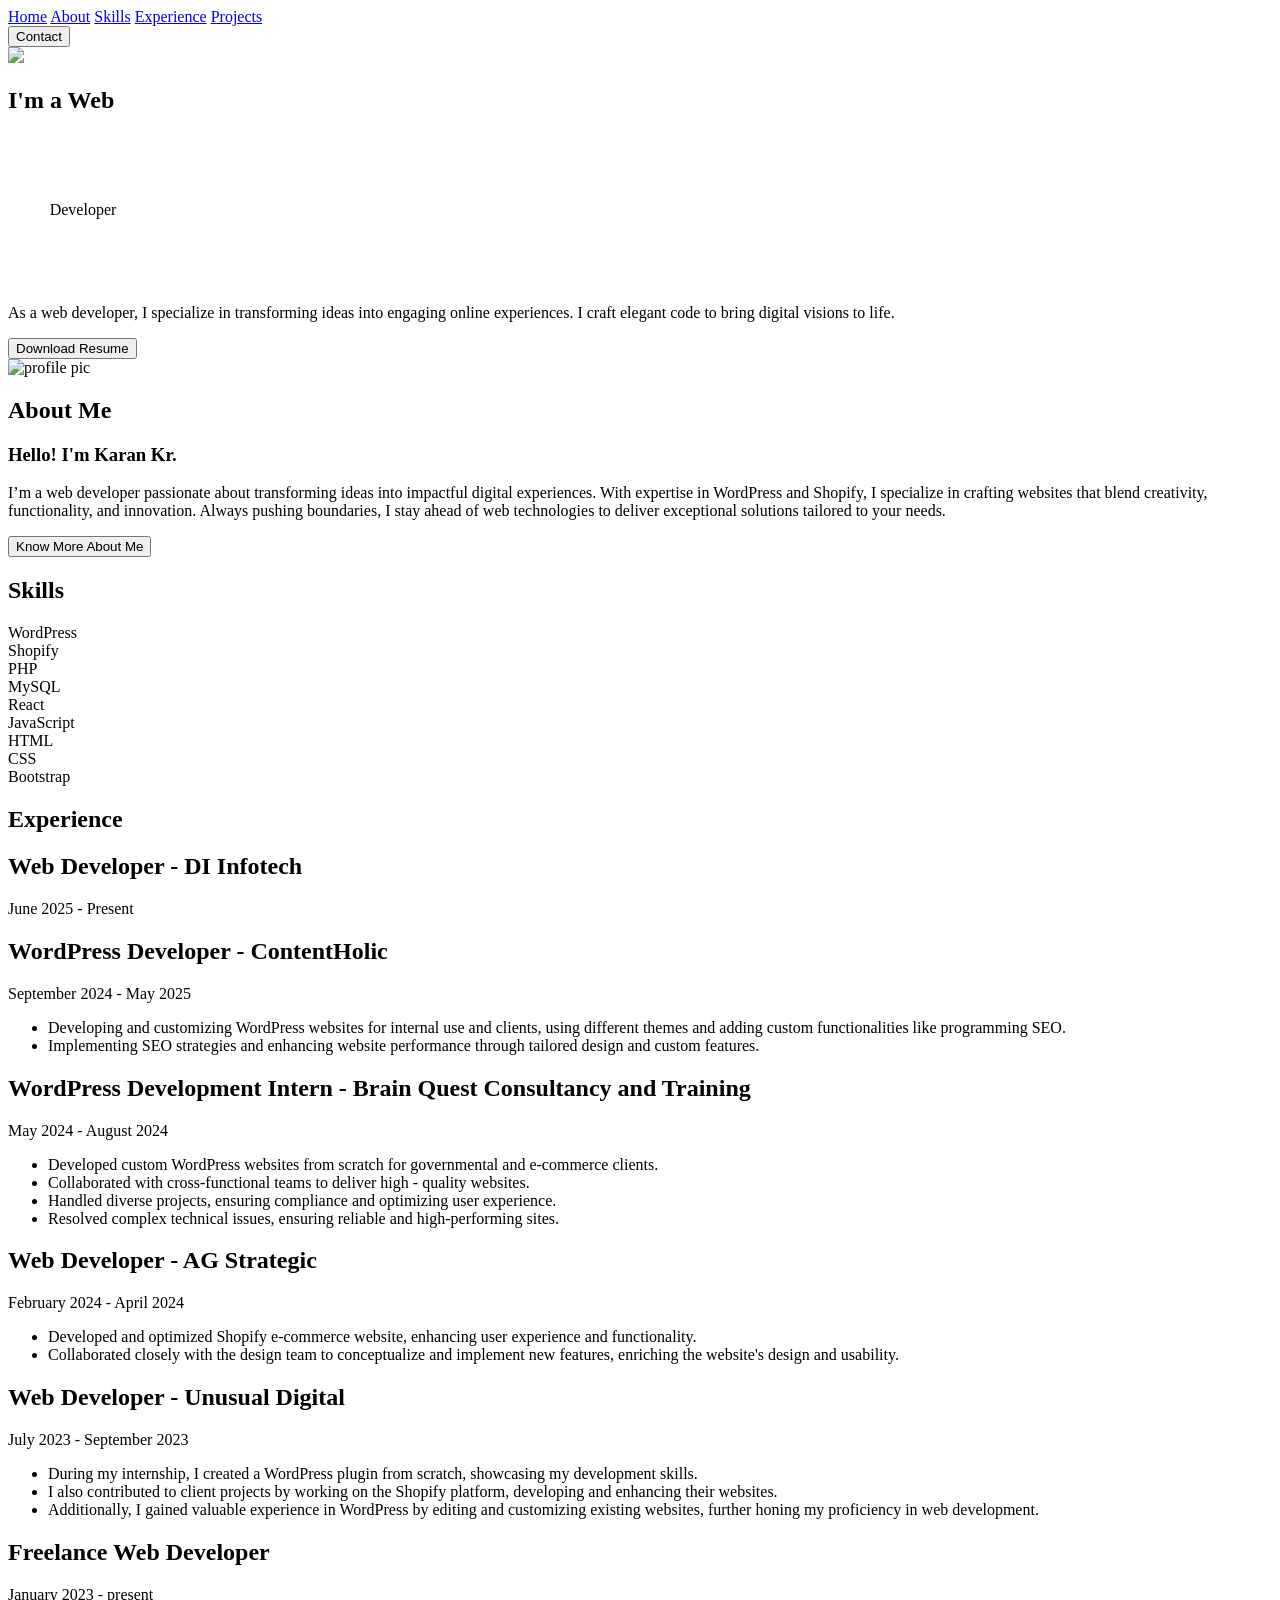
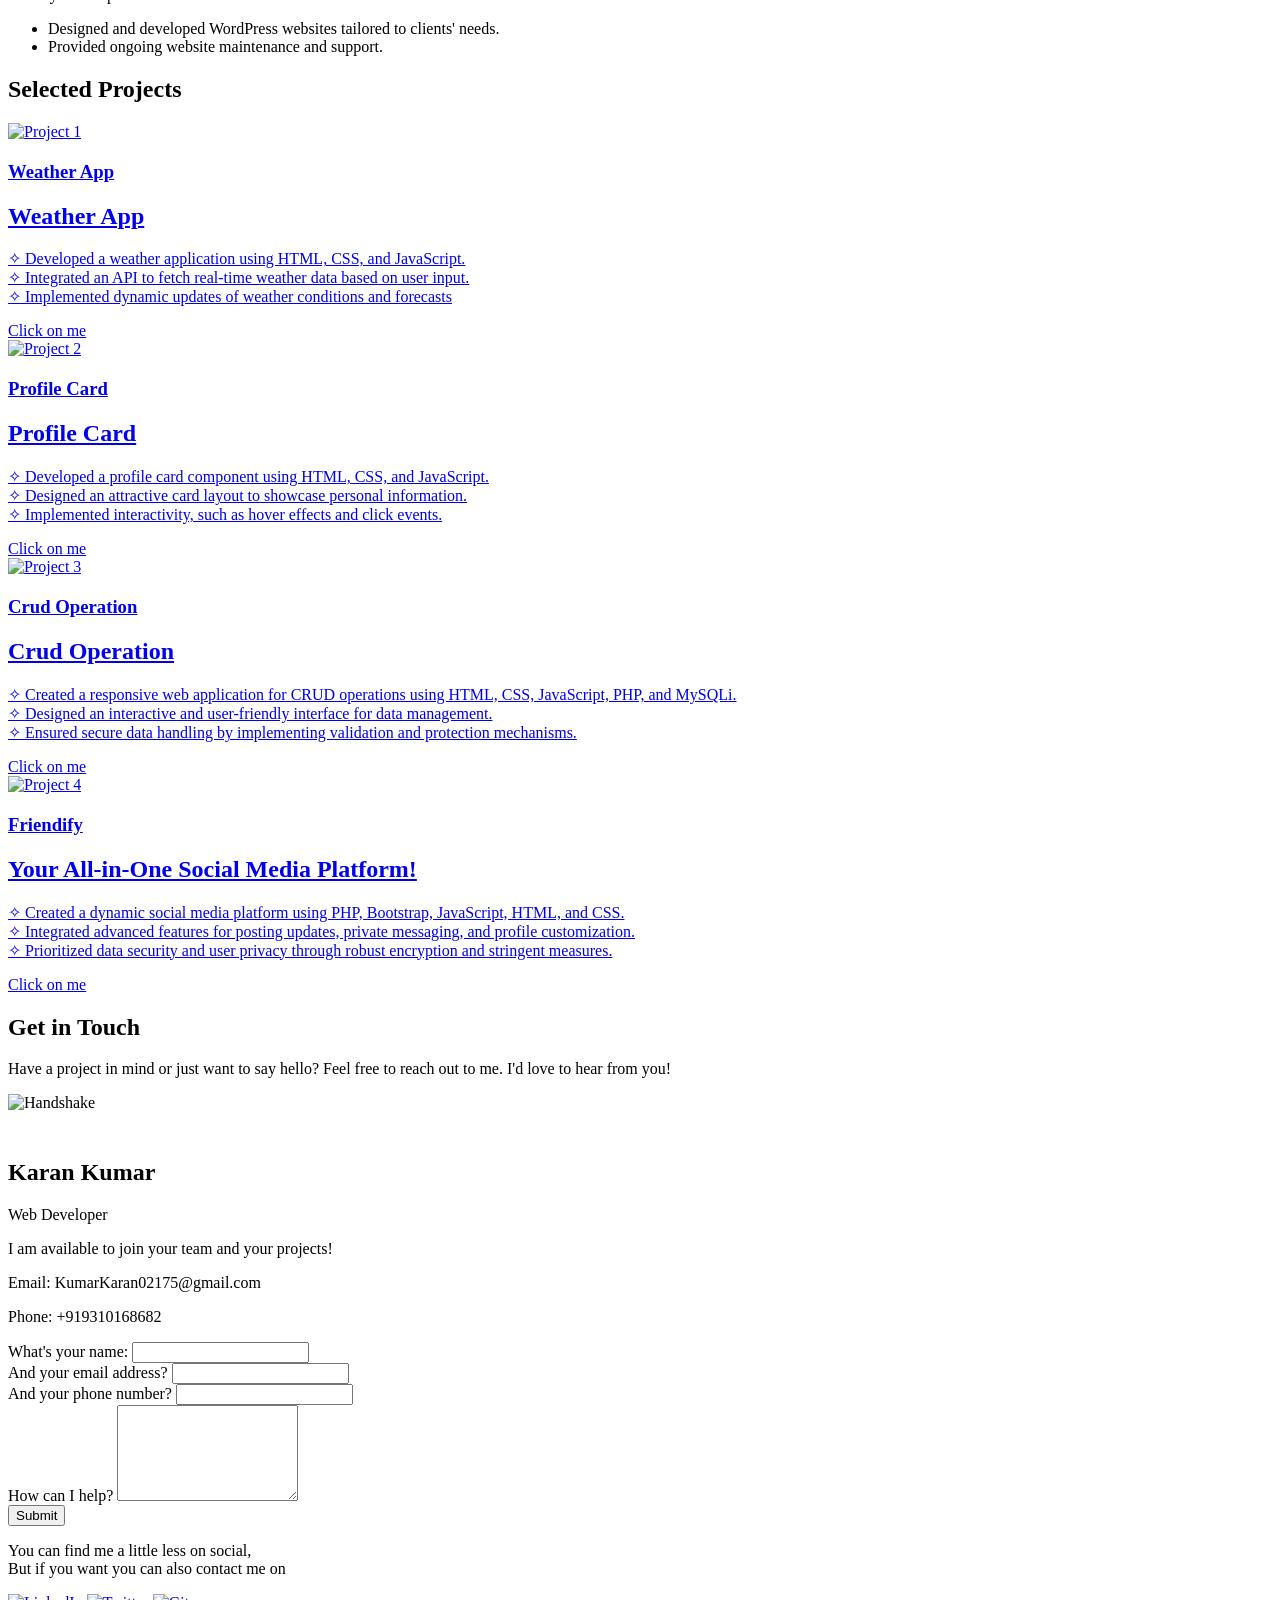
==== index.html @ dad1d4ef "experience section updated" ====
<!DOCTYPE html>
<html lang="en">

<head>
    <meta http-equiv="X-UA-Compatible" content="IE=edge" />
    <meta name="viewport" content="width=device-width, initial-scale=1.0" />
    <link rel="stylesheet" href="style.css">
    <link rel="preconnect" href="https://fonts.googleapis.com" />
    <link rel="preconnect" href="https://fonts.gstatic.com" crossorigin />
    <link rel="preconnect" href="https://fonts.googleapis.com" />
    <link rel="preconnect" href="https://fonts.gstatic.com" crossorigin />
    <link rel="stylesheet" href="https://unpkg.com/aos@next/dist/aos.css" />
    <link href="https://fonts.googleapis.com/css2?family=Lato:wght@100;400;700&family=Poppins:wght@200&display=swap"
        rel="stylesheet" />
    <link href="https://fonts.googleapis.com/css2?family=Poppins:wght@200&display=swap" rel="stylesheet" />
    <link rel="icon" href="/Images/profile-pic.png" type="image/x-icon">
    <title>Karan Kr.</title>
</head>

<script>
    document.addEventListener("visibilitychange", function () {
        if (document.hidden) {
            document.title = "Come back ;";
        } else {
            document.title = "Karan Kr.";
        }
    });
</script>

<body oncontextmenu="return false;">

    <!--<body>-->
    <div id="progressBar" class="progressBar"></div>

    <header>
        <div class="container">
            <nav class="flex items-centre justify-between">
                <div class="left flex justfiy-start">
                    <!-- <div class="logo"> <img src="https://images.pexels.com/photos/1382731/pexels-photo-1382731.jpeg?auto=compress&cs=tinysrgb&dpr=1&w=500" width="50px" alt="logo"> </div> -->
                    <div class="humburger" id="humburger">
                        <div class="humLine"></div>
                        <div class="humLine"></div>
                        <div class="humLine"></div>
                    </div>
                    <div class="navLinks" id="navLinks">
                        <a href="#">Home</a>
                        <a href="#about-section">About</a>
                        <a href="#Skills">Skills</a></li>
                        <a href="#experience">Experience</a>
                        <a href="#pro">Projects</a>
                    </div>
                </div>
                <div class="right">
                    <button class="btn btn-primary" id="scrollToContact">Contact</button>
                </div>
            </nav>

    </header>
    <section class="hero">
        <div class="left">
            <img src="/Images/person.png">
        </div>
        <div class="right flex-1">
            <h1>
                I'm a Web
            </h1>
            <svg>
                <text id="myText" y="50%" dy=".35em" text-anchor="middle">
                    Developer
                </text>
            </svg>
            <p>
                As a web developer, I specialize in transforming ideas into engaging online experiences. I craft
                elegant code to bring digital visions to life.
            </p>
            <div>
                <a href="karan-kr-resume.pdf" download>
                    <button class="btn btn-secondary">Download Resume</button>
                </a>
            </div>
        </div>
    </section>

    <section class="about" id="about-section">
        <div class="container">
            <div class="aboutContainer">
                <div data-aos="zoom-out-right" data-aos-delay="800" class="leftAbout">
                    <img src="/Images/person-2.png" alt="profile pic" />
                </div>
                <div class="rightAbout about-trigger">
                    <h1>About <span>Me</span></h1>
                    <h3>Hello! I'm Karan Kr.</h3>
                    <p>
                        I’m a web developer passionate about transforming ideas into impactful digital experiences. With
                        expertise in WordPress and Shopify, I specialize in crafting websites that blend creativity,
                        functionality, and innovation. Always pushing boundaries, I stay ahead of web technologies to
                        deliver exceptional solutions tailored to your needs.
                    </p>
                    <div>
                        <a href="Aboutme.html" target="_blank">
                            <button class="btn btn-secondary">Know More About Me</button>
                        </a>
                        <!-- <div class="socials">
                        <a href="#"><img
                                src="https://images.pexels.com/photos/1758144/pexels-photo-1758144.jpeg?auto=compress&cs=tinysrgb&dpr=1&w=500"
                                width="40px" /></a>
                        <a href="#"><img
                                src="https://images.pexels.com/photos/1382734/pexels-photo-1382734.jpeg?auto=compress&cs=tinysrgb&dpr=1&w=500"
                                width="40px" /></a>
                        <a href="#"><img
                                src="https://images.pexels.com/photos/1462636/pexels-photo-1462636.jpeg?auto=compress&cs=tinysrgb&dpr=1&w=500"
                                width="40px" /></a>
                        <a href="#"><img
                                src="https://images.pexels.com/photos/1758144/pexels-photo-1758144.jpeg?auto=compress&cs=tinysrgb&dpr=1&w=500"
                                width="40px" /></a>
                    </div> -->
                    </div>
                </div>
            </div>
    </section>

    <section class="skills" id="Skills">
        <div class="container">
            <h1 class="skills-head">Skills</h1>
            <div class="skills-list">

                <div data-aos="fade-right" class="skill">
                    <i class="icon-html5"></i>
                    <span>WordPress</span>
                </div>
                <div data-aos="fade-right" data-aos-delay="200" class="skill">
                    <i class="icon-javascript"></i>
                    <span>Shopify</span>
                </div>
                <div data-aos="fade-right" data-aos-delay="400" class="skill">
                    <i class="icon-css3"></i>
                    <span>PHP</span>
                </div>
                <div data-aos="fade-right" data-aos-delay="600" class="skill">
                    <i class="icon-css3"></i>
                    <span>MySQL</span>
                </div>
                <div data-aos="fade-right" data-aos-delay="800" class="skill">
                    <i class="icon-wordpress"></i>
                    <span>React</span>
                </div>
                <div data-aos="fade-right" data-aos-delay="1000" class="skill">
                    <i class="icon-html5"></i>
                    <span>JavaScript</span>
                </div>
                <div data-aos="fade-right" data-aos-delay="1200" class="skill">
                    <i class="icon-css3"></i>
                    <span>HTML</span>
                </div>
                <div data-aos="fade-right" data-aos-delay="1400" class="skill">
                    <i class="icon-c"></i>
                    <span>CSS</span>
                </div>
                <div data-aos="fade-right" data-aos-delay="1800" class="skill">
                    <i class="icon-shopify"></i>
                    <span>Bootstrap</span>
                </div>
            </div>
        </div>
    </section>


    <section class="experience" id="experience">
        <div class="container">
            <h1 class="experience-head">Experience</h1>

            <div data-aos="fade-down-right" data-aos-delay="200" class="experience-item">
                <h2>Web Developer - DI Infotech</h2>
                <p class="experience-date">June 2025 - Present </p>
                <ul class="experience-highlights">
                    <!-- <li>Developing and customizing WordPress websites for internal use and clients, using</li> -->
                </ul>
            </div>

            <div data-aos="fade-down-right" data-aos-delay="200" class="experience-item">
                <h2>WordPress Developer - ContentHolic</h2>
                <p class="experience-date">September 2024 - May 2025 </p>
                <ul class="experience-highlights">
                    <li>Developing and customizing WordPress websites for internal use and clients, using different
                        themes and adding custom functionalities like programming SEO.</li>
                    <li>Implementing SEO strategies and enhancing website performance through tailored design and custom
                        features.</li>
                </ul>
            </div>

            <div data-aos="fade-down-left" data-aos-delay="400" class="experience-item">
                <h2>WordPress Development Intern - Brain Quest Consultancy and Training</h2>
                <p class="experience-date">May 2024 - August 2024</p>
                <ul class="experience-highlights">
                    <li>Developed custom WordPress websites from scratch for
                        governmental and e-commerce clients.</li>
                    <li>Collaborated with cross-functional teams to deliver high - quality websites. </li>
                    <li>Handled diverse projects, ensuring compliance and optimizing user experience.</li>
                    <li>Resolved complex technical issues, ensuring reliable and
                        high-performing sites.</li>
                </ul>
            </div>

            <div data-aos="fade-down-right" data-aos-delay="500" class="experience-item">
                <h2>Web Developer - AG Strategic</h2>
                <p class="experience-date">February 2024 - April 2024</p>
                <ul class="experience-highlights">
                    <li>Developed and optimized Shopify e-commerce website, enhancing user experience and functionality.
                    </li>
                    <li>Collaborated closely with the design team to conceptualize and implement new features, enriching
                        the website's design and usability.</li>
                </ul>
            </div>
            <div data-aos="fade-down-left" data-aos-delay="600" class="experience-item">
                <h2>Web Developer - Unusual Digital</h2>
                <p class="experience-date">July 2023 - September 2023</p>
                <ul class="experience-highlights">
                    <li>During my internship, I created a WordPress plugin from scratch, showcasing my development
                        skills.</li>
                    <li>I also contributed to client projects by working on the Shopify platform, developing and
                        enhancing their websites.</li>
                    <li>Additionally, I gained valuable experience in WordPress by editing and customizing existing
                        websites, further honing my proficiency in web development.</li>
                </ul>
            </div>
            <div data-aos="fade-down-right" data-aos-delay="700" class="experience-item">
                <h2>Freelance Web Developer</h2>
                <p class="experience-date">January 2023 - present</p>
                <ul class="experience-highlights">
                    <!-- <li>Worked on a variety of web development projects for clients in different industries.</li> -->
                    <li>Designed and developed WordPress websites tailored to clients' needs.</li>
                    <li>Provided ongoing website maintenance and support.</li>
                </ul>
                </>
            </div>
    </section>

    <section class="pro" id="pro">
        <h2>Selected Projects</h2>
        <div class="project-cards">
            <a href="https://karan-weather-app.netlify.app/" class="project-card" target="_blank"
                onmousemove="moveText(event)">
                <div class="card-inner">
                    <div class="card-front">
                        <img src="Images/weather app1.png" alt="Project 1">
                        <h2></h2>
                        <h3>Weather App</h3>
                    </div>
                    <div class="card-back">
                        <h2>Weather App</h2>
                        <p> ✧ Developed a weather application using HTML, CSS, and
                            JavaScript.<br>
                            ✧ Integrated an API to fetch real-time weather data based on
                            user input.<br>
                            ✧ Implemented dynamic updates of weather conditions and
                            forecasts
                        </p>
                        <div class="hover-text">Click on me</div>
                    </div>
                </div>
            </a>
            <a href="https://karan-profile-card.netlify.app/" target="_blank" class="project-card"
                onmousemove="moveText(event)">
                <div class="card-inner">
                    <div class="card-front">
                        <img src="Images/profile card.png" alt="Project 2">
                        <h2></h2>
                        <h3>Profile Card</h3>
                    </div>
                    <div class="card-back">
                        <h2>Profile Card</h2>
                        <p> ✧ Developed a profile card component using HTML, CSS, and
                            JavaScript.<br>
                            ✧ Designed an attractive card layout to showcase personal
                            information.<br>
                            ✧ Implemented interactivity, such as hover effects and click
                            events.
                        </p>
                        <div class="hover-text">Click on me</div>
                    </div>
                </div>
            </a>

            <a href="http://curd-operation-kk.infinityfreeapp.com/" target="_blank" class="project-card"
                onmousemove="moveText(event)">
                <div class="card-inner" onmousemove="moveText(event)">
                    <div class="card-front">
                        <img src="Images/curd.png" alt="Project 3">
                        <h2></h2>
                        <h3>Crud Operation</h3>
                    </div>
                    <div class="card-back">
                        <h2>Crud Operation</h2>
                        <p> ✧ Created a responsive web application for CRUD operations using HTML, CSS, JavaScript, PHP,
                            and MySQLi.<br>
                            ✧ Designed an interactive and user-friendly interface for data management.<br>
                            ✧ Ensured secure data handling by implementing validation and protection mechanisms.
                        </p>
                        <div class="hover-text">Click on me</div>
                    </div>
                </div>
            </a>

            <a href="http://friendify.infinityfreeapp.com/" target="_blank" class="project-card"
                onmousemove="moveText(event)">
                <div class="card-inner">
                    <div class="card-front">
                        <img src="Images/Friendify.png" alt="Project 4">
                        <h2></h2>
                        <h3>Friendify</h3>
                    </div>
                    <div class="card-back">
                        <h2>Your All-in-One Social Media Platform!</h2>
                        <p> ✧ Created a dynamic social media platform using PHP, Bootstrap, JavaScript, HTML, and
                            CSS.<br>
                            ✧ Integrated advanced features for posting updates, private messaging, and profile
                            customization.<br>
                            ✧ Prioritized data security and user privacy through robust encryption and stringent
                            measures.
                        </p>
                        <div class="hover-text">Click on me</div>
                    </div>
                </div>
            </a>
        </div>
    </section>



    <!--<section class="services">
        <div class="container">
            <h1 class="services-head">Services</h1>
            <p>All your digital needs... covered.</p>
            <div class="card-grid" id="Services">
                <div class="card">
                    <img src="https://source.unsplash.com/1600x900/?nature,water" />
                    <h2>Website</h2>
                    <p>
                        I specialize in crafting captivating and responsive websites that
                        cater to your unique needs. Let me turn your ideas into a stunning online reality.
                    </p>
                </div>
                <div class="card">
                    <img src="https://source.unsplash.com/1600x900/?boy,men" />
                    <h2>Project</h2>
                    <p>
                        I offer project management expertise to ensure the seamless execution of your digital ventures. From concept to delivery, I'll guide your project to success.
                    </p>
                </div>
                <div class="card">
                    <img src="https://source.unsplash.com/1600x900/?car,bike" />
                    <h2>Designer</h2>
                    <p>
                        My creative design skills transform concepts into engaging visuals. Whether it's logos, branding, or graphics, I design with flair.
                    </p>
                </div>
            </div>
        </div>
    </section> -->

    <section class="get-in-touch" id="get-in-touch">
        <div class="container">
            <div class="center-content">
                <h2>Get in Touch</h2>
                <p>Have a project in mind or just want to say hello? Feel free to reach out to me. I'd love to
                    hear from you!</p>
            </div>
            <div class="get-in-touch-content">
                <div class="left-section">
                    <div class="contact-card">
                        <img src="Images/contact1.png" alt="Handshake">
                        <h2><br><b>Karan Kumar</b></h2>
                        <p>Web Developer</p>
                        <p>I am available to join your team and your projects!</p>
                        <a href="mailto:kumarkaran02175@gmail.com" style="text-decoration: none; color: inherit;">Email:
                            KumarKaran02175@gmail.com</a><br>
                        <p>Phone: +919310168682</p>
                    </div>
                </div>
                <div class="right-section">
                    <form onsubmit="emailSend(); reset(); return false;">
                        <div class="form-group">
                            <label for="name">What's your name:</label>
                            <input type="text" id="name" name="name" required>
                        </div>

                        <div class="form-group">
                            <label for="email">And your email address?</label>
                            <input type="email" id="email" name="email" required>
                        </div>

                        <div class="form-group">
                            <label for="phone">And your phone number?</label>
                            <input type="tel" id="phone" name="phone" required pattern="[0-9]{10}"
                                title="Enter a valid 10-digit phone number">
                        </div>

                        <!-- <div class="form-group">
                            <label for="subject">Subject:</label>
                            <input type="text" id="subject" name="subject" required>
                        </div> -->

                        <div class="form-group">
                            <label for="message">How can I help?</label>
                            <textarea id="message" name="message" rows="6" maxlength="1000" required></textarea>
                        </div>

                        <div class="form-group">
                            <button class="btn btn-primary" type="submit">Submit</button>
                        </div>
                    </form>
                </div>
            </div>
        </div>
    </section>

    <script>
        window.addEventListener('resize', function () {
            var textElement = document.getElementById('myText');
            if (window.innerWidth <= 767) {
                textElement.setAttribute('x', '35%');
            } else {
                textElement.setAttribute('x', '25%');
            }
        });
        window.dispatchEvent(new Event('resize'));
    </script>

    <script>
        document.addEventListener("DOMContentLoaded", function () {
            var scrollToContactButton = document.getElementById("scrollToContact");
            var getInTouchSection = document.querySelector(".get-in-touch");

            scrollToContactButton.addEventListener("click", function () {
                getInTouchSection.scrollIntoView({ behavior: "smooth" });
            });
        });
    </script>
    <script src="gsap.min.js"></script>
    <script src="https://cdnjs.cloudflare.com/ajax/libs/gsap/3.9.1/gsap.min.js"></script>
    <script src="https://cdnjs.cloudflare.com/ajax/libs/gsap/3.9.1/ScrollTrigger.min.js"></script>
    <script src="https://unpkg.com/scrollreveal"></script>
    <script src="Contact form to email.js"></script>
    <script src="https://smtpjs.com/v3/smtp.js"></script>
    <script src="script.js"></script>
    <script src="https://unpkg.com/sweetalert/dist/sweetalert.min.js"></script>
    <script src="https://unpkg.com/aos@next/dist/aos.js"></script>
    <script>
        AOS.init();
    </script>
</body>

<footer class="main-footer">
    <div class="container">
        <div class="footer-content">
            <div class="left-content">
                <!-- <p>&#9426; Copyright 2024. All rights reserved.</p> -->
                <p>You can find me a little less on social,<br>But if you want you can also contact me on</p>
            </div>
            <div class="right-content">
                <div class="footer-social">
                    <!-- Social media icons or links -->
                    <a href="https://www.linkedin.com/in/karan-kumar-947817206/" target="_blank">
                        <img class="social-icon" src="/Images/icons8-linkedin.gif" alt="LinkedIn" title="LinkedIn">
                    </a>
                    <a href="https://twitter.com/kumarkaran_kk" target="_blank">
                        <img class="social-icon" src="/Images/icons8-twitterx-50.png" alt="Twitter" title="Twitter">
                    </a>
                    <a href="https://github.com/kumarkaran-kk" target="_blank">
                        <img class="social-icon" src="/Images/icons8-github.gif" alt="Git" title="Github">
                    </a>
                </div>
            </div>
        </div>
    </div>
</footer>

</html>
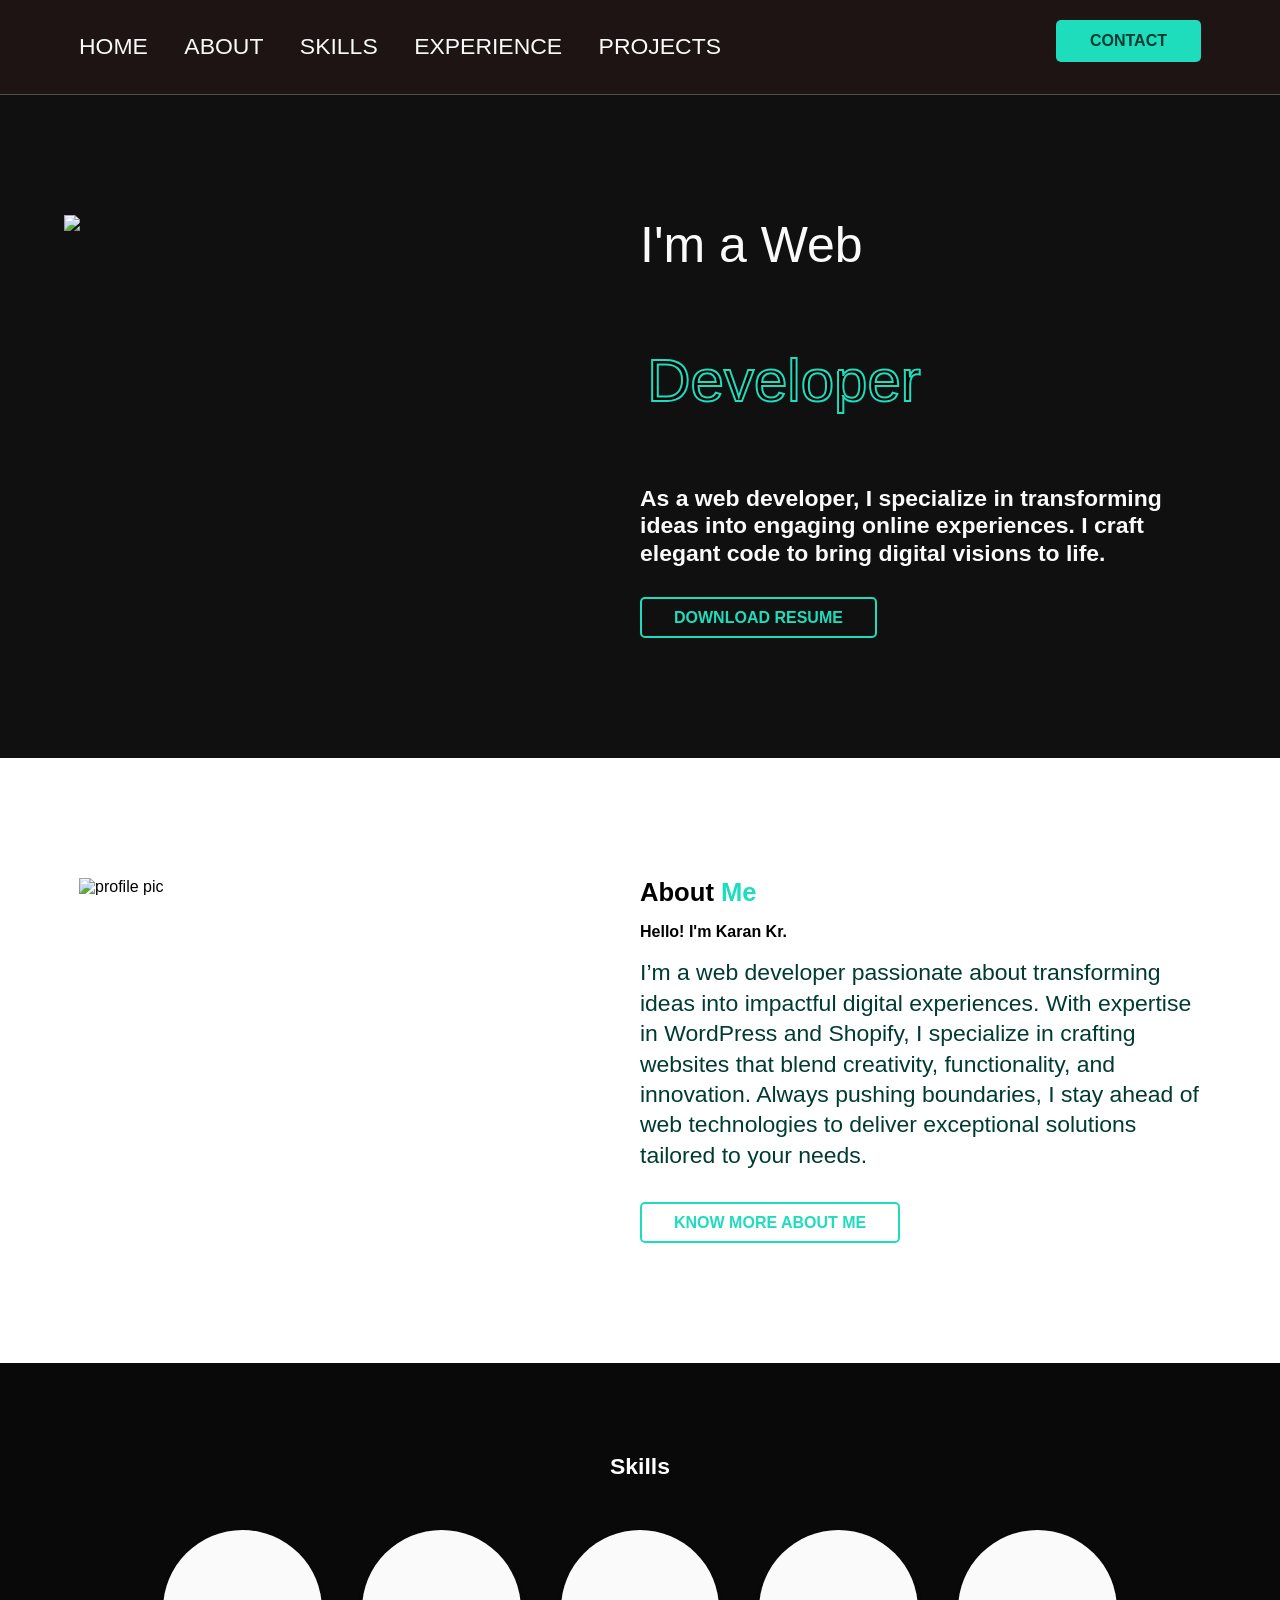
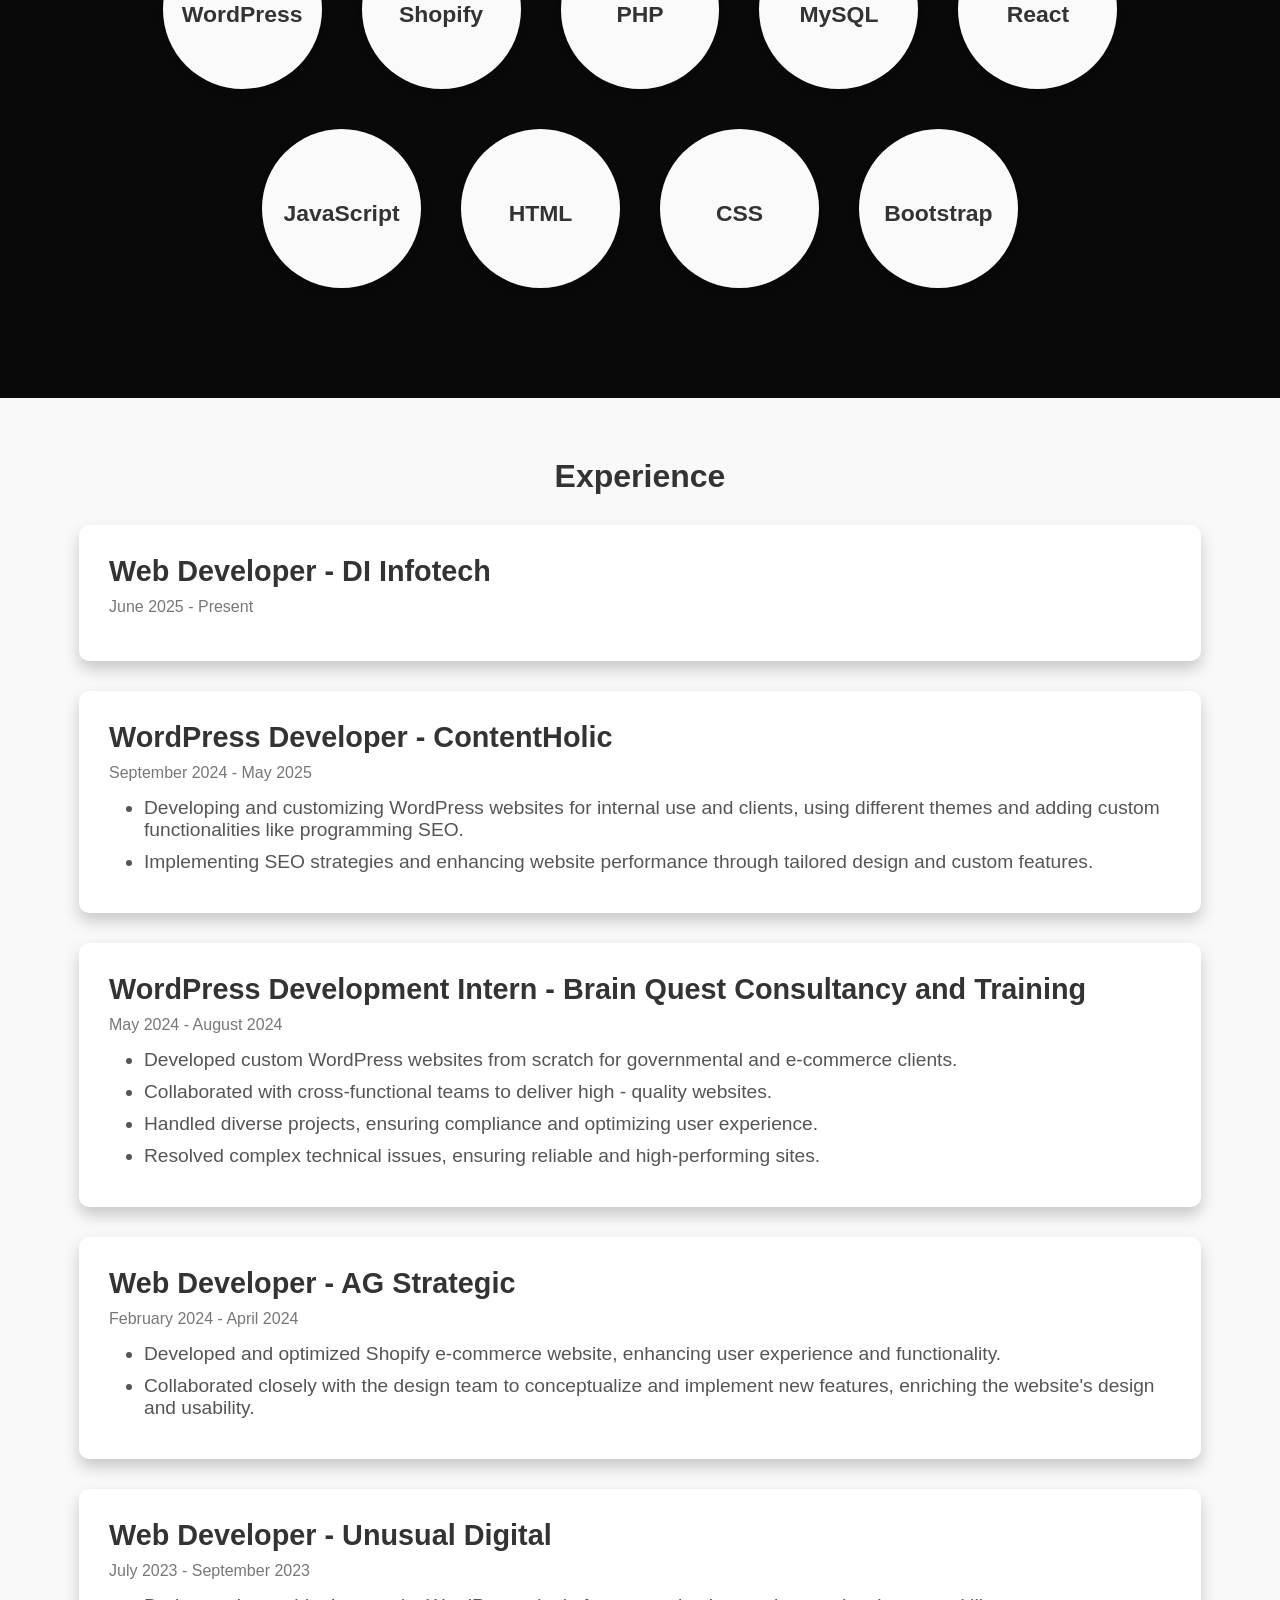
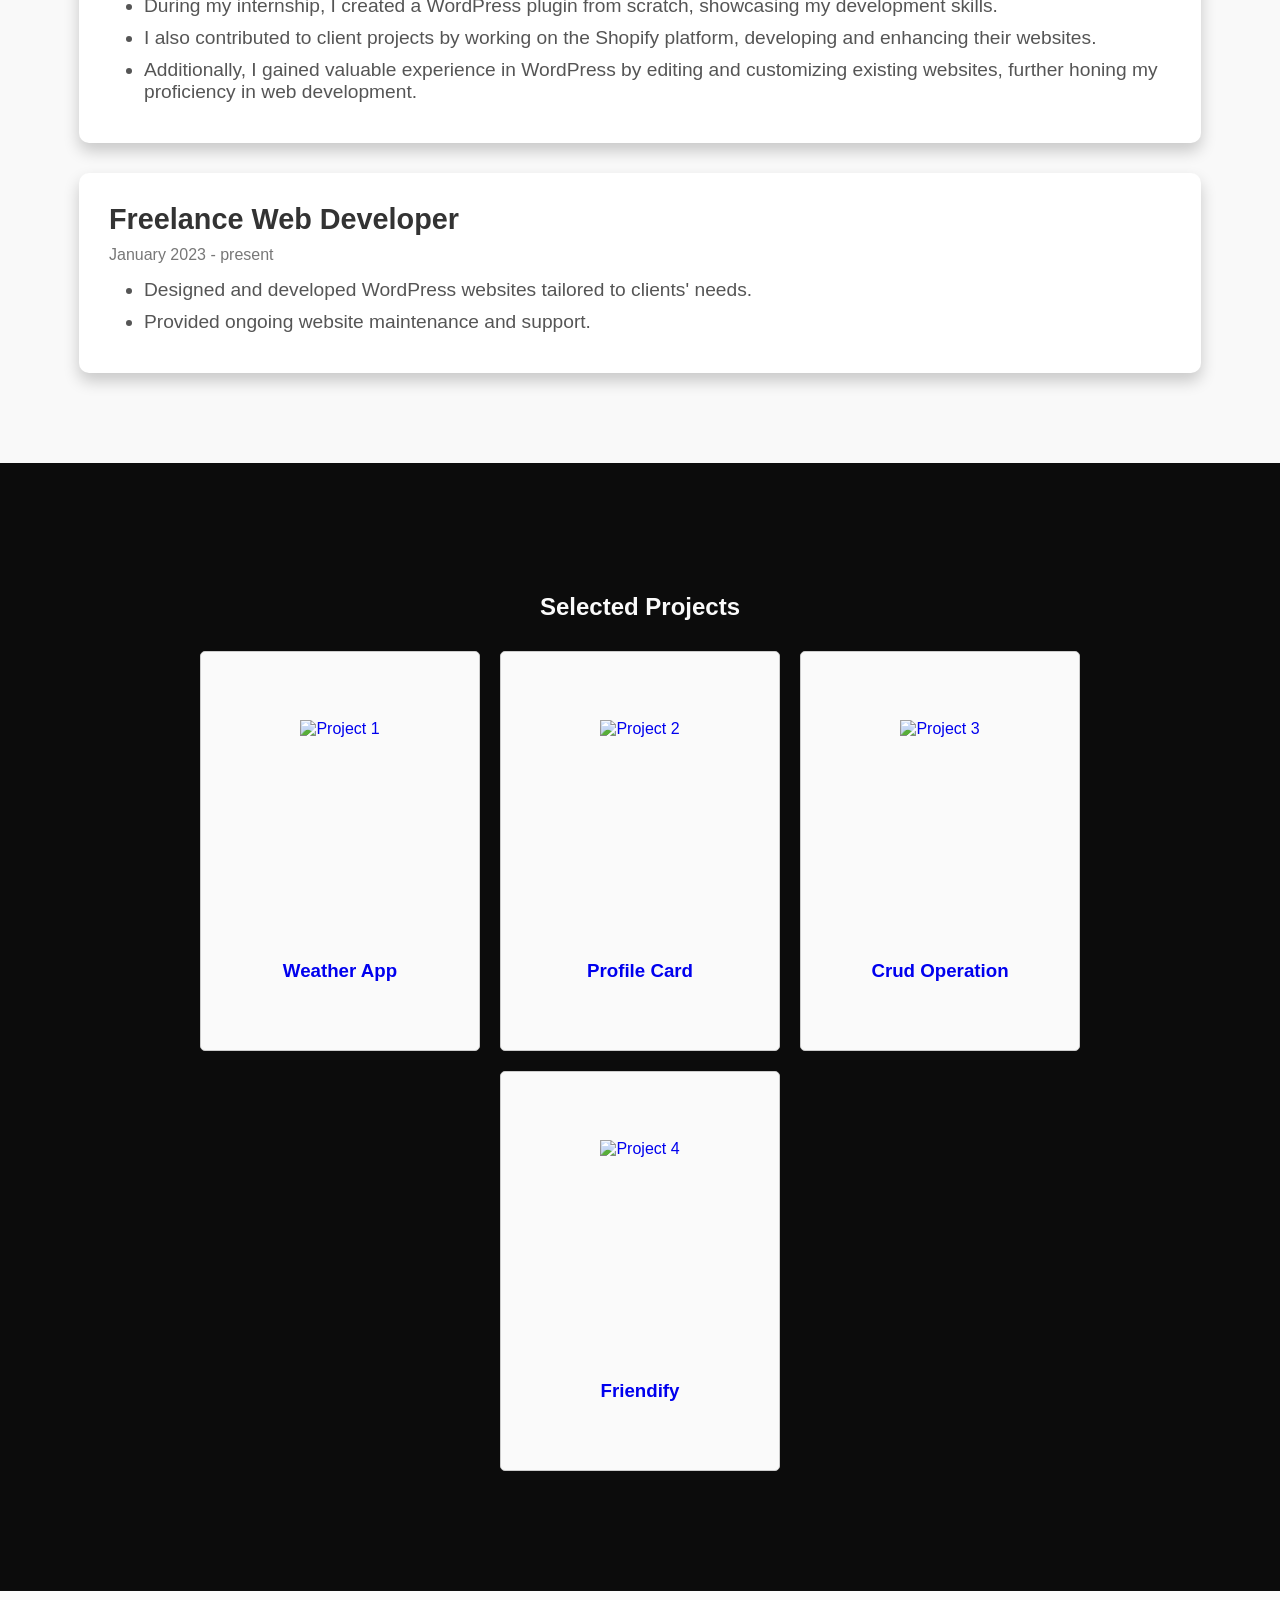
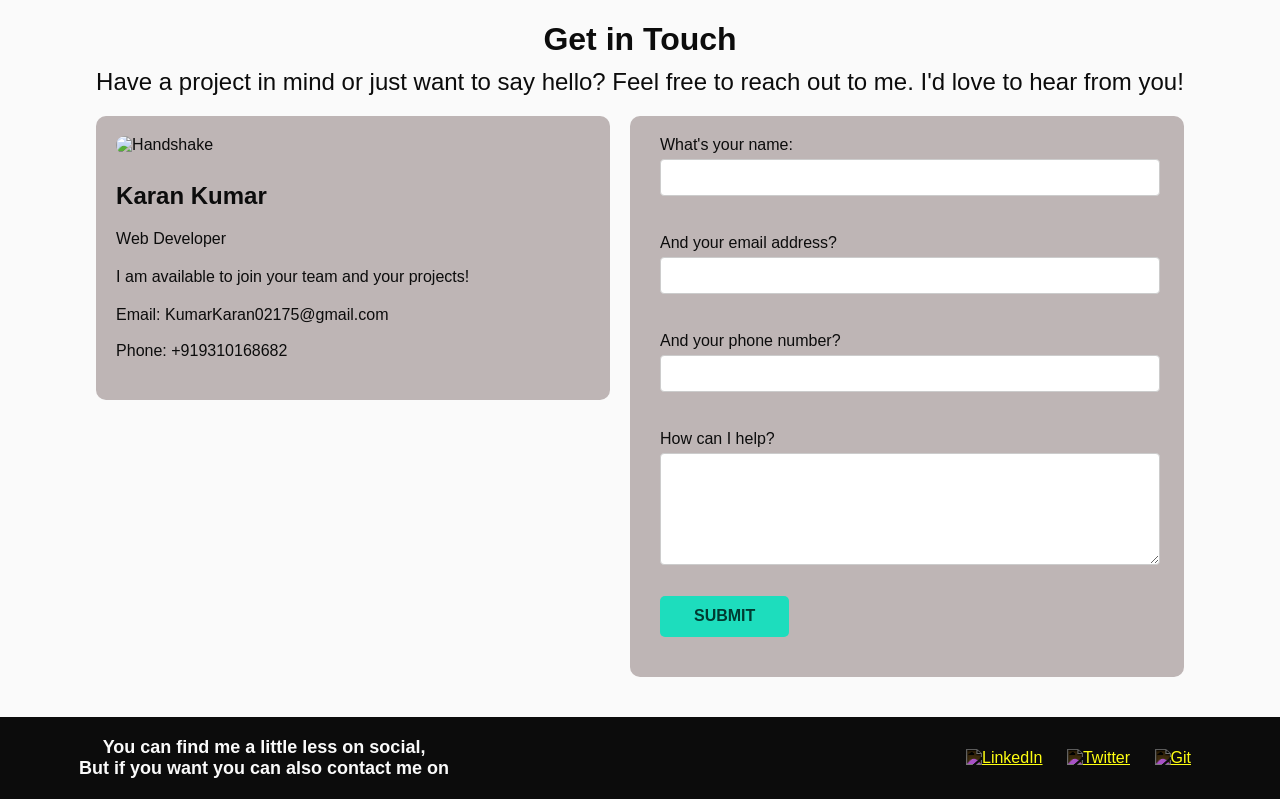
==== commit 10bae54a: "updated css and js" ====
--- a/index.html
+++ b/index.html
@@ -8,7 +8,6 @@
     <link rel="preconnect" href="https://fonts.googleapis.com" />
     <link rel="preconnect" href="https://fonts.gstatic.com" crossorigin />
     <link rel="preconnect" href="https://fonts.googleapis.com" />
-    <link rel="preconnect" href="https://fonts.gstatic.com" crossorigin />
     <link rel="stylesheet" href="https://unpkg.com/aos@next/dist/aos.css" />
     <link href="https://fonts.googleapis.com/css2?family=Lato:wght@100;400;700&family=Poppins:wght@200&display=swap"
         rel="stylesheet" />
@@ -45,7 +44,7 @@
                     <div class="navLinks" id="navLinks">
                         <a href="#">Home</a>
                         <a href="#about-section">About</a>
-                        <a href="#Skills">Skills</a></li>
+                        <a href="#Skills">Skills</a>
                         <a href="#experience">Experience</a>
                         <a href="#pro">Projects</a>
                     </div>
@@ -231,8 +230,8 @@
                     <li>Designed and developed WordPress websites tailored to clients' needs.</li>
                     <li>Provided ongoing website maintenance and support.</li>
                 </ul>
-                </>
-            </div>
+            </div>
+        </div>
     </section>
 
     <section class="pro" id="pro">
@@ -378,7 +377,7 @@
                     </div>
                 </div>
                 <div class="right-section">
-                    <form onsubmit="emailSend(); reset(); return false;">
+                    <form onsubmit="emailSend(); return false;">
                         <div class="form-group">
                             <label for="name">What's your name:</label>
                             <input type="text" id="name" name="name" required>
@@ -436,18 +435,36 @@
             });
         });
     </script>
-    <script src="gsap.min.js"></script>
+    <!-- GSAP, Scroll, etc (no issue here) -->
     <script src="https://cdnjs.cloudflare.com/ajax/libs/gsap/3.9.1/gsap.min.js"></script>
     <script src="https://cdnjs.cloudflare.com/ajax/libs/gsap/3.9.1/ScrollTrigger.min.js"></script>
     <script src="https://unpkg.com/scrollreveal"></script>
-    <script src="Contact form to email.js"></script>
-    <script src="https://smtpjs.com/v3/smtp.js"></script>
+
+    <!-- SweetAlert MUST be loaded before your script -->
+    <script src="https://unpkg.com/sweetalert/dist/sweetalert.min.js"></script>
+
+    <!-- EmailJS MUST be loaded before your script -->
+    <script src="https://cdn.jsdelivr.net/npm/@emailjs/browser@3/dist/email.min.js"></script>
+    <script>
+        emailjs.init({
+            publicKey: "QbahimZpuaCG8xtt6"
+        });
+
+    </script>
+
+    <!-- NOW load your form email JS -->
+    <script src="Contact-form-to-email.js"></script>
+
+    <!-- Last load your theme script -->
     <script src="script.js"></script>
-    <script src="https://unpkg.com/sweetalert/dist/sweetalert.min.js"></script>
+
+    <!-- AOS -->
     <script src="https://unpkg.com/aos@next/dist/aos.js"></script>
     <script>
         AOS.init();
     </script>
+
+
 </body>
 
 <footer class="main-footer">
--- a/style.css
+++ b/style.css
@@ -0,0 +1,853 @@
+:root {
+  --primary: rgb(29, 221, 189);
+  --bgDark: rgb(12, 12, 12);
+  --white: rgb(250, 250, 250);
+  --secondary: rgb(0, 59, 50);
+  --bgLight: rgb(190, 181, 181);
+  --headingFontSize: min(calc(65px + 0.7vw), 50px);
+  --pFontSize: min(calc(14px + 0.7vw))
+}
+
+/* progress bar */
+.progressBar {
+  position: fixed;
+  top: 0;
+  right: 0;
+  width: 8px;
+  height: 0%;
+  background: var(--primary);
+  z-index: 52;
+  border-radius: 30px;
+}
+
+.progressBar::before {
+  content: "";
+  position: absolute;
+  top: 0;
+  left: 0;
+  width: 100%;
+  height: 100%;
+  background: var(--primary);
+  -webkit-filter: blur(20px);
+  filter: blur(20px);
+}
+
+
+*::-webkit-scrollbar {
+  display: none;
+}
+
+* {
+  padding: 0;
+  margin: 0;
+  box-sizing: border-box;
+  -webkit-font-smoothing: antialiased;
+}
+
+section {
+  padding: 120px 5%;
+}
+
+header {
+  background-color: #1e1414;
+  /* position: fixed; */
+  top: 0;
+  left: 0;
+  width: 100%;
+  z-index: 999;
+  border-bottom: 1px solid #505050;
+  /* clip-path: polygon(0 0, 100% 0, 100% 100%, 73% 94%, 0 100%); */
+}
+
+header nav .left a {
+  color: var(--white);
+  text-decoration: none;
+  margin-right: 2rem;
+  text-transform: uppercase;
+  transition: all 0.2s ease;
+  font-size: var(--pFontSize);
+}
+
+header nav .left a:hover {
+  color: var(--primary);
+}
+
+header nav {
+  padding: 2rem 0;
+}
+
+header nav .logo {
+  margin-right: 3rem;
+}
+
+body {
+  font-family: "Poppins", sans-serif;
+}
+
+.container {
+  max-width: 1152px;
+  padding: 0 15px;
+  margin: 0 auto;
+}
+
+svg {
+	font-family: "Poppins", sans-serif;
+	width: 100%;
+}
+svg text {
+	animation: stroke 5s infinite alternate;
+	stroke-width: 2;
+	stroke: #1DDDBD;
+	font-size: var(--headingFontSize)
+}
+
+@media screen and (min-width:768px) {
+  svg text{
+    font-size: 60px;
+  }
+}
+
+@keyframes stroke {
+	0%   {
+		fill: rgba(29,221,189,0); stroke: rgba(29,221,189,1);
+		stroke-dashoffset: 25%; stroke-dasharray: 0 50%; stroke-width: 2;
+	}
+	70%  {fill: rgba(29,221,189,0); stroke: rgba(29,221,189,1); }
+	80%  {fill: rgba(29,221,189,0); stroke: rgba(29,221,189,1); stroke-width: 3; }
+	100% {
+		fill: rgba(29,221,189,1); stroke: rgba(29,221,189,0);
+		stroke-dashoffset: -25%; stroke-dasharray: 50% 0; stroke-width: 0;
+	}
+}
+
+
+.hero {
+  display: grid;
+  grid-template-columns: 1fr 1fr;
+  background: #101010;
+  /* padding: 2rem 0; */
+  /* padding-top: 2rem;
+  padding-bottom: 3rem; */
+   /* clip-path: polygon(0 0, 100% 0, 100% 100%, 73% 94%, 0 100%); */
+}
+
+.hero .left img {
+  width: 90%;
+  height: auto;
+  /* margin: 70px; */
+}
+
+.left img:hover{
+  border: solid;
+}
+
+.hero .right {
+  /* border: 1px solid white; */
+  display: flex;
+  flex-direction: column;
+  gap: 30px;
+  color: var(--white);
+  /* margin-top: -7rem; */
+}
+
+.hero .right h1 {
+  font-size: var(--headingFontSize);
+  font-weight: 400;
+  line-height: 1.2;
+  /* margin-bottom: 2rem; */
+}
+
+.hero .right h6 {
+  font-size: var(--pFontSize);
+  color: var(--primary);
+  color: red;
+  margin-bottom: 0.5rem;
+}
+
+@media screen and (max-width:768px) {
+  .hero {
+    grid-template-rows: 1fr 1fr;
+    grid-template-columns: none;
+    
+  }
+}
+
+@media screen and (max-width:768px) {
+  .hero .right h1 {
+    line-height: 0;
+  }
+}
+
+.hero .right h1 span {
+  color: var(--primary);
+  font-size: var(--headingFontSize);
+  font-weight: 400;
+  line-height: 1.2;
+}
+
+.hero .right p {
+  font-size: var(--pFontSize);
+  line-height: 1.2;
+  font-weight: 600;
+  /* margin-bottom: 2rem; */
+}
+
+/* section {
+  padding: 6rem;
+} */
+
+.aboutContainer {
+  display: grid;
+  grid-template-columns: 1fr 1fr;
+}
+
+.leftAbout img {
+  width: 80%;
+  height: auto;
+}
+
+@media screen and (max-width:768px) {
+  .aboutContainer {
+    grid-template-columns: none;
+  }
+}
+
+section.about h1 {
+  margin-bottom: 1rem;
+  font-size: 1.6rem;
+  font-weight: 600;
+}
+
+section.about h1 span {
+  color: var(--primary);
+}
+
+section.about h3 {
+  font-size: 1rem;
+  margin-bottom: 1rem;
+  font-weight: 600;
+}
+
+section.about p {
+  font-family: "Lato", sans-serif;
+  font-size: var(--pFontSize);
+  color: var(--secondary);
+  line-height: 1.9rem;
+  margin-bottom: 2rem;
+}
+
+section.about .socials {
+  display: flex;
+}
+
+section.about .socials a {
+  display: flex;
+  align-items: center;
+  justify-content: center;
+  width: 35px;
+  margin-right: 0.8rem;
+  border-radius: 50%;
+}
+
+section.about .socials a:hover {
+  background: var(--primary);
+}
+
+section.services {
+  background: var(--bgDark);
+}
+
+.services-head {
+  color: rgb(10, 9, 9);
+  text-align: center;
+  margin-bottom: 1rem;
+  line-height: 0.5rem;
+  color: var(--white);
+}
+
+.services-head+p {
+  color: var(--white);
+  font-family: "Lato", sans-serif;
+  margin-bottom: 1rem;
+  text-align: center;
+  margin-bottom: 6rem;
+  font-weight: 400;
+}
+
+.card img {
+  width: 80px;
+  background: var(--white);
+}
+
+section.services .card-grid {
+  display: grid;
+  grid-template-columns: repeat(3, 1fr);
+  column-gap: 2rem;
+}
+
+section.services .card-grid .card {
+  background: var(--white);
+  padding: 3rem 2rem;
+  position: relative;
+  text-align: center;
+  transition: all 0.2s ease;
+}
+
+section.services .card-grid .card img {
+  position: absolute;
+  top: -1.5rem;
+  left: 50%;
+  transform: translateX(-50%);
+  color: var();
+}
+
+section.services .card-grid .card h2 {
+  font-weight: 600;
+  font-size: 1.2rem;
+  margin-bottom: 0.5rem;
+}
+
+section.services .card-grid .card p {
+  font-family: "Lato", sans-serif;
+  color: var(--seconday);
+  line-height: 1.6;
+}
+
+section.services .card-grid .card:hover {
+  background: var(--bgDark);
+}
+
+section.services .card-grid .card:hover h2 {
+  color: var(--white);
+}
+
+section.services .card-grid .card:hover p {
+  color: var(--white);
+}
+
+.flex {
+  display: flex;
+}
+
+.items-centre {
+  align-items: center;
+}
+
+.justify-between {
+  justify-content: space-between;
+}
+
+.justify-center {
+  justify-content: center;
+}
+
+.justify-right {
+  justify-content: right;
+}
+
+.btn {
+  padding: 0.6rem 2rem;
+  font-size: 1rem;
+  font-weight: 600;
+  border: 2px solid transparent;
+  outline: none;
+  cursor: pointer;
+  text-transform: uppercase;
+  transition: all 0.2s ease;
+}
+
+.btn-primary {
+  background-color: var(--primary);
+  color: var(--secondary);
+  margin-top: -15rem;
+}
+
+.btn-primary:hover {
+  background: transparent;
+  border-color: var(--primary);
+  color: var(--primary);
+}
+
+.flex-1 {
+  flex: 1;
+}
+
+.btn-secondary {
+  background: transparent;
+  color: var(--primary);
+  border-color: var(--primary);
+}
+
+.btn-secondary:hover {
+  background: var(--primary);
+  color: var(--secondary);
+}
+
+/* kk */
+.skills {
+  /* height: 100vh; */
+  background-color: rgb(10, 9, 9);
+  padding: 90px 0;
+  text-align: center;
+}
+
+.skills-head {
+  font-size: var(--pFontSize);
+  margin-bottom: 30px;
+  color: #fff;
+}
+
+.skills-list {
+  /* min-height: 80vh; */
+  /* height: 100%; */
+  display: flex;
+  flex-wrap: wrap;
+  justify-content: center;
+}
+
+.skill {
+  width: min(calc(150px + 0.7vw));
+  height: min(calc(150px + 0.7vw));
+  background-color: var(--white);
+  border-radius: 50%;
+  margin: 20px;
+  display: flex;
+  flex-direction: column;
+  align-items: center;
+  justify-content: center;
+  transition: transform 0.3s ease-in-out;
+  box-shadow: 0 4px 6px rgba(0, 0, 0, 0.1);
+}
+
+@media screen and (max-width:450px) {
+  .skill {
+    width: min(calc(100px + 0.7vw));
+    height: min(calc(100px + 0.7vw));
+  }
+}
+
+.skill i {
+  font-size: 3rem;
+  margin-bottom: 10px;
+  color: #333;
+}
+
+.skill span {
+  font-size: var(--pFontSize);
+  color: #333;
+  font-weight: bold;
+}
+
+.skill:hover {
+  transform: scale(1.1);
+}
+
+.experience {
+  background-color: #f9f9f9;
+  padding: 60px 0;
+}
+
+.experience-head {
+  font-size: 2rem;
+  text-align: center;
+  margin-bottom: 30px;
+  color: #333;
+  /* Dark text color */
+  font-weight: bold;
+}
+
+.experience-item {
+  margin-bottom: 30px;
+  background-color: #fff;
+  border-radius: 10px;
+  padding: 30px;
+  box-shadow: 0 8px 16px rgba(0, 0, 0, 0.2);
+  transition: transform 0.2s ease-in-out;
+}
+
+.experience-item:hover {
+  transform: translateY(-5px);
+}
+
+.experience-item h2 {
+  font-size: 1.8rem;
+  color: #333;
+  /* Dark text color */
+  margin-bottom: 10px;
+}
+
+.experience-date {
+  color: #777;
+  /* Lighter text color */
+  margin-bottom: 15px;
+}
+
+.experience-highlights {
+  list-style: disc;
+  margin-left: 20px;
+  color: #555;
+  /* Slightly darker text color */
+  font-size: 1.2rem;
+  padding-left: 15px;
+}
+
+.experience-highlights li {
+  margin-bottom: 10px;
+}
+
+
+/* for Get in touch section */
+.get-in-touch {
+  background-color: var(--white);
+  color: #fff;
+  padding: 20px;
+  display: flex;
+  flex-direction: row;
+  justify-content: space-between;
+  align-items: center;
+}
+
+.left-section {
+  flex: 1;
+  padding-right: 20px;
+}
+
+.right-section {
+  flex: 1;
+  background-color: var(--bgLight);
+  color: #fff;
+  padding: 20px;
+  margin-bottom: 20px;
+  border-radius: 10px;
+  display: flex;
+  flex-direction: column;
+  transition: transform 0.3s;
+}
+
+.center-content {
+  font-size: 1.5rem;
+  text-align: center;
+  margin-bottom: 20px;
+}
+
+button {
+  border-radius: 5px;
+}
+
+.btn-primary:disabled {
+    opacity: 0.6;
+    cursor: not-allowed;
+}
+
+
+.center-content h2 {
+  padding: 10px;
+  font-size: 2rem;
+  color: var(--bgDark);
+}
+
+.center-content p {
+  color: var(--bgDark);
+}
+
+form {
+  margin-left: 10px;
+}
+
+@media screen and (min-width:670px) {
+  form {
+    display: grid;
+    gap: 18px;
+  }
+}
+
+.form-group {
+  margin-bottom: 20px;
+  color: var(--bgDark);
+}
+
+label {
+  display: block;
+}
+
+input[type="text"],
+input[type="email"],
+input[type="tel"],
+textarea {
+  width: 100%;
+  padding: 10px;
+  margin-top: 5px;
+  border: 1px solid #ccc;
+  border-radius: 4px;
+  max-width: 500px;
+}
+
+.contact-card {
+  background-color: var(--bgLight);
+  color: #0c0c0c;
+  padding: 20px;
+  margin-bottom: 20px;
+  border-radius: 10px;
+  display: flex;
+  flex-direction: column;
+  transition: transform 0.3s;
+}
+
+.contact-card:hover img {
+  transform: scale(1.05);
+}
+
+.contact-card h2,
+.contact-card p {
+  margin: 0 0 20px 0;
+
+}
+
+.contact-card img {
+  max-width: 100%;
+  height: auto;
+  border-radius: 10px;
+  width: 100%;
+  margin: 0 auto;
+}
+
+.get-in-touch-content {
+  display: flex;
+}
+
+.left-section,
+.right-section {
+  flex: 1;
+  /* padding: 20px; */
+}
+
+.contact-card {
+  margin-top: 0px;
+}
+
+@media screen and (max-width:670px) {
+  .left-section{
+    display: none;
+  }
+  .right-section {
+    background-color: var(--white);
+  }
+}
+
+/* Style the main footer container */
+.main-footer {
+  font-family: "Poppins", sans-serif;
+  background-color: var(--bgDark);
+  color: #fff;
+  padding: 20px 0;
+  text-align: center;
+}
+
+/* Style the footer content */
+.footer-content {
+  display: flex;
+  justify-content: space-between;
+  flex-wrap: wrap;
+  align-items: center;
+}
+
+@media screen and (max-width:550px) {
+  .footer-content {
+    justify-content: center;
+    gap: 10px;
+  }
+}
+
+/* Style the left content (name and copyright) */
+.left-content {
+  text-align: center;
+}
+
+.left-content p {
+  font-weight: 700;
+  color: var(--white);
+  font-size: 18px;
+}
+
+/* Style the right content (social media icons) */
+
+
+/* Style the social media icons */
+.footer-social a {
+  display: inline-block;
+  margin: 0 10px;
+}
+
+.footer-social img {
+  width: 30px;
+  /* Adjust the size as needed */
+  filter: invert(1);
+  /* Invert the color of the icons */
+}
+
+
+/* for projects section */
+.project-cards {
+  display: flex;
+  justify-content: center;
+  align-items: center;
+  flex-wrap: wrap;
+  gap: 20px;
+  /* Adjust the gap between cards as needed */
+}
+
+.project-card {
+  max-width: 300px;
+  width: 280px;
+  /* Adjust the card width as needed */
+  height: 400px;
+  /* Adjust the card height as needed */
+  perspective: 1000px;
+}
+
+.card-inner {
+  width: 100%;
+  height: 100%;
+  transform-style: preserve-3d;
+  transition: transform 0.5s;
+}
+
+.project-card:hover .card-inner {
+  transform: rotateY(180deg);
+}
+
+.card-front,
+.card-back {
+  width: 100%;
+  height: 100%;
+  position: absolute;
+  backface-visibility: hidden;
+  display: flex;
+  flex-direction: column;
+  justify-content: center;
+  align-items: center;
+  background: var(--white);
+  border: 1px solid #ccc;
+  border-radius: 5px;
+  overflow: hidden;
+}
+
+.card-front {
+  transform: rotateY(0deg);
+}
+
+.card-back {
+  text-align: justify;
+  transform: rotateY(180deg);
+  background: #f0f0f0;
+  color: #333;
+}
+
+.hover-text {
+  display: none;
+  position: absolute;
+  transform: translate(-50%, -50%);
+  background-color: rgba(255, 255, 255, 0.5);
+  padding: 10px;
+  border-radius: 5px;
+  pointer-events: none;
+  text-align: center;
+}
+
+.project-card:hover .hover-text {
+  display: block;
+}
+
+/* h2, p { 
+  margin: 10px;
+  text-align: center;
+}*/
+
+.pro {
+  background-color: var(--bgDark);
+}
+
+.pro h2 {
+  color: var(--white);
+  text-align: center;
+  margin: 10px;
+  padding-bottom: 20px;
+}
+
+.card-inner h2 {
+  color: var(--bgDark);
+}
+
+.card-back {
+  font-weight: bolder;
+  text-align: center;
+}
+
+.project-card img {
+  max-height: 200px;
+  max-width: 100%;
+  width: auto;
+  height: 100%;
+}
+
+.humburger {
+  width: 50px;
+  height: 50px;
+  background: black;
+  border-radius: 50%;
+  display: grid;
+  place-content: center;
+  display: none;
+  gap: 3px;
+}
+
+.humLine {
+
+  display: inline-block;
+  width: 25px;
+  height: 3px;
+  border-radius: 4px;
+  background-color: white;
+  transition: all 0.45s;
+}
+
+
+@media screen and (max-width:670px) {
+  .navLinks {
+    padding: 20px 0;
+    position: absolute;
+    height: 50vh;
+    width: 100%;
+    top: 100px;
+    left: -100%;
+    display: flex;
+    flex-direction: column;
+    justify-content: center;
+    align-items: center;
+    gap: 15px;
+    transition: all 0.45s ease;
+    background: #1e1414;
+  }
+
+  .humburger {
+    display: grid;
+  }
+
+  .hb:nth-child(1) {
+    transform: rotate(45deg) translateY(8px);
+  }
+
+  .hb:nth-child(2) {
+    opacity: 0;
+  }
+
+  .hb:nth-child(3) {
+    transform: rotate(-45deg) translateY(-8px);
+  }
+
+}
+
+section {
+  width: 100%;
+  overflow-x: hidden;
+}
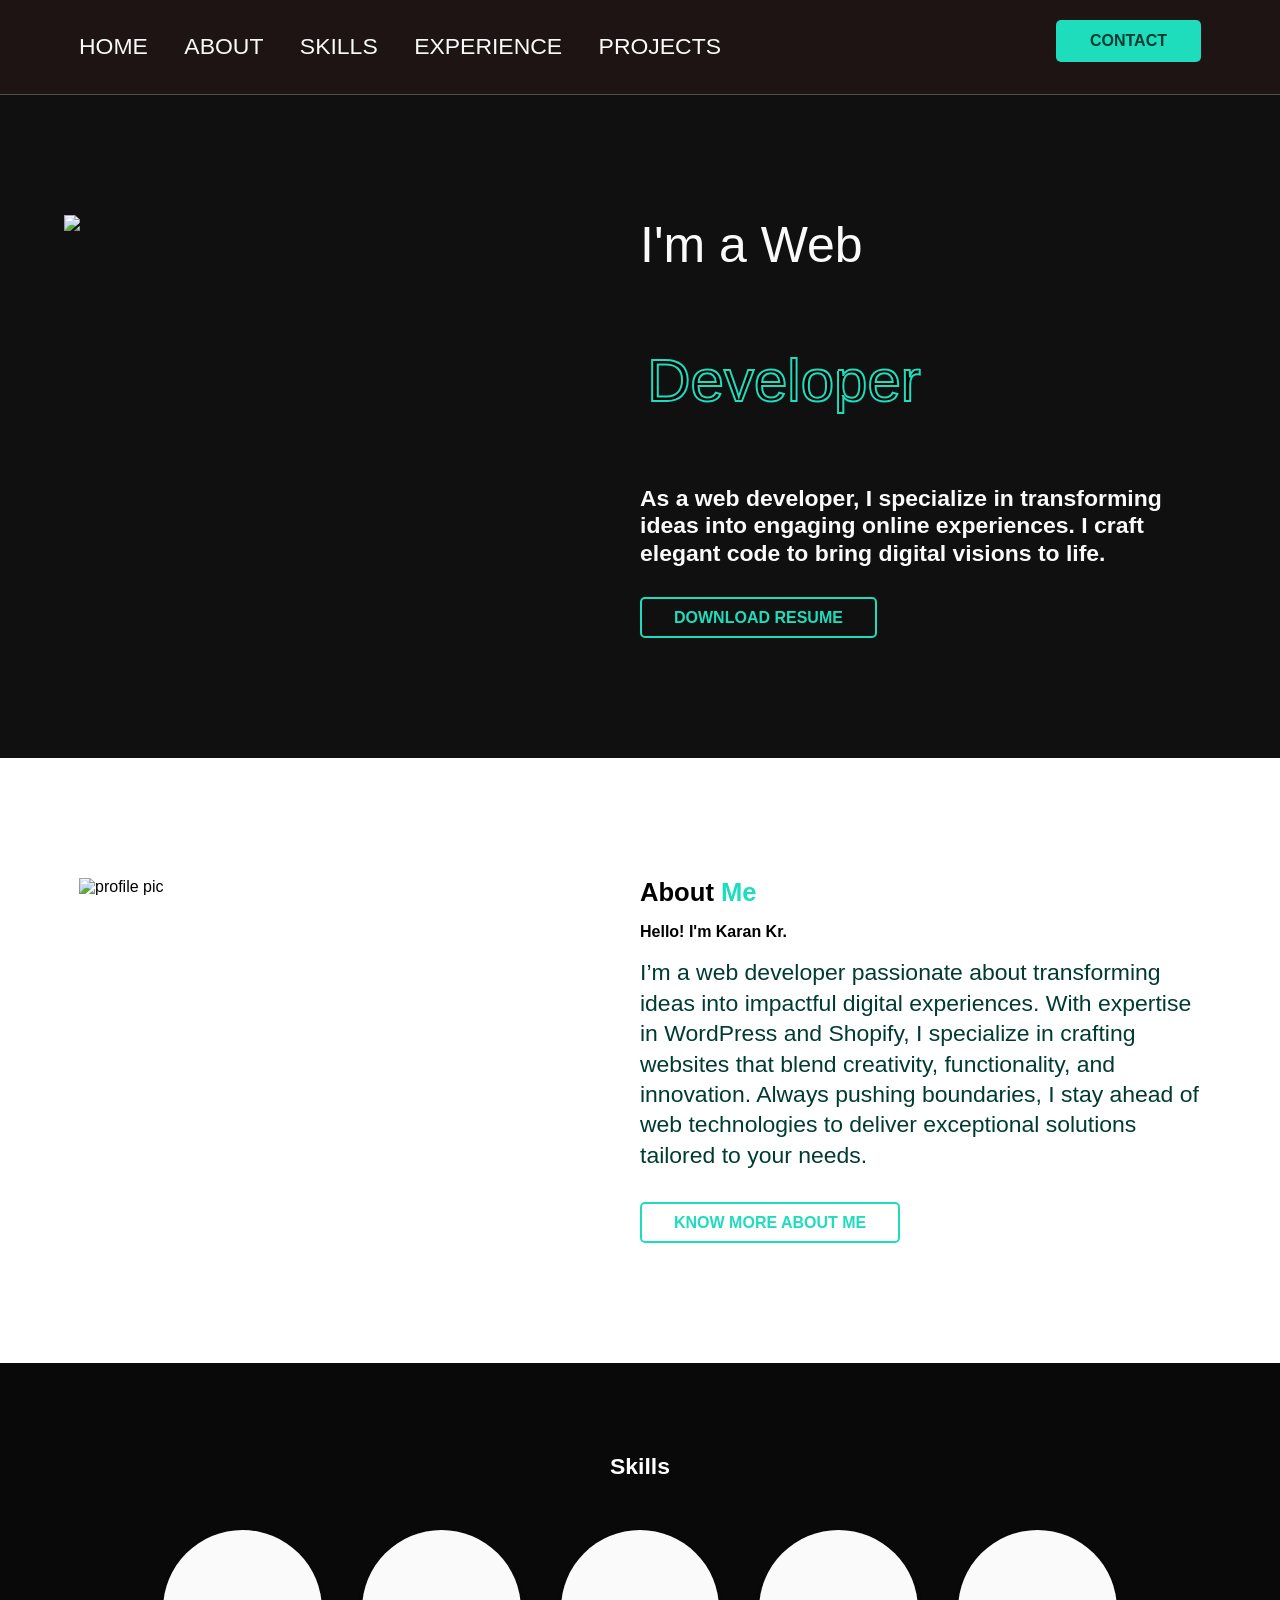
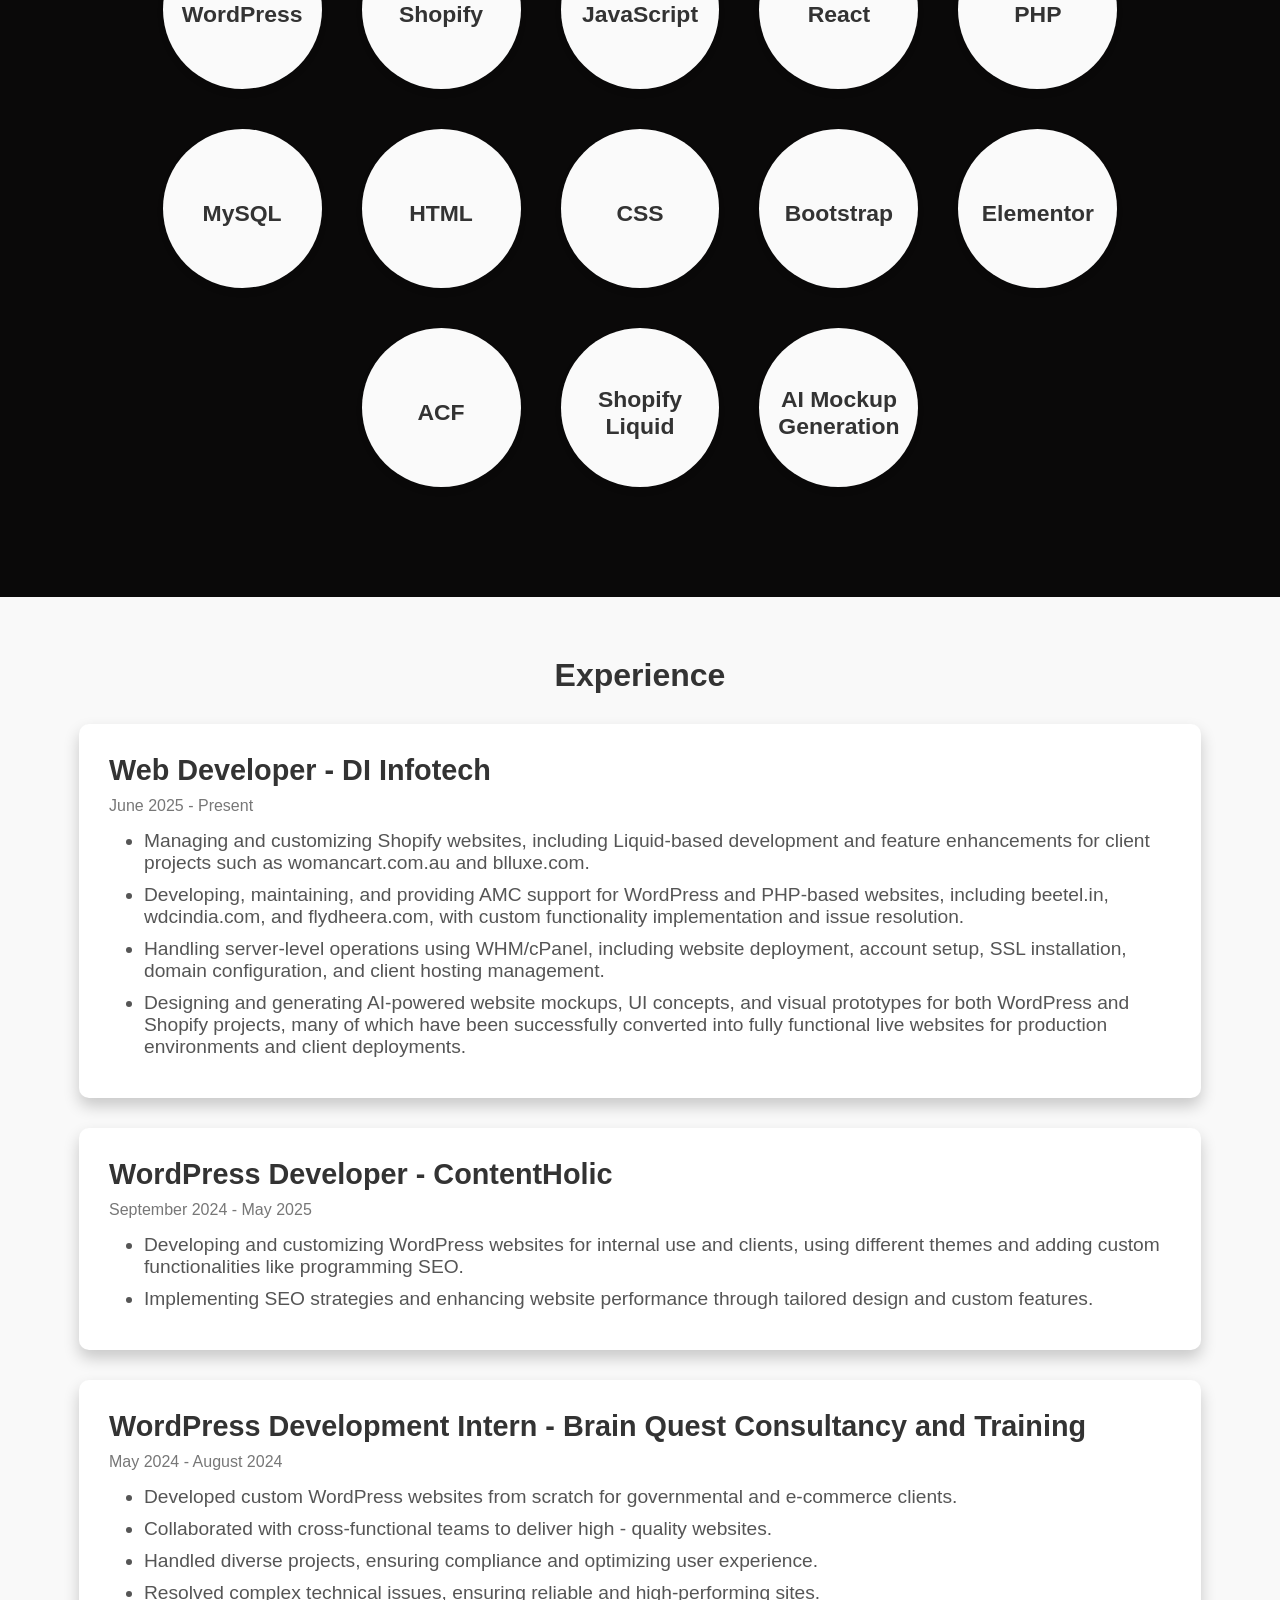
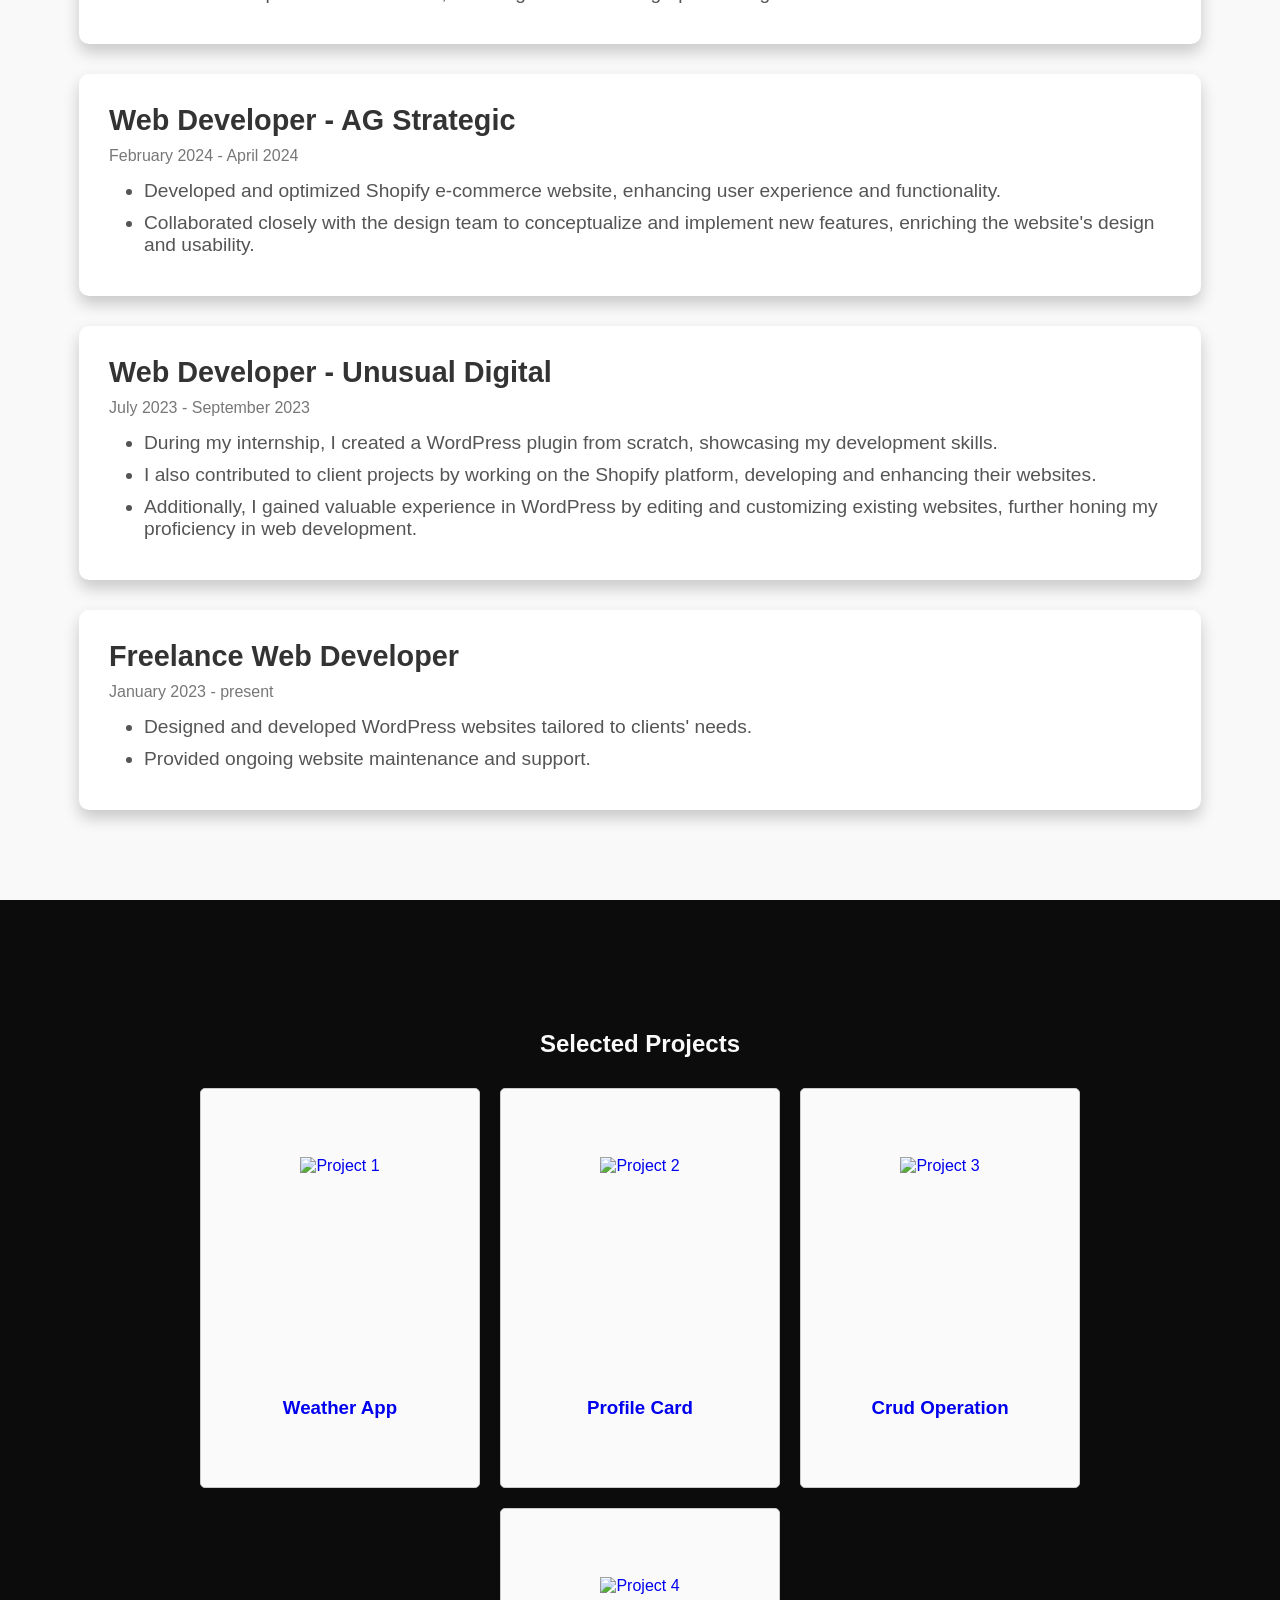
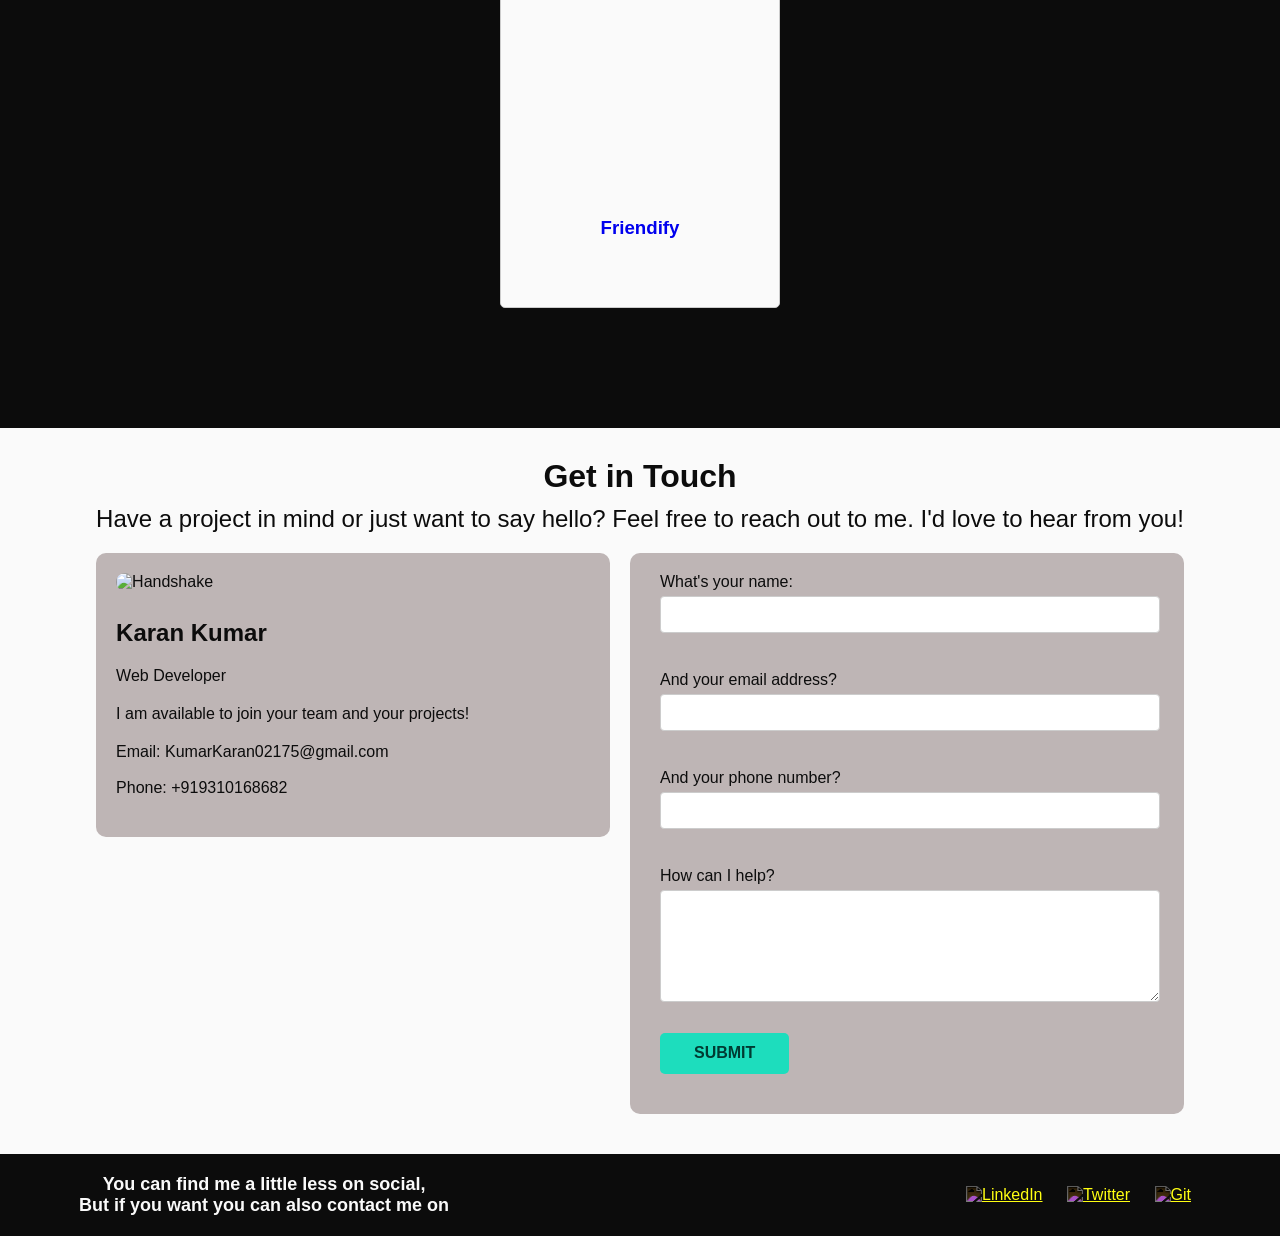
==== commit 417b25bd: "Updated content resume" ====
--- a/index.html
+++ b/index.html
@@ -73,7 +73,7 @@
                 elegant code to bring digital visions to life.
             </p>
             <div>
-                <a href="karan-kr-resume.pdf" download>
+                <a href="karan-kr-wp-resume.pdf" download>
                     <button class="btn btn-secondary">Download Resume</button>
                 </a>
             </div>
@@ -123,42 +123,71 @@
             <h1 class="skills-head">Skills</h1>
             <div class="skills-list">
 
-                <div data-aos="fade-right" class="skill">
-                    <i class="icon-html5"></i>
+                <div data-aos="fade-right" data-aos-delay="0" class="skill">
+                    <i class="icon-wordpress"></i>
                     <span>WordPress</span>
                 </div>
+
+                <div data-aos="fade-right" data-aos-delay="100" class="skill">
+                    <i class="icon-shopify"></i>
+                    <span>Shopify</span>
+                </div>
+
                 <div data-aos="fade-right" data-aos-delay="200" class="skill">
                     <i class="icon-javascript"></i>
-                    <span>Shopify</span>
-                </div>
+                    <span>JavaScript</span>
+                </div>
+
+                <div data-aos="fade-right" data-aos-delay="300" class="skill">
+                    <i class="icon-react"></i>
+                    <span>React</span>
+                </div>
+
                 <div data-aos="fade-right" data-aos-delay="400" class="skill">
+                    <i class="icon-php"></i>
+                    <span>PHP</span>
+                </div>
+
+                <div data-aos="fade-right" data-aos-delay="500" class="skill">
+                    <i class="icon-mysql"></i>
+                    <span>MySQL</span>
+                </div>
+
+                <div data-aos="fade-right" data-aos-delay="600" class="skill">
+                    <i class="icon-html5"></i>
+                    <span>HTML</span>
+                </div>
+
+                <div data-aos="fade-right" data-aos-delay="700" class="skill">
                     <i class="icon-css3"></i>
-                    <span>PHP</span>
-                </div>
-                <div data-aos="fade-right" data-aos-delay="600" class="skill">
-                    <i class="icon-css3"></i>
-                    <span>MySQL</span>
-                </div>
+                    <span>CSS</span>
+                </div>
+
                 <div data-aos="fade-right" data-aos-delay="800" class="skill">
-                    <i class="icon-wordpress"></i>
-                    <span>React</span>
-                </div>
+                    <i class="icon-bootstrap"></i>
+                    <span>Bootstrap</span>
+                </div>
+
+                <div data-aos="fade-right" data-aos-delay="900" class="skill">
+                    <i class="icon-elementor"></i>
+                    <span>Elementor</span>
+                </div>
+
                 <div data-aos="fade-right" data-aos-delay="1000" class="skill">
-                    <i class="icon-html5"></i>
-                    <span>JavaScript</span>
-                </div>
+                    <i class="icon-acf"></i>
+                    <span>ACF</span>
+                </div>
+
+                <div data-aos="fade-right" data-aos-delay="1100" class="skill">
+                    <i class="icon-shopify"></i>
+                    <span>Shopify Liquid</span>
+                </div>
+
                 <div data-aos="fade-right" data-aos-delay="1200" class="skill">
-                    <i class="icon-css3"></i>
-                    <span>HTML</span>
-                </div>
-                <div data-aos="fade-right" data-aos-delay="1400" class="skill">
-                    <i class="icon-c"></i>
-                    <span>CSS</span>
-                </div>
-                <div data-aos="fade-right" data-aos-delay="1800" class="skill">
-                    <i class="icon-shopify"></i>
-                    <span>Bootstrap</span>
-                </div>
+                    <i class="icon-ai"></i>
+                    <span>AI Mockup Generation</span>
+                </div>
+
             </div>
         </div>
     </section>
@@ -172,7 +201,16 @@
                 <h2>Web Developer - DI Infotech</h2>
                 <p class="experience-date">June 2025 - Present </p>
                 <ul class="experience-highlights">
-                    <!-- <li>Developing and customizing WordPress websites for internal use and clients, using</li> -->
+                    <li>Managing and customizing Shopify websites, including Liquid-based development and feature
+                        enhancements for client projects such as womancart.com.au and blluxe.com.</li>
+                    <li>Developing, maintaining, and providing AMC support for WordPress and PHP-based websites,
+                        including beetel.in, wdcindia.com, and flydheera.com, with custom functionality implementation
+                        and issue resolution.</li>
+                    <li>Handling server-level operations using WHM/cPanel, including website deployment, account setup,
+                        SSL installation, domain configuration, and client hosting management.</li>
+                    <li>Designing and generating AI-powered website mockups, UI concepts, and visual prototypes for both
+                        WordPress and Shopify projects, many of which have been successfully converted into fully
+                        functional live websites for production environments and client deployments.</li>
                 </ul>
             </div>
 
@@ -300,7 +338,7 @@
                 </div>
             </a>
 
-            <a href="http://friendify.infinityfreeapp.com/" target="_blank" class="project-card"
+            <a href="http://friendify.infinityfree.me/" target="_blank" class="project-card"
                 onmousemove="moveText(event)">
                 <div class="card-inner">
                     <div class="card-front">
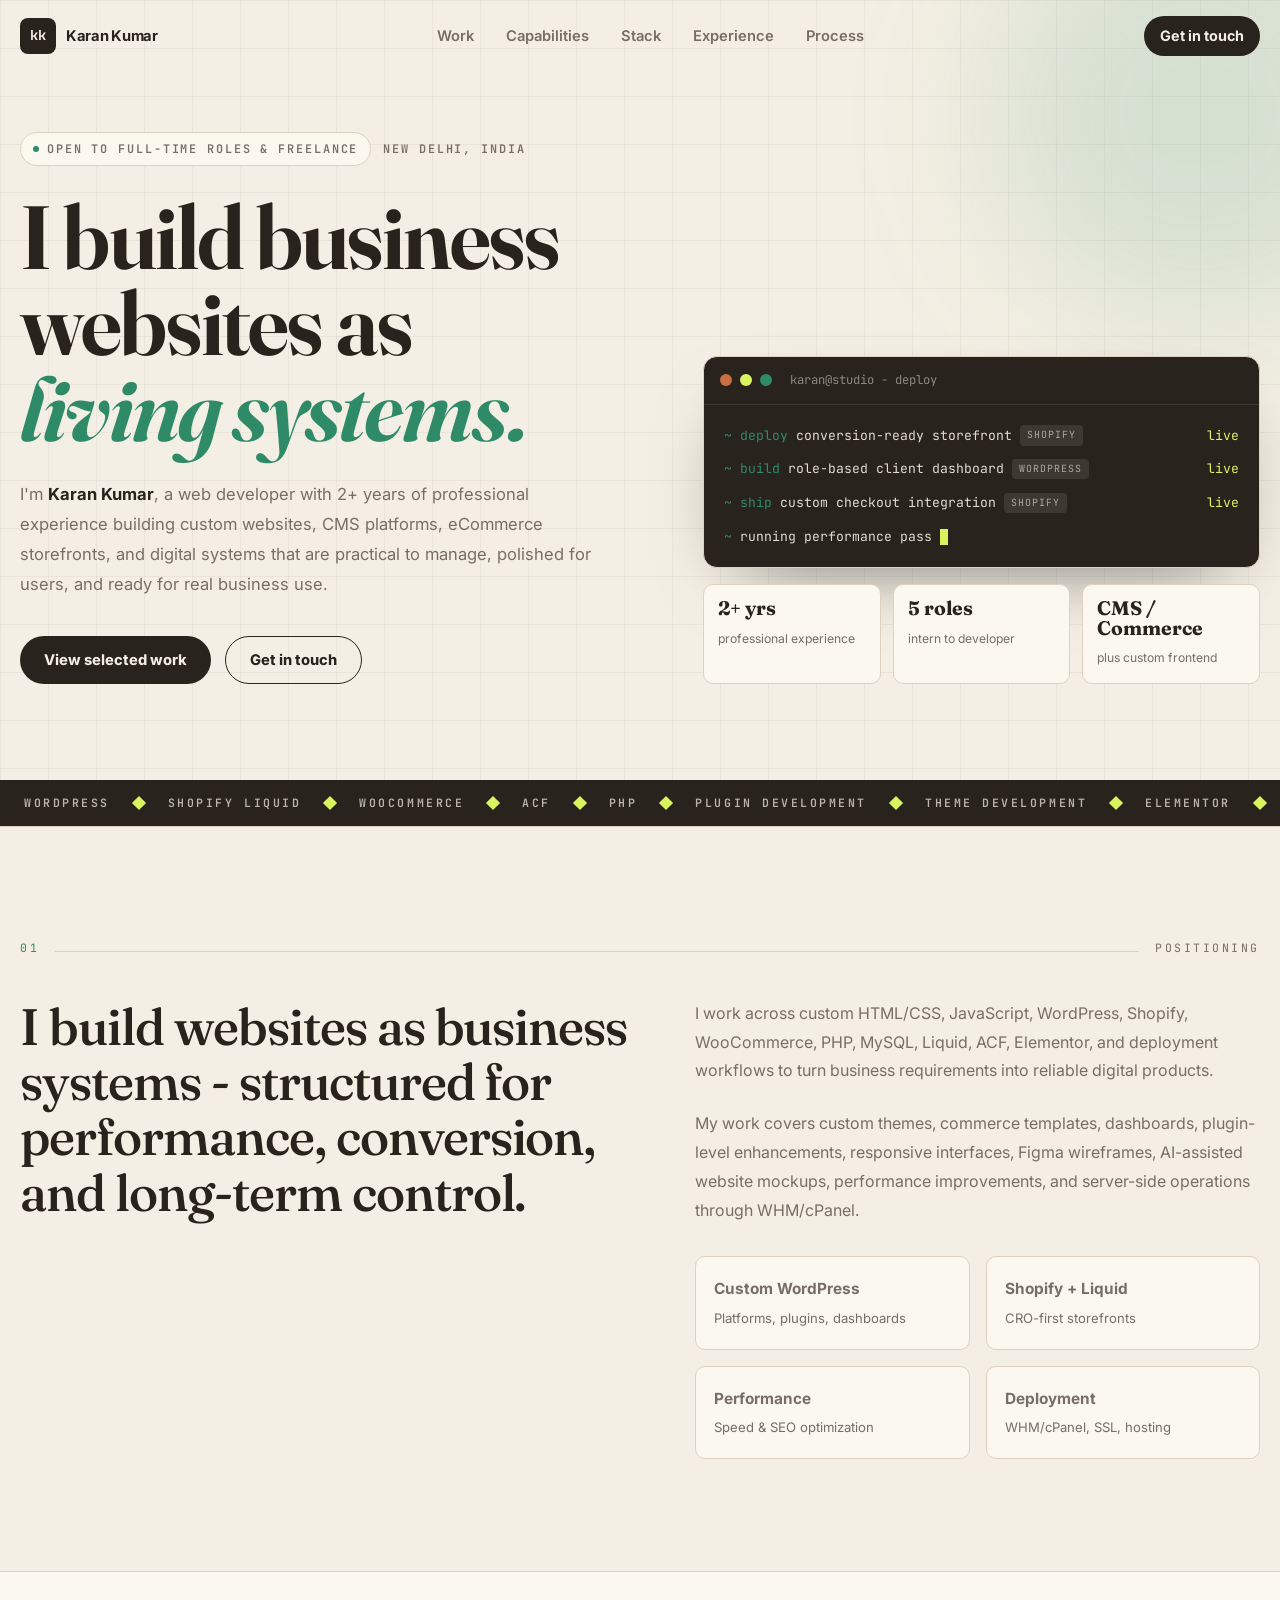
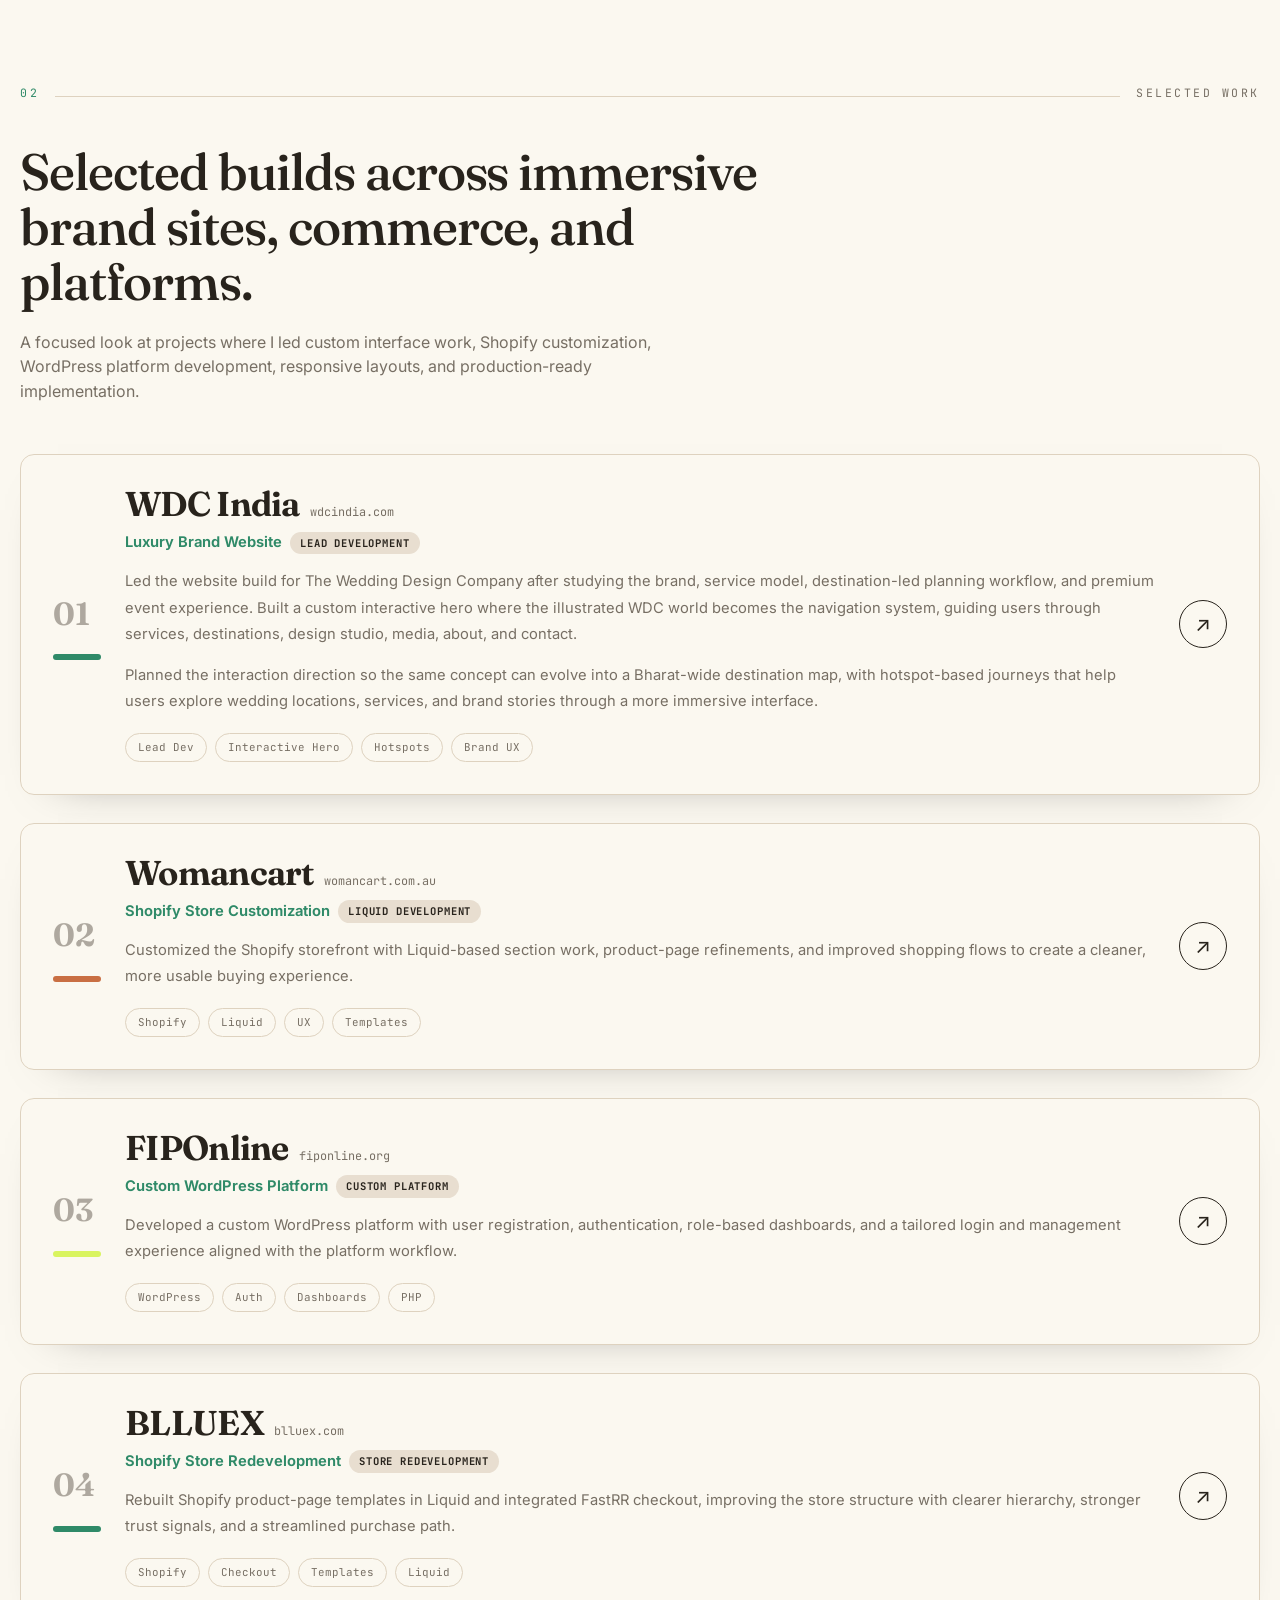
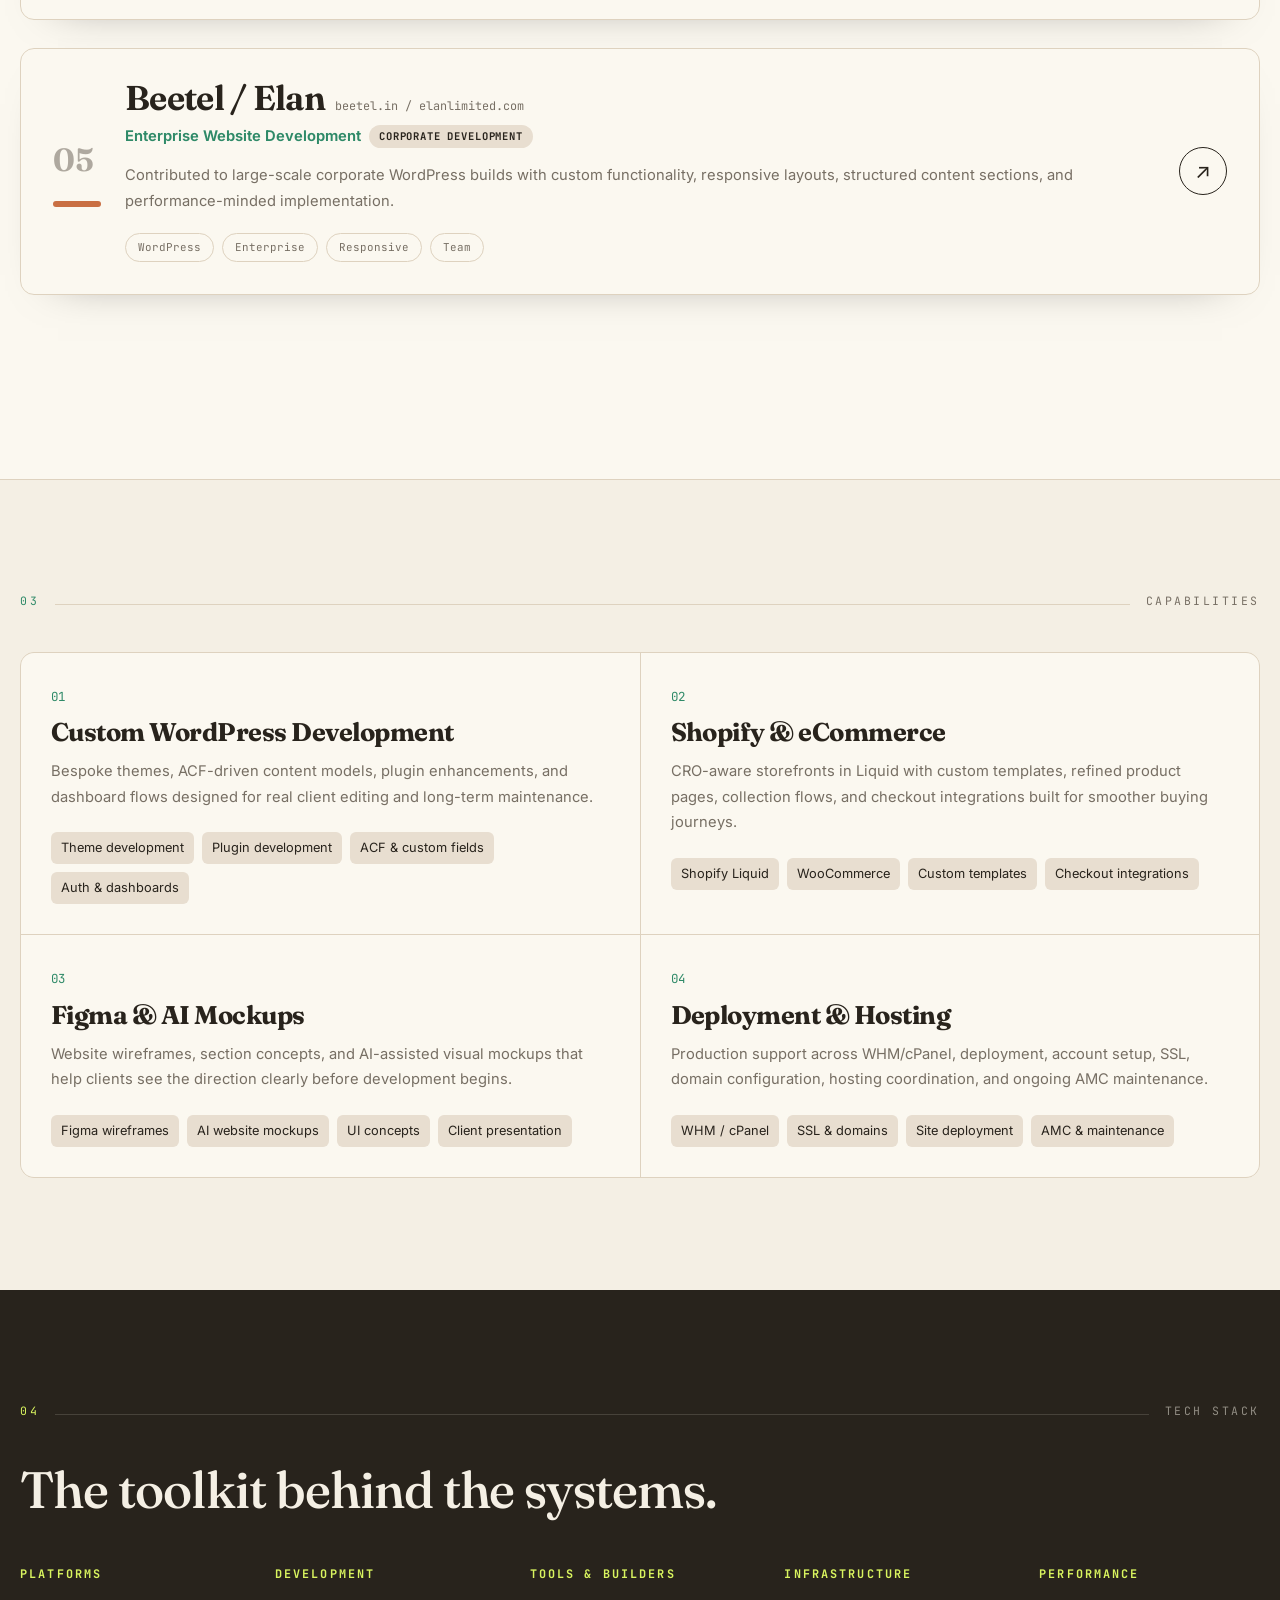
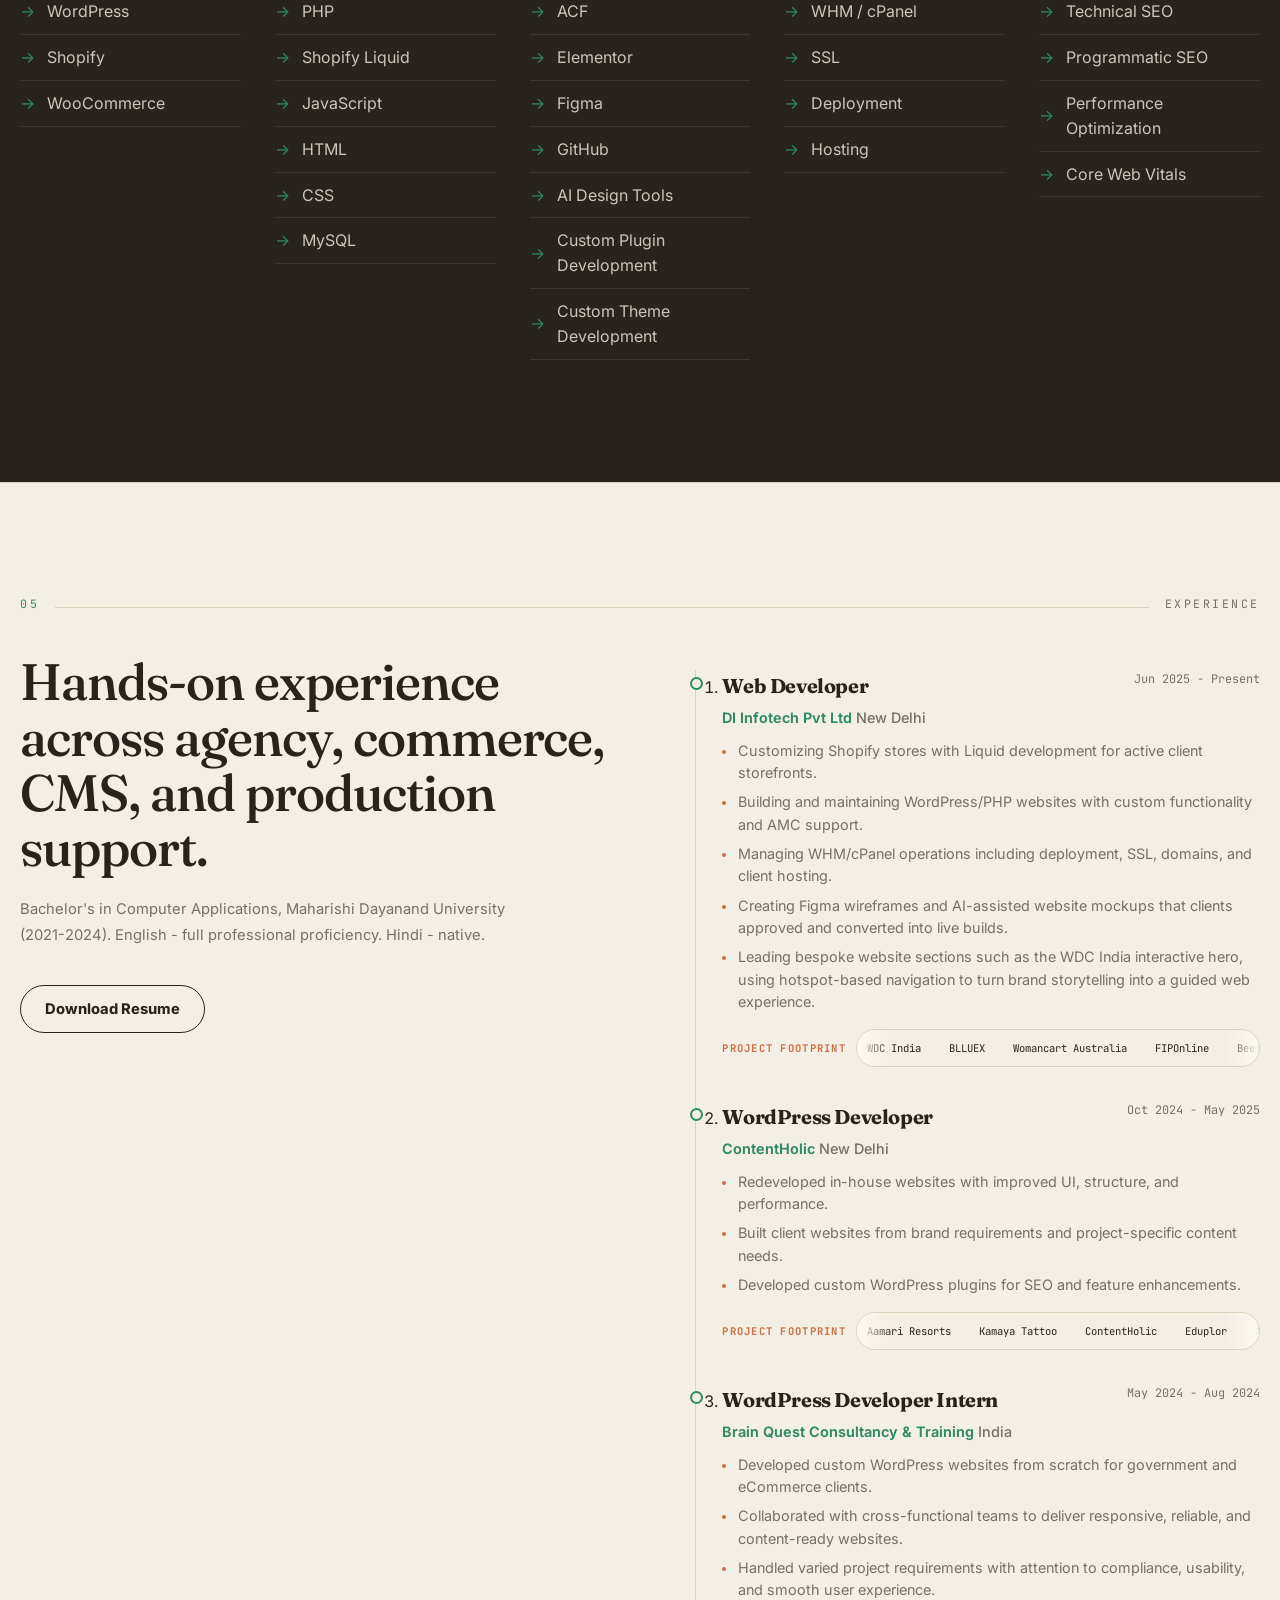
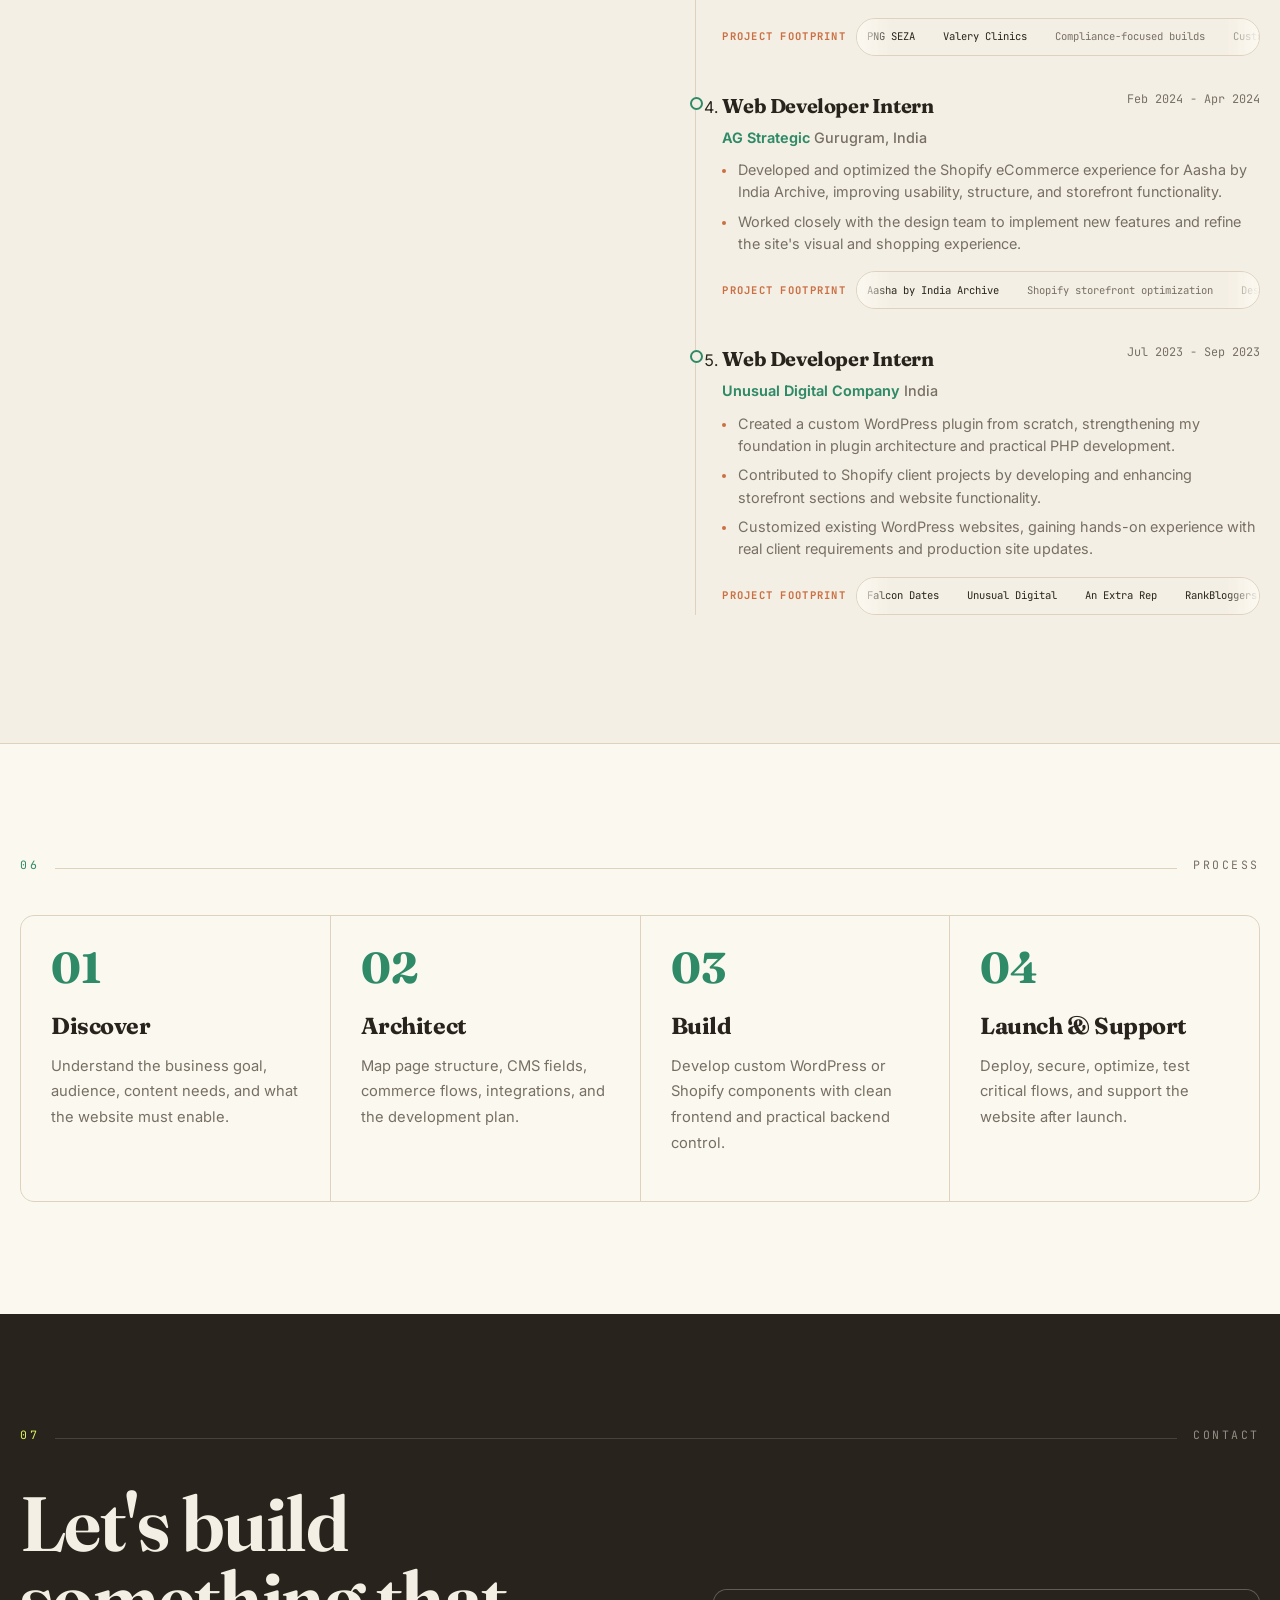
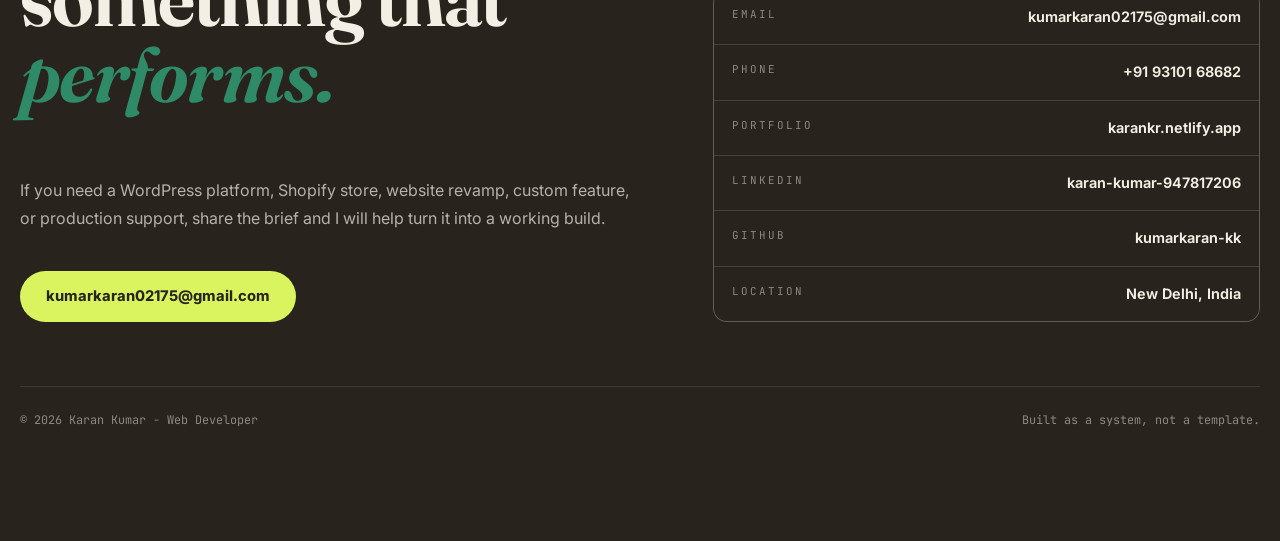
==== commit 7c1e1e41: "theme and layout updated" ====
--- a/index.html
+++ b/index.html
@@ -2,532 +2,924 @@
 <html lang="en">
 
 <head>
-    <meta http-equiv="X-UA-Compatible" content="IE=edge" />
-    <meta name="viewport" content="width=device-width, initial-scale=1.0" />
+    <meta charset="UTF-8">
+    <meta http-equiv="X-UA-Compatible" content="IE=edge">
+    <meta name="viewport" content="width=device-width, initial-scale=1.0">
+    <meta name="description"
+        content="Karan Kumar is a web developer in New Delhi building custom websites, CMS platforms, eCommerce stores, and conversion-focused digital experiences.">
+    <meta name="author" content="Karan Kumar">
+    <link rel="canonical" href="https://karankr.netlify.app/">
+    <meta property="og:title" content="Karan Kumar - Web Developer">
+    <meta property="og:description"
+        content="Custom websites, CMS platforms, eCommerce stores, and interactive web experiences by Karan Kumar.">
+    <meta property="og:type" content="website">
+    <meta property="og:url" content="https://karankr.netlify.app/">
+    <meta name="twitter:card" content="summary">
+    <meta name="twitter:title" content="Karan Kumar - Web Developer">
+    <meta name="twitter:description"
+        content="Custom websites, CMS platforms, eCommerce stores, and interactive web experiences by Karan Kumar.">
+    <link rel="preconnect" href="https://fonts.googleapis.com">
+    <link rel="preconnect" href="https://fonts.gstatic.com" crossorigin>
+    <link
+        href="https://fonts.googleapis.com/css2?family=Fraunces:opsz,wght@9..144,400;9..144,500;9..144,600;9..144,700;9..144,900&family=Inter:wght@400;500;600;700;800&family=JetBrains+Mono:wght@400;500;600&display=swap"
+        rel="stylesheet">
     <link rel="stylesheet" href="style.css">
-    <link rel="preconnect" href="https://fonts.googleapis.com" />
-    <link rel="preconnect" href="https://fonts.gstatic.com" crossorigin />
-    <link rel="preconnect" href="https://fonts.googleapis.com" />
-    <link rel="stylesheet" href="https://unpkg.com/aos@next/dist/aos.css" />
-    <link href="https://fonts.googleapis.com/css2?family=Lato:wght@100;400;700&family=Poppins:wght@200&display=swap"
-        rel="stylesheet" />
-    <link href="https://fonts.googleapis.com/css2?family=Poppins:wght@200&display=swap" rel="stylesheet" />
-    <link rel="icon" href="/Images/profile-pic.png" type="image/x-icon">
-    <title>Karan Kr.</title>
+    <link rel="icon" href="Images/profile-pic.png" type="image/x-icon">
+    <title>Karan Kumar - Web Developer</title>
 </head>
 
-<script>
-    document.addEventListener("visibilitychange", function () {
-        if (document.hidden) {
-            document.title = "Come back ;";
-        } else {
-            document.title = "Karan Kr.";
-        }
-    });
-</script>
-
-<body oncontextmenu="return false;">
-
-    <!--<body>-->
-    <div id="progressBar" class="progressBar"></div>
-
-    <header>
-        <div class="container">
-            <nav class="flex items-centre justify-between">
-                <div class="left flex justfiy-start">
-                    <!-- <div class="logo"> <img src="https://images.pexels.com/photos/1382731/pexels-photo-1382731.jpeg?auto=compress&cs=tinysrgb&dpr=1&w=500" width="50px" alt="logo"> </div> -->
-                    <div class="humburger" id="humburger">
-                        <div class="humLine"></div>
-                        <div class="humLine"></div>
-                        <div class="humLine"></div>
+<body>
+    <div class="progress-bar" id="progressBar"></div>
+
+    <header class="site-header" id="siteHeader">
+        <nav class="site-nav" aria-label="Primary navigation">
+            <a href="#top" class="brand" aria-label="Karan Kumar home">
+                <span class="brand-mark">kk</span>
+                <span class="brand-name">Karan Kumar</span>
+            </a>
+
+            <div class="nav-links" id="navLinks">
+                <a href="#work">Work</a>
+                <a href="#capabilities">Capabilities</a>
+                <a href="#stack">Stack</a>
+                <a href="#experience">Experience</a>
+                <a href="#process">Process</a>
+            </div>
+
+            <div class="nav-actions">
+                <a href="#contact" class="nav-cta">Get in touch</a>
+                <button class="menu-toggle" id="navToggle" type="button" aria-label="Toggle menu" aria-expanded="false">
+                    <span class="menu-open">==</span>
+                    <span class="menu-close">x</span>
+                </button>
+            </div>
+        </nav>
+
+        <div class="mobile-panel" id="mobilePanel">
+            <a href="#work">Work</a>
+            <a href="#capabilities">Capabilities</a>
+            <a href="#stack">Stack</a>
+            <a href="#experience">Experience</a>
+            <a href="#process">Process</a>
+            <a href="#contact" class="mobile-cta">Get in touch</a>
+        </div>
+    </header>
+
+    <main>
+        <section class="hero" id="top">
+            <div class="blueprint" aria-hidden="true"></div>
+            <div class="hero-glow" aria-hidden="true"></div>
+
+            <div class="page-shell hero-grid">
+                <div class="hero-copy">
+                    <div class="availability-line">
+                        <span class="status-pill"><span></span>Open to full-time roles &amp; freelance</span>
+                        <span>New Delhi, India</span>
                     </div>
-                    <div class="navLinks" id="navLinks">
-                        <a href="#">Home</a>
-                        <a href="#about-section">About</a>
-                        <a href="#Skills">Skills</a>
-                        <a href="#experience">Experience</a>
-                        <a href="#pro">Projects</a>
+
+                    <h1>I build business<br>websites as<br><em>living systems.</em></h1>
+
+                    <p class="hero-text">
+                        I'm <strong>Karan Kumar</strong>, a web developer with 2+ years of professional experience
+                        building custom websites, CMS platforms, eCommerce storefronts, and digital systems that are
+                        practical to manage, polished for users, and ready for real business use.
+                    </p>
+
+                    <div class="hero-actions">
+                        <a href="#work" class="button button-dark">View selected work</a>
+                        <a href="#contact" class="button button-outline">Get in touch</a>
                     </div>
                 </div>
-                <div class="right">
-                    <button class="btn btn-primary" id="scrollToContact">Contact</button>
-                </div>
-            </nav>
-
-    </header>
-    <section class="hero">
-        <div class="left">
-            <img src="/Images/person.png">
-        </div>
-        <div class="right flex-1">
-            <h1>
-                I'm a Web
-            </h1>
-            <svg>
-                <text id="myText" y="50%" dy=".35em" text-anchor="middle">
-                    Developer
-                </text>
-            </svg>
-            <p>
-                As a web developer, I specialize in transforming ideas into engaging online experiences. I craft
-                elegant code to bring digital visions to life.
-            </p>
-            <div>
-                <a href="karan-kr-wp-resume.pdf" download>
-                    <button class="btn btn-secondary">Download Resume</button>
-                </a>
-            </div>
-        </div>
-    </section>
-
-    <section class="about" id="about-section">
-        <div class="container">
-            <div class="aboutContainer">
-                <div data-aos="zoom-out-right" data-aos-delay="800" class="leftAbout">
-                    <img src="/Images/person-2.png" alt="profile pic" />
-                </div>
-                <div class="rightAbout about-trigger">
-                    <h1>About <span>Me</span></h1>
-                    <h3>Hello! I'm Karan Kr.</h3>
-                    <p>
-                        I’m a web developer passionate about transforming ideas into impactful digital experiences. With
-                        expertise in WordPress and Shopify, I specialize in crafting websites that blend creativity,
-                        functionality, and innovation. Always pushing boundaries, I stay ahead of web technologies to
-                        deliver exceptional solutions tailored to your needs.
-                    </p>
-                    <div>
-                        <a href="Aboutme.html" target="_blank">
-                            <button class="btn btn-secondary">Know More About Me</button>
+
+                <div class="hero-console reveal">
+                    <div class="console-window">
+                        <div class="console-top">
+                            <span></span>
+                            <span></span>
+                            <span></span>
+                            <p>karan@studio - deploy</p>
+                        </div>
+                        <div class="console-body">
+                            <div class="console-line">
+                                <span class="prompt">~ deploy</span>
+                                <span>conversion-ready storefront</span>
+                                <span class="tag">shopify</span>
+                                <span class="live">live</span>
+                            </div>
+                            <div class="console-line">
+                                <span class="prompt">~ build</span>
+                                <span>role-based client dashboard</span>
+                                <span class="tag">wordpress</span>
+                                <span class="live">live</span>
+                            </div>
+                            <div class="console-line">
+                                <span class="prompt">~ ship</span>
+                                <span>custom checkout integration</span>
+                                <span class="tag">shopify</span>
+                                <span class="live">live</span>
+                            </div>
+                            <div class="console-line console-cursor">
+                                <span class="prompt">~</span>
+                                <span>running performance pass</span>
+                                <span class="blink"></span>
+                            </div>
+                        </div>
+                    </div>
+
+                    <div class="hero-stats">
+                        <div>
+                            <strong>2+ yrs</strong>
+                            <span>professional experience</span>
+                        </div>
+                        <div>
+                            <strong>5 roles</strong>
+                            <span>intern to developer</span>
+                        </div>
+                        <div>
+                            <strong>CMS / Commerce</strong>
+                            <span>plus custom frontend</span>
+                        </div>
+                    </div>
+                </div>
+            </div>
+
+            <div class="marquee" aria-label="Technical services">
+                <div>
+                    <span>WordPress</span>
+                    <b></b>
+                    <span>Shopify Liquid</span>
+                    <b></b>
+                    <span>WooCommerce</span>
+                    <b></b>
+                    <span>ACF</span>
+                    <b></b>
+                    <span>PHP</span>
+                    <b></b>
+                    <span>Plugin Development</span>
+                    <b></b>
+                    <span>Theme Development</span>
+                    <b></b>
+                    <span>Elementor</span>
+                    <b></b>
+                    <span>JavaScript</span>
+                    <b></b>
+                    <span>MySQL</span>
+                    <b></b>
+                    <span>WHM / cPanel</span>
+                    <b></b>
+                    <span>CRO</span>
+                    <b></b>
+                    <span>WordPress</span>
+                    <b></b>
+                    <span>Shopify Liquid</span>
+                    <b></b>
+                    <span>WooCommerce</span>
+                    <b></b>
+                    <span>ACF</span>
+                    <b></b>
+                    <span>PHP</span>
+                    <b></b>
+                    <span>Plugin Development</span>
+                    <b></b>
+                    <span>Theme Development</span>
+                    <b></b>
+                    <span>Elementor</span>
+                    <b></b>
+                    <span>JavaScript</span>
+                    <b></b>
+                    <span>MySQL</span>
+                    <b></b>
+                    <span>WHM / cPanel</span>
+                    <b></b>
+                    <span>CRO</span>
+                    <b></b>
+                </div>
+            </div>
+        </section>
+
+        <section class="section section-border">
+            <div class="page-shell">
+                <div class="section-label">
+                    <span>01</span>
+                    <i></i>
+                    <p>Positioning</p>
+                </div>
+
+                <div class="two-col">
+                    <div class="reveal">
+                        <h2>I build websites as business systems - structured for performance, conversion, and
+                            long-term control.</h2>
+                    </div>
+
+                    <div class="body-copy reveal">
+                        <p>
+                            I work across custom HTML/CSS, JavaScript, WordPress, Shopify, WooCommerce, PHP, MySQL,
+                            Liquid, ACF, Elementor, and deployment workflows to turn business requirements into
+                            reliable digital products.
+                        </p>
+                        <p>
+                            My work covers custom themes, commerce templates, dashboards, plugin-level enhancements,
+                            responsive interfaces, Figma wireframes, AI-assisted website mockups, performance
+                            improvements, and server-side operations through WHM/cPanel.
+                        </p>
+
+                        <div class="position-grid">
+                            <article>
+                                <h3>Custom WordPress</h3>
+                                <p>Platforms, plugins, dashboards</p>
+                            </article>
+                            <article>
+                                <h3>Shopify + Liquid</h3>
+                                <p>CRO-first storefronts</p>
+                            </article>
+                            <article>
+                                <h3>Performance</h3>
+                                <p>Speed &amp; SEO optimization</p>
+                            </article>
+                            <article>
+                                <h3>Deployment</h3>
+                                <p>WHM/cPanel, SSL, hosting</p>
+                            </article>
+                        </div>
+                    </div>
+                </div>
+            </div>
+        </section>
+
+        <section class="section section-border work-section" id="work">
+            <div class="page-shell">
+                <div class="section-label">
+                    <span>02</span>
+                    <i></i>
+                    <p>Selected Work</p>
+                </div>
+
+                <h2 class="section-heading reveal">Selected builds across immersive brand sites, commerce, and
+                    platforms.
+                </h2>
+                <p class="section-intro reveal">
+                    A focused look at projects where I led custom interface work, Shopify customization, WordPress
+                    platform development, responsive layouts, and production-ready implementation.
+                </p>
+
+                <div class="project-list">
+                    <article class="project-card reveal">
+                        <div class="project-index">
+                            <span>01</span>
+                            <i class="accent-emerald"></i>
+                        </div>
+                        <div class="project-main">
+                            <div class="project-title">
+                                <h3>WDC India</h3>
+                                <span>wdcindia.com</span>
+                            </div>
+                            <div class="project-meta">
+                                <span>Luxury Brand Website</span>
+                                <b>Lead development</b>
+                            </div>
+                            <p>
+                                Led the website build for The Wedding Design Company after studying the brand, service
+                                model, destination-led planning workflow, and premium event experience. Built a custom
+                                interactive hero where the illustrated WDC world becomes the navigation system, guiding
+                                users through services, destinations, design studio, media, about, and contact.
+                            </p>
+                            <p>
+                                Planned the interaction direction so the same concept can evolve into a Bharat-wide
+                                destination map, with hotspot-based journeys that help users explore wedding locations,
+                                services, and brand stories through a more immersive interface.
+                            </p>
+                            <div class="tags">
+                                <span>Lead Dev</span>
+                                <span>Interactive Hero</span>
+                                <span>Hotspots</span>
+                                <span>Brand UX</span>
+                            </div>
+                        </div>
+                        <a href="https://wdcindia.com/" target="_blank" rel="noreferrer"
+                            aria-label="Open WDC India">&nearr;</a>
+                    </article>
+
+                    <article class="project-card reveal">
+                        <div class="project-index">
+                            <span>02</span>
+                            <i class="accent-clay"></i>
+                        </div>
+                        <div class="project-main">
+                            <div class="project-title">
+                                <h3>Womancart</h3>
+                                <span>womancart.com.au</span>
+                            </div>
+                            <div class="project-meta">
+                                <span>Shopify Store Customization</span>
+                                <b>Liquid development</b>
+                            </div>
+                            <p>
+                                Customized the Shopify storefront with Liquid-based section work, product-page
+                                refinements, and improved shopping flows to create a cleaner, more usable buying
+                                experience.
+                            </p>
+                            <div class="tags">
+                                <span>Shopify</span>
+                                <span>Liquid</span>
+                                <span>UX</span>
+                                <span>Templates</span>
+                            </div>
+                        </div>
+                        <a href="https://womancart.com.au/" target="_blank" rel="noreferrer"
+                            aria-label="Open Womancart">&nearr;</a>
+                    </article>
+
+                    <article class="project-card reveal">
+                        <div class="project-index">
+                            <span>03</span>
+                            <i class="accent-lime"></i>
+                        </div>
+                        <div class="project-main">
+                            <div class="project-title">
+                                <h3>FIPOnline</h3>
+                                <span>fiponline.org</span>
+                            </div>
+                            <div class="project-meta">
+                                <span>Custom WordPress Platform</span>
+                                <b>Custom platform</b>
+                            </div>
+                            <p>
+                                Developed a custom WordPress platform with user registration, authentication,
+                                role-based dashboards, and a tailored login and management experience aligned with the
+                                platform workflow.
+                            </p>
+                            <div class="tags">
+                                <span>WordPress</span>
+                                <span>Auth</span>
+                                <span>Dashboards</span>
+                                <span>PHP</span>
+                            </div>
+                        </div>
+                        <a href="https://fiponline.org/" target="_blank" rel="noreferrer"
+                            aria-label="Open FIPOnline">&nearr;</a>
+                    </article>
+
+                    <article class="project-card reveal">
+                        <div class="project-index">
+                            <span>04</span>
+                            <i class="accent-emerald"></i>
+                        </div>
+                        <div class="project-main">
+                            <div class="project-title">
+                                <h3>BLLUEX</h3>
+                                <span>blluex.com</span>
+                            </div>
+                            <div class="project-meta">
+                                <span>Shopify Store Redevelopment</span>
+                                <b>Store redevelopment</b>
+                            </div>
+                            <p>
+                                Rebuilt Shopify product-page templates in Liquid and integrated FastRR checkout,
+                                improving the store structure with clearer hierarchy, stronger trust signals, and a
+                                streamlined purchase path.
+                            </p>
+                            <div class="tags">
+                                <span>Shopify</span>
+                                <span>Checkout</span>
+                                <span>Templates</span>
+                                <span>Liquid</span>
+                            </div>
+                        </div>
+                        <a href="https://blluex.com/" target="_blank" rel="noreferrer"
+                            aria-label="Open BLLUEX">&nearr;</a>
+                    </article>
+
+                    <article class="project-card reveal">
+                        <div class="project-index">
+                            <span>05</span>
+                            <i class="accent-clay"></i>
+                        </div>
+                        <div class="project-main">
+                            <div class="project-title">
+                                <h3>Beetel / Elan</h3>
+                                <span>beetel.in / elanlimited.com</span>
+                            </div>
+                            <div class="project-meta">
+                                <span>Enterprise Website Development</span>
+                                <b>Corporate development</b>
+                            </div>
+                            <p>
+                                Contributed to large-scale corporate WordPress builds with custom functionality,
+                                responsive layouts, structured content sections, and performance-minded implementation.
+                            </p>
+                            <div class="tags">
+                                <span>WordPress</span>
+                                <span>Enterprise</span>
+                                <span>Responsive</span>
+                                <span>Team</span>
+                            </div>
+                        </div>
+                        <a href="https://beetel.in/" target="_blank" rel="noreferrer"
+                            aria-label="Open Beetel">&nearr;</a>
+                    </article>
+                </div>
+            </div>
+        </section>
+
+        <section class="section section-border" id="capabilities">
+            <div class="page-shell">
+                <div class="section-label">
+                    <span>03</span>
+                    <i></i>
+                    <p>Capabilities</p>
+                </div>
+
+                <div class="capability-grid">
+                    <article class="capability-card reveal">
+                        <span>01</span>
+                        <h3>Custom WordPress Development</h3>
+                        <p>Bespoke themes, ACF-driven content models, plugin enhancements, and dashboard flows designed
+                            for real client editing and long-term maintenance.</p>
+                        <ul>
+                            <li>Theme development</li>
+                            <li>Plugin development</li>
+                            <li>ACF &amp; custom fields</li>
+                            <li>Auth &amp; dashboards</li>
+                        </ul>
+                    </article>
+
+                    <article class="capability-card reveal">
+                        <span>02</span>
+                        <h3>Shopify &amp; eCommerce</h3>
+                        <p>CRO-aware storefronts in Liquid with custom templates, refined product pages, collection
+                            flows, and checkout integrations built for smoother buying journeys.</p>
+                        <ul>
+                            <li>Shopify Liquid</li>
+                            <li>WooCommerce</li>
+                            <li>Custom templates</li>
+                            <li>Checkout integrations</li>
+                        </ul>
+                    </article>
+
+                    <article class="capability-card reveal">
+                        <span>03</span>
+                        <h3>Figma &amp; AI Mockups</h3>
+                        <p>Website wireframes, section concepts, and AI-assisted visual mockups that help clients see
+                            the direction clearly before development begins.</p>
+                        <ul>
+                            <li>Figma wireframes</li>
+                            <li>AI website mockups</li>
+                            <li>UI concepts</li>
+                            <li>Client presentation</li>
+                        </ul>
+                    </article>
+
+                    <article class="capability-card reveal">
+                        <span>04</span>
+                        <h3>Deployment &amp; Hosting</h3>
+                        <p>Production support across WHM/cPanel, deployment, account setup, SSL, domain configuration,
+                            hosting coordination, and ongoing AMC maintenance.</p>
+                        <ul>
+                            <li>WHM / cPanel</li>
+                            <li>SSL &amp; domains</li>
+                            <li>Site deployment</li>
+                            <li>AMC &amp; maintenance</li>
+                        </ul>
+                    </article>
+                </div>
+            </div>
+        </section>
+
+        <section class="section dark-section" id="stack">
+            <div class="page-shell">
+                <div class="section-label dark-label">
+                    <span>04</span>
+                    <i></i>
+                    <p>Tech Stack</p>
+                </div>
+
+                <h2 class="section-heading reveal">The toolkit behind the systems.</h2>
+
+                <div class="stack-grid">
+                    <article class="reveal">
+                        <h3>Platforms</h3>
+                        <ul>
+                            <li>WordPress</li>
+                            <li>Shopify</li>
+                            <li>WooCommerce</li>
+                        </ul>
+                    </article>
+                    <article class="reveal">
+                        <h3>Development</h3>
+                        <ul>
+                            <li>PHP</li>
+                            <li>Shopify Liquid</li>
+                            <li>JavaScript</li>
+                            <li>HTML</li>
+                            <li>CSS</li>
+                            <li>MySQL</li>
+                        </ul>
+                    </article>
+                    <article class="reveal">
+                        <h3>Tools &amp; Builders</h3>
+                        <ul>
+                            <li>ACF</li>
+                            <li>Elementor</li>
+                            <li>Figma</li>
+                            <li>GitHub</li>
+                            <li>AI Design Tools</li>
+                            <li>Custom Plugin Development</li>
+                            <li>Custom Theme Development</li>
+                        </ul>
+                    </article>
+                    <article class="reveal">
+                        <h3>Infrastructure</h3>
+                        <ul>
+                            <li>WHM / cPanel</li>
+                            <li>SSL</li>
+                            <li>Deployment</li>
+                            <li>Hosting</li>
+                        </ul>
+                    </article>
+                    <article class="reveal">
+                        <h3>Performance</h3>
+                        <ul>
+                            <li>Technical SEO</li>
+                            <li>Programmatic SEO</li>
+                            <li>Performance Optimization</li>
+                            <li>Core Web Vitals</li>
+                        </ul>
+                    </article>
+                </div>
+            </div>
+        </section>
+
+        <section class="section section-border" id="experience">
+            <div class="page-shell">
+                <div class="section-label">
+                    <span>05</span>
+                    <i></i>
+                    <p>Experience</p>
+                </div>
+
+                <div class="two-col experience-layout">
+                    <div class="reveal">
+                        <h2>Hands-on experience across agency, commerce, CMS, and production support.</h2>
+                        <p class="experience-note">
+                            Bachelor's in Computer Applications, Maharishi Dayanand University (2021-2024). English -
+                            full professional proficiency. Hindi - native.
+                        </p>
+                        <a href="karan-kr-wp-resume.pdf" download class="button button-outline resume-button">
+                            Download Resume
                         </a>
-                        <!-- <div class="socials">
-                        <a href="#"><img
-                                src="https://images.pexels.com/photos/1758144/pexels-photo-1758144.jpeg?auto=compress&cs=tinysrgb&dpr=1&w=500"
-                                width="40px" /></a>
-                        <a href="#"><img
-                                src="https://images.pexels.com/photos/1382734/pexels-photo-1382734.jpeg?auto=compress&cs=tinysrgb&dpr=1&w=500"
-                                width="40px" /></a>
-                        <a href="#"><img
-                                src="https://images.pexels.com/photos/1462636/pexels-photo-1462636.jpeg?auto=compress&cs=tinysrgb&dpr=1&w=500"
-                                width="40px" /></a>
-                        <a href="#"><img
-                                src="https://images.pexels.com/photos/1758144/pexels-photo-1758144.jpeg?auto=compress&cs=tinysrgb&dpr=1&w=500"
-                                width="40px" /></a>
-                    </div> -->
                     </div>
-                </div>
-            </div>
-    </section>
-
-    <section class="skills" id="Skills">
-        <div class="container">
-            <h1 class="skills-head">Skills</h1>
-            <div class="skills-list">
-
-                <div data-aos="fade-right" data-aos-delay="0" class="skill">
-                    <i class="icon-wordpress"></i>
-                    <span>WordPress</span>
-                </div>
-
-                <div data-aos="fade-right" data-aos-delay="100" class="skill">
-                    <i class="icon-shopify"></i>
-                    <span>Shopify</span>
-                </div>
-
-                <div data-aos="fade-right" data-aos-delay="200" class="skill">
-                    <i class="icon-javascript"></i>
-                    <span>JavaScript</span>
-                </div>
-
-                <div data-aos="fade-right" data-aos-delay="300" class="skill">
-                    <i class="icon-react"></i>
-                    <span>React</span>
-                </div>
-
-                <div data-aos="fade-right" data-aos-delay="400" class="skill">
-                    <i class="icon-php"></i>
-                    <span>PHP</span>
-                </div>
-
-                <div data-aos="fade-right" data-aos-delay="500" class="skill">
-                    <i class="icon-mysql"></i>
-                    <span>MySQL</span>
-                </div>
-
-                <div data-aos="fade-right" data-aos-delay="600" class="skill">
-                    <i class="icon-html5"></i>
-                    <span>HTML</span>
-                </div>
-
-                <div data-aos="fade-right" data-aos-delay="700" class="skill">
-                    <i class="icon-css3"></i>
-                    <span>CSS</span>
-                </div>
-
-                <div data-aos="fade-right" data-aos-delay="800" class="skill">
-                    <i class="icon-bootstrap"></i>
-                    <span>Bootstrap</span>
-                </div>
-
-                <div data-aos="fade-right" data-aos-delay="900" class="skill">
-                    <i class="icon-elementor"></i>
-                    <span>Elementor</span>
-                </div>
-
-                <div data-aos="fade-right" data-aos-delay="1000" class="skill">
-                    <i class="icon-acf"></i>
-                    <span>ACF</span>
-                </div>
-
-                <div data-aos="fade-right" data-aos-delay="1100" class="skill">
-                    <i class="icon-shopify"></i>
-                    <span>Shopify Liquid</span>
-                </div>
-
-                <div data-aos="fade-right" data-aos-delay="1200" class="skill">
-                    <i class="icon-ai"></i>
-                    <span>AI Mockup Generation</span>
-                </div>
-
-            </div>
-        </div>
-    </section>
-
-
-    <section class="experience" id="experience">
-        <div class="container">
-            <h1 class="experience-head">Experience</h1>
-
-            <div data-aos="fade-down-right" data-aos-delay="200" class="experience-item">
-                <h2>Web Developer - DI Infotech</h2>
-                <p class="experience-date">June 2025 - Present </p>
-                <ul class="experience-highlights">
-                    <li>Managing and customizing Shopify websites, including Liquid-based development and feature
-                        enhancements for client projects such as womancart.com.au and blluxe.com.</li>
-                    <li>Developing, maintaining, and providing AMC support for WordPress and PHP-based websites,
-                        including beetel.in, wdcindia.com, and flydheera.com, with custom functionality implementation
-                        and issue resolution.</li>
-                    <li>Handling server-level operations using WHM/cPanel, including website deployment, account setup,
-                        SSL installation, domain configuration, and client hosting management.</li>
-                    <li>Designing and generating AI-powered website mockups, UI concepts, and visual prototypes for both
-                        WordPress and Shopify projects, many of which have been successfully converted into fully
-                        functional live websites for production environments and client deployments.</li>
-                </ul>
-            </div>
-
-            <div data-aos="fade-down-right" data-aos-delay="200" class="experience-item">
-                <h2>WordPress Developer - ContentHolic</h2>
-                <p class="experience-date">September 2024 - May 2025 </p>
-                <ul class="experience-highlights">
-                    <li>Developing and customizing WordPress websites for internal use and clients, using different
-                        themes and adding custom functionalities like programming SEO.</li>
-                    <li>Implementing SEO strategies and enhancing website performance through tailored design and custom
-                        features.</li>
-                </ul>
-            </div>
-
-            <div data-aos="fade-down-left" data-aos-delay="400" class="experience-item">
-                <h2>WordPress Development Intern - Brain Quest Consultancy and Training</h2>
-                <p class="experience-date">May 2024 - August 2024</p>
-                <ul class="experience-highlights">
-                    <li>Developed custom WordPress websites from scratch for
-                        governmental and e-commerce clients.</li>
-                    <li>Collaborated with cross-functional teams to deliver high - quality websites. </li>
-                    <li>Handled diverse projects, ensuring compliance and optimizing user experience.</li>
-                    <li>Resolved complex technical issues, ensuring reliable and
-                        high-performing sites.</li>
-                </ul>
-            </div>
-
-            <div data-aos="fade-down-right" data-aos-delay="500" class="experience-item">
-                <h2>Web Developer - AG Strategic</h2>
-                <p class="experience-date">February 2024 - April 2024</p>
-                <ul class="experience-highlights">
-                    <li>Developed and optimized Shopify e-commerce website, enhancing user experience and functionality.
-                    </li>
-                    <li>Collaborated closely with the design team to conceptualize and implement new features, enriching
-                        the website's design and usability.</li>
-                </ul>
-            </div>
-            <div data-aos="fade-down-left" data-aos-delay="600" class="experience-item">
-                <h2>Web Developer - Unusual Digital</h2>
-                <p class="experience-date">July 2023 - September 2023</p>
-                <ul class="experience-highlights">
-                    <li>During my internship, I created a WordPress plugin from scratch, showcasing my development
-                        skills.</li>
-                    <li>I also contributed to client projects by working on the Shopify platform, developing and
-                        enhancing their websites.</li>
-                    <li>Additionally, I gained valuable experience in WordPress by editing and customizing existing
-                        websites, further honing my proficiency in web development.</li>
-                </ul>
-            </div>
-            <div data-aos="fade-down-right" data-aos-delay="700" class="experience-item">
-                <h2>Freelance Web Developer</h2>
-                <p class="experience-date">January 2023 - present</p>
-                <ul class="experience-highlights">
-                    <!-- <li>Worked on a variety of web development projects for clients in different industries.</li> -->
-                    <li>Designed and developed WordPress websites tailored to clients' needs.</li>
-                    <li>Provided ongoing website maintenance and support.</li>
-                </ul>
-            </div>
-        </div>
-    </section>
-
-    <section class="pro" id="pro">
-        <h2>Selected Projects</h2>
-        <div class="project-cards">
-            <a href="https://karan-weather-app.netlify.app/" class="project-card" target="_blank"
-                onmousemove="moveText(event)">
-                <div class="card-inner">
-                    <div class="card-front">
-                        <img src="Images/weather app1.png" alt="Project 1">
-                        <h2></h2>
-                        <h3>Weather App</h3>
+
+                    <ol class="timeline reveal">
+                        <li>
+                            <span></span>
+                            <div class="timeline-head">
+                                <h3>Web Developer</h3>
+                                <p>Jun 2025 - Present</p>
+                            </div>
+                            <p class="timeline-org">DI Infotech Pvt Ltd <b>New Delhi</b></p>
+                            <ul>
+                                <li>Customizing Shopify stores with Liquid development for active client storefronts.
+                                </li>
+                                <li>Building and maintaining WordPress/PHP websites with custom functionality and AMC
+                                    support.</li>
+                                <li>Managing WHM/cPanel operations including deployment, SSL, domains, and client
+                                    hosting.</li>
+                                <li>Creating Figma wireframes and AI-assisted website mockups that clients approved and
+                                    converted into live builds.</li>
+                                <li>Leading bespoke website sections such as the WDC India interactive hero, using
+                                    hotspot-based navigation to turn brand storytelling into a guided web experience.
+                                </li>
+                            </ul>
+                            <div class="timeline-work-strip">
+                                <span>Project footprint</span>
+                                <div class="timeline-marquee" aria-label="DI Infotech project names">
+                                    <div>
+                                        <a href="https://wdcindia.com/" target="_blank" rel="noreferrer">WDC India</a>
+                                        <a href="https://blluex.com/" target="_blank" rel="noreferrer">BLLUEX</a>
+                                        <a href="https://womancart.com.au/" target="_blank" rel="noreferrer">Womancart
+                                            Australia</a>
+                                        <a href="https://fiponline.org/" target="_blank" rel="noreferrer">FIPOnline</a>
+                                        <a href="https://beetel.in/" target="_blank" rel="noreferrer">Beetel</a>
+                                        <a href="https://elanlimited.com/" target="_blank" rel="noreferrer">Elan
+                                            Limited</a>
+                                        <a href="https://flydheera.com/" target="_blank" rel="noreferrer">FlyDheera</a>
+                                        <span>Purva Bath</span>
+                                        <span>Siddharya Wellness</span>
+                                        <a href="https://divyajewellers.co.in/" target="_blank" rel="noreferrer">Divya
+                                            Jewellers</a>
+                                        <a href="https://kaziandassociates.com.au/" target="_blank"
+                                            rel="noreferrer">Kazi &amp; Associates</a>
+                                        <a href="https://sewaexpo.com/" target="_blank" rel="noreferrer">Sewa Expo</a>
+                                        <a href="https://www.dekodeglobal.com/" target="_blank" rel="noreferrer">Dekode
+                                            Global</a>
+                                        <a href="https://diinfotech.com/" target="_blank" rel="noreferrer">DI
+                                            Infotech</a>
+                                        <a href="https://appleshinetech.com/" target="_blank" rel="noreferrer">Apple
+                                            Shine
+                                            Tech</a>
+                                        <a href="https://fatfatiya.com/" target="_blank" rel="noreferrer">Fatfatiya</a>
+                                        <a href="https://prologisfreight.com/" target="_blank" rel="noreferrer">Prologis
+                                            Freight</a>
+                                        <a href="https://dranilkumarsharma.com/" target="_blank" rel="noreferrer">Dr.
+                                            Anil Kumar Sharma</a>
+                                        <a href="https://www.ficcicascade.in/" target="_blank" rel="noreferrer">FICCI
+                                            CASCADE</a>
+                                        <a href="https://wdcindia.com/" target="_blank" rel="noreferrer">WDC India</a>
+                                        <a href="https://blluex.com/" target="_blank" rel="noreferrer">BLLUEX</a>
+                                        <a href="https://womancart.com.au/" target="_blank" rel="noreferrer">Womancart
+                                            Australia</a>
+                                        <a href="https://fiponline.org/" target="_blank" rel="noreferrer">FIPOnline</a>
+                                        <a href="https://beetel.in/" target="_blank" rel="noreferrer">Beetel</a>
+                                        <a href="https://elanlimited.com/" target="_blank" rel="noreferrer">Elan
+                                            Limited</a>
+                                        <a href="https://flydheera.com/" target="_blank" rel="noreferrer">FlyDheera</a>
+                                        <span>Purva Bath</span>
+                                        <span>Siddharya Wellness</span>
+                                        <a href="https://divyajewellers.co.in/" target="_blank" rel="noreferrer">Divya
+                                            Jewellers</a>
+                                        <a href="https://kaziandassociates.com.au/" target="_blank"
+                                            rel="noreferrer">Kazi &amp; Associates</a>
+                                        <a href="https://sewaexpo.com/" target="_blank" rel="noreferrer">Sewa Expo</a>
+                                        <a href="https://www.dekodeglobal.com/" target="_blank" rel="noreferrer">Dekode
+                                            Global</a>
+                                        <a href="https://diinfotech.com/" target="_blank" rel="noreferrer">DI
+                                            Infotech</a>
+                                        <a href="https://appleshinetech.com/" target="_blank" rel="noreferrer">Apple
+                                            Shine
+                                            Tech</a>
+                                        <a href="https://fatfatiya.com/" target="_blank" rel="noreferrer">Fatfatiya</a>
+                                        <a href="https://prologisfreight.com/" target="_blank" rel="noreferrer">Prologis
+                                            Freight</a>
+                                        <a href="https://dranilkumarsharma.com/" target="_blank" rel="noreferrer">Dr.
+                                            Anil Kumar Sharma</a>
+                                        <a href="https://www.ficcicascade.in/" target="_blank" rel="noreferrer">FICCI
+                                            CASCADE</a>
+                                    </div>
+                                </div>
+                            </div>
+                        </li>
+
+                        <li>
+                            <span></span>
+                            <div class="timeline-head">
+                                <h3>WordPress Developer</h3>
+                                <p>Oct 2024 - May 2025</p>
+                            </div>
+                            <p class="timeline-org">ContentHolic <b>New Delhi</b></p>
+                            <ul>
+                                <li>Redeveloped in-house websites with improved UI, structure, and performance.</li>
+                                <li>Built client websites from brand requirements and project-specific content needs.
+                                </li>
+                                <li>Developed custom WordPress plugins for SEO and feature enhancements.</li>
+                            </ul>
+                            <div class="timeline-work-strip">
+                                <span>Project footprint</span>
+                                <div class="timeline-marquee" aria-label="ContentHolic work names">
+                                    <div>
+                                        <a href="https://aamariresorts.com/" target="_blank" rel="noreferrer">Aamari
+                                            Resorts</a>
+                                        <a href="https://kamayatattoo.com/" target="_blank" rel="noreferrer">Kamaya
+                                            Tattoo</a>
+                                        <a href="https://contentholic.com/" target="_blank"
+                                            rel="noreferrer">ContentHolic</a>
+                                        <a href="https://eduplor.in/" target="_blank" rel="noreferrer">Eduplor</a>
+                                        <a href="https://adsholic.in/" target="_blank" rel="noreferrer">AdsHolic</a>
+                                        <a href="https://brandholic.in/" target="_blank"
+                                            rel="noreferrer">BrandHolic</a>
+                                        <a href="https://consurgys.com/" target="_blank" rel="noreferrer">Consurgys</a>
+                                        <a href="https://assignmenttoday.com/" target="_blank"
+                                            rel="noreferrer">Assignment Today</a>
+                                        <a href="https://printholic.in/" target="_blank" rel="noreferrer">Printholic</a>
+                                        <a href="https://wedmate.in/" target="_blank" rel="noreferrer">WedMate</a>
+                                        <a href="https://aamariresorts.com/" target="_blank" rel="noreferrer">Aamari
+                                            Resorts</a>
+                                        <a href="https://kamayatattoo.com/" target="_blank" rel="noreferrer">Kamaya
+                                            Tattoo</a>
+                                        <a href="https://contentholic.com/" target="_blank"
+                                            rel="noreferrer">ContentHolic</a>
+                                        <a href="https://eduplor.in/" target="_blank" rel="noreferrer">Eduplor</a>
+                                        <a href="https://adsholic.in/" target="_blank" rel="noreferrer">AdsHolic</a>
+                                        <a href="https://brandholic.in/" target="_blank"
+                                            rel="noreferrer">BrandHolic</a>
+                                        <a href="https://consurgys.com/" target="_blank" rel="noreferrer">Consurgys</a>
+                                        <a href="https://assignmenttoday.com/" target="_blank"
+                                            rel="noreferrer">Assignment Today</a>
+                                        <a href="https://printholic.in/" target="_blank" rel="noreferrer">Printholic</a>
+                                        <a href="https://wedmate.in/" target="_blank" rel="noreferrer">WedMate</a>
+                                    </div>
+                                </div>
+                            </div>
+                        </li>
+
+                        <li>
+                            <span></span>
+                            <div class="timeline-head">
+                                <h3>WordPress Developer Intern</h3>
+                                <p>May 2024 - Aug 2024</p>
+                            </div>
+                            <p class="timeline-org">Brain Quest Consultancy &amp; Training <b>India</b></p>
+                            <ul>
+                                <li>Developed custom WordPress websites from scratch for government and eCommerce
+                                    clients.</li>
+                                <li>Collaborated with cross-functional teams to deliver responsive, reliable, and
+                                    content-ready websites.</li>
+                                <li>Handled varied project requirements with attention to compliance, usability, and
+                                    smooth user experience.</li>
+                            </ul>
+                            <div class="timeline-work-strip">
+                                <span>Project footprint</span>
+                                <div class="timeline-marquee" aria-label="Brain Quest work names">
+                                    <div>
+                                        <a href="https://pngseza.gov.pg/" target="_blank" rel="noreferrer">PNG SEZA</a>
+                                        <a href="https://valeryclinics.com/" target="_blank" rel="noreferrer">Valery
+                                            Clinics</a>
+                                        <span>Compliance-focused builds</span>
+                                        <span>Custom website delivery</span>
+                                        <a href="https://pngseza.gov.pg/" target="_blank" rel="noreferrer">PNG SEZA</a>
+                                        <a href="https://valeryclinics.com/" target="_blank" rel="noreferrer">Valery
+                                            Clinics</a>
+                                        <span>Compliance-focused builds</span>
+                                        <span>Custom website delivery</span>
+                                    </div>
+                                </div>
+                            </div>
+                        </li>
+
+                        <li>
+                            <span></span>
+                            <div class="timeline-head">
+                                <h3>Web Developer Intern</h3>
+                                <p>Feb 2024 - Apr 2024</p>
+                            </div>
+                            <p class="timeline-org">AG Strategic <b>Gurugram, India</b></p>
+                            <ul>
+                                <li>Developed and optimized the Shopify eCommerce experience for Aasha by India Archive,
+                                    improving usability, structure, and storefront functionality.</li>
+                                <li>Worked closely with the design team to implement new features and refine the site's
+                                    visual and shopping experience.</li>
+                            </ul>
+                            <div class="timeline-work-strip">
+                                <span>Project footprint</span>
+                                <div class="timeline-marquee" aria-label="AG Strategic project names">
+                                    <div>
+                                        <a href="https://www.aashabyindiaarchive.com/" target="_blank"
+                                            rel="noreferrer">Aasha by India Archive</a>
+                                        <span>Shopify storefront optimization</span>
+                                        <span>Design-team feature implementation</span>
+                                        <a href="https://rarerootinfra.com/" target="_blank" rel="noreferrer">Rare Root
+                                            Infra</a>
+                                        <a href="https://www.aashabyindiaarchive.com/" target="_blank"
+                                            rel="noreferrer">Aasha by India Archive</a>
+                                        <span>Shopify storefront optimization</span>
+                                        <span>Design-team feature implementation</span>
+                                        <a href="https://rarerootinfra.com/" target="_blank" rel="noreferrer">Rare Root
+                                            Infra</a>
+                                    </div>
+                                </div>
+                            </div>
+                        </li>
+
+                        <li>
+                            <span></span>
+                            <div class="timeline-head">
+                                <h3>Web Developer Intern</h3>
+                                <p>Jul 2023 - Sep 2023</p>
+                            </div>
+                            <p class="timeline-org">Unusual Digital Company <b>India</b></p>
+                            <ul>
+                                <li>Created a custom WordPress plugin from scratch, strengthening my foundation in
+                                    plugin architecture and practical PHP development.</li>
+                                <li>Contributed to Shopify client projects by developing and enhancing storefront
+                                    sections and website functionality.</li>
+                                <li>Customized existing WordPress websites, gaining hands-on experience with real client
+                                    requirements and production site updates.</li>
+                            </ul>
+                            <div class="timeline-work-strip">
+                                <span>Project footprint</span>
+                                <div class="timeline-marquee" aria-label="Unusual Digital work names">
+                                    <div>
+                                        <a href="https://falcondates.com/" target="_blank" rel="noreferrer">Falcon
+                                            Dates</a>
+                                        <a href="https://unusualdigital.com/" target="_blank" rel="noreferrer">Unusual
+                                            Digital</a>
+                                        <a href="https://anextrarep.com/" target="_blank" rel="noreferrer">An Extra
+                                            Rep</a>
+                                        <a href="https://rankbloggers.com/" target="_blank"
+                                            rel="noreferrer">RankBloggers</a>
+                                        <span>Custom WordPress Plugin Development</span>
+                                        <span>WordPress Website Customization</span>
+                                        <a href="https://falcondates.com/" target="_blank" rel="noreferrer">Falcon
+                                            Dates</a>
+                                        <a href="https://unusualdigital.com/" target="_blank" rel="noreferrer">Unusual
+                                            Digital</a>
+                                        <a href="https://anextrarep.com/" target="_blank" rel="noreferrer">An Extra
+                                            Rep</a>
+                                        <a href="https://rankbloggers.com/" target="_blank"
+                                            rel="noreferrer">RankBloggers</a>
+                                        <span>Custom WordPress Plugin Development</span>
+                                        <span>WordPress Website Customization</span>
+                                    </div>
+                                </div>
+                            </div>
+                        </li>
+                    </ol>
+                </div>
+            </div>
+        </section>
+
+        <section class="section process-section" id="process">
+            <div class="page-shell">
+                <div class="section-label">
+                    <span>06</span>
+                    <i></i>
+                    <p>Process</p>
+                </div>
+
+                <div class="process-grid">
+                    <article class="reveal">
+                        <strong>01</strong>
+                        <h3>Discover</h3>
+                        <p>Understand the business goal, audience, content needs, and what the website must enable.</p>
+                    </article>
+                    <article class="reveal">
+                        <strong>02</strong>
+                        <h3>Architect</h3>
+                        <p>Map page structure, CMS fields, commerce flows, integrations, and the development plan.</p>
+                    </article>
+                    <article class="reveal">
+                        <strong>03</strong>
+                        <h3>Build</h3>
+                        <p>Develop custom WordPress or Shopify components with clean frontend and practical backend
+                            control.</p>
+                    </article>
+                    <article class="reveal">
+                        <strong>04</strong>
+                        <h3>Launch &amp; Support</h3>
+                        <p>Deploy, secure, optimize, test critical flows, and support the website after launch.</p>
+                    </article>
+                </div>
+            </div>
+        </section>
+
+        <section class="section contact-section" id="contact">
+            <div class="page-shell">
+                <div class="section-label dark-label">
+                    <span>07</span>
+                    <i></i>
+                    <p>Contact</p>
+                </div>
+
+                <div class="contact-grid">
+                    <div class="contact-copy reveal">
+                        <h2>Let's build<br>something that <em>performs.</em></h2>
+                        <p>
+                            If you need a WordPress platform, Shopify store, website revamp, custom feature, or
+                            production support, share the brief and I will help turn it into a working build.
+                        </p>
+                        <a href="mailto:kumarkaran02175@gmail.com" class="email-button">
+                            kumarkaran02175@gmail.com
+                        </a>
                     </div>
-                    <div class="card-back">
-                        <h2>Weather App</h2>
-                        <p> ✧ Developed a weather application using HTML, CSS, and
-                            JavaScript.<br>
-                            ✧ Integrated an API to fetch real-time weather data based on
-                            user input.<br>
-                            ✧ Implemented dynamic updates of weather conditions and
-                            forecasts
-                        </p>
-                        <div class="hover-text">Click on me</div>
+
+                    <div class="contact-panel reveal">
+                        <div class="contact-links">
+                            <a href="mailto:kumarkaran02175@gmail.com">
+                                <span>Email</span>
+                                <b>kumarkaran02175@gmail.com</b>
+                            </a>
+                            <a href="tel:+919310168682">
+                                <span>Phone</span>
+                                <b>+91 93101 68682</b>
+                            </a>
+                            <a href="https://karankr.netlify.app" target="_blank" rel="noreferrer">
+                                <span>Portfolio</span>
+                                <b>karankr.netlify.app</b>
+                            </a>
+                            <a href="https://linkedin.com/in/karan-kumar-947817206" target="_blank" rel="noreferrer">
+                                <span>LinkedIn</span>
+                                <b>karan-kumar-947817206</b>
+                            </a>
+                            <a href="https://github.com/kumarkaran-kk" target="_blank" rel="noreferrer">
+                                <span>GitHub</span>
+                                <b>kumarkaran-kk</b>
+                            </a>
+                            <a>
+                                <span>Location</span>
+                                <b>New Delhi, India</b>
+                            </a>
+                        </div>
                     </div>
                 </div>
-            </a>
-            <a href="https://karan-profile-card.netlify.app/" target="_blank" class="project-card"
-                onmousemove="moveText(event)">
-                <div class="card-inner">
-                    <div class="card-front">
-                        <img src="Images/profile card.png" alt="Project 2">
-                        <h2></h2>
-                        <h3>Profile Card</h3>
-                    </div>
-                    <div class="card-back">
-                        <h2>Profile Card</h2>
-                        <p> ✧ Developed a profile card component using HTML, CSS, and
-                            JavaScript.<br>
-                            ✧ Designed an attractive card layout to showcase personal
-                            information.<br>
-                            ✧ Implemented interactivity, such as hover effects and click
-                            events.
-                        </p>
-                        <div class="hover-text">Click on me</div>
-                    </div>
-                </div>
-            </a>
-
-            <a href="http://curd-operation-kk.infinityfreeapp.com/" target="_blank" class="project-card"
-                onmousemove="moveText(event)">
-                <div class="card-inner" onmousemove="moveText(event)">
-                    <div class="card-front">
-                        <img src="Images/curd.png" alt="Project 3">
-                        <h2></h2>
-                        <h3>Crud Operation</h3>
-                    </div>
-                    <div class="card-back">
-                        <h2>Crud Operation</h2>
-                        <p> ✧ Created a responsive web application for CRUD operations using HTML, CSS, JavaScript, PHP,
-                            and MySQLi.<br>
-                            ✧ Designed an interactive and user-friendly interface for data management.<br>
-                            ✧ Ensured secure data handling by implementing validation and protection mechanisms.
-                        </p>
-                        <div class="hover-text">Click on me</div>
-                    </div>
-                </div>
-            </a>
-
-            <a href="http://friendify.infinityfree.me/" target="_blank" class="project-card"
-                onmousemove="moveText(event)">
-                <div class="card-inner">
-                    <div class="card-front">
-                        <img src="Images/Friendify.png" alt="Project 4">
-                        <h2></h2>
-                        <h3>Friendify</h3>
-                    </div>
-                    <div class="card-back">
-                        <h2>Your All-in-One Social Media Platform!</h2>
-                        <p> ✧ Created a dynamic social media platform using PHP, Bootstrap, JavaScript, HTML, and
-                            CSS.<br>
-                            ✧ Integrated advanced features for posting updates, private messaging, and profile
-                            customization.<br>
-                            ✧ Prioritized data security and user privacy through robust encryption and stringent
-                            measures.
-                        </p>
-                        <div class="hover-text">Click on me</div>
-                    </div>
-                </div>
-            </a>
-        </div>
-    </section>
-
-
-
-    <!--<section class="services">
-        <div class="container">
-            <h1 class="services-head">Services</h1>
-            <p>All your digital needs... covered.</p>
-            <div class="card-grid" id="Services">
-                <div class="card">
-                    <img src="https://source.unsplash.com/1600x900/?nature,water" />
-                    <h2>Website</h2>
-                    <p>
-                        I specialize in crafting captivating and responsive websites that
-                        cater to your unique needs. Let me turn your ideas into a stunning online reality.
-                    </p>
-                </div>
-                <div class="card">
-                    <img src="https://source.unsplash.com/1600x900/?boy,men" />
-                    <h2>Project</h2>
-                    <p>
-                        I offer project management expertise to ensure the seamless execution of your digital ventures. From concept to delivery, I'll guide your project to success.
-                    </p>
-                </div>
-                <div class="card">
-                    <img src="https://source.unsplash.com/1600x900/?car,bike" />
-                    <h2>Designer</h2>
-                    <p>
-                        My creative design skills transform concepts into engaging visuals. Whether it's logos, branding, or graphics, I design with flair.
-                    </p>
-                </div>
-            </div>
-        </div>
-    </section> -->
-
-    <section class="get-in-touch" id="get-in-touch">
-        <div class="container">
-            <div class="center-content">
-                <h2>Get in Touch</h2>
-                <p>Have a project in mind or just want to say hello? Feel free to reach out to me. I'd love to
-                    hear from you!</p>
-            </div>
-            <div class="get-in-touch-content">
-                <div class="left-section">
-                    <div class="contact-card">
-                        <img src="Images/contact1.png" alt="Handshake">
-                        <h2><br><b>Karan Kumar</b></h2>
-                        <p>Web Developer</p>
-                        <p>I am available to join your team and your projects!</p>
-                        <a href="mailto:kumarkaran02175@gmail.com" style="text-decoration: none; color: inherit;">Email:
-                            KumarKaran02175@gmail.com</a><br>
-                        <p>Phone: +919310168682</p>
-                    </div>
-                </div>
-                <div class="right-section">
-                    <form onsubmit="emailSend(); return false;">
-                        <div class="form-group">
-                            <label for="name">What's your name:</label>
-                            <input type="text" id="name" name="name" required>
-                        </div>
-
-                        <div class="form-group">
-                            <label for="email">And your email address?</label>
-                            <input type="email" id="email" name="email" required>
-                        </div>
-
-                        <div class="form-group">
-                            <label for="phone">And your phone number?</label>
-                            <input type="tel" id="phone" name="phone" required pattern="[0-9]{10}"
-                                title="Enter a valid 10-digit phone number">
-                        </div>
-
-                        <!-- <div class="form-group">
-                            <label for="subject">Subject:</label>
-                            <input type="text" id="subject" name="subject" required>
-                        </div> -->
-
-                        <div class="form-group">
-                            <label for="message">How can I help?</label>
-                            <textarea id="message" name="message" rows="6" maxlength="1000" required></textarea>
-                        </div>
-
-                        <div class="form-group">
-                            <button class="btn btn-primary" type="submit">Submit</button>
-                        </div>
-                    </form>
-                </div>
-            </div>
-        </div>
-    </section>
-
-    <script>
-        window.addEventListener('resize', function () {
-            var textElement = document.getElementById('myText');
-            if (window.innerWidth <= 767) {
-                textElement.setAttribute('x', '35%');
-            } else {
-                textElement.setAttribute('x', '25%');
-            }
-        });
-        window.dispatchEvent(new Event('resize'));
-    </script>
-
-    <script>
-        document.addEventListener("DOMContentLoaded", function () {
-            var scrollToContactButton = document.getElementById("scrollToContact");
-            var getInTouchSection = document.querySelector(".get-in-touch");
-
-            scrollToContactButton.addEventListener("click", function () {
-                getInTouchSection.scrollIntoView({ behavior: "smooth" });
-            });
-        });
-    </script>
-    <!-- GSAP, Scroll, etc (no issue here) -->
-    <script src="https://cdnjs.cloudflare.com/ajax/libs/gsap/3.9.1/gsap.min.js"></script>
-    <script src="https://cdnjs.cloudflare.com/ajax/libs/gsap/3.9.1/ScrollTrigger.min.js"></script>
-    <script src="https://unpkg.com/scrollreveal"></script>
-
-    <!-- SweetAlert MUST be loaded before your script -->
-    <script src="https://unpkg.com/sweetalert/dist/sweetalert.min.js"></script>
-
-    <!-- EmailJS MUST be loaded before your script -->
-    <script src="https://cdn.jsdelivr.net/npm/@emailjs/browser@3/dist/email.min.js"></script>
-    <script>
-        emailjs.init({
-            publicKey: "QbahimZpuaCG8xtt6"
-        });
-
-    </script>
-
-    <!-- NOW load your form email JS -->
-    <script src="Contact-form-to-email.js"></script>
-
-    <!-- Last load your theme script -->
+
+                <footer class="footer-note">
+                    <span>&copy; 2026 Karan Kumar - Web Developer</span>
+                    <span>Built as a system, not a template.</span>
+                </footer>
+            </div>
+        </section>
+    </main>
+
     <script src="script.js"></script>
-
-    <!-- AOS -->
-    <script src="https://unpkg.com/aos@next/dist/aos.js"></script>
-    <script>
-        AOS.init();
-    </script>
-
-
 </body>
 
-<footer class="main-footer">
-    <div class="container">
-        <div class="footer-content">
-            <div class="left-content">
-                <!-- <p>&#9426; Copyright 2024. All rights reserved.</p> -->
-                <p>You can find me a little less on social,<br>But if you want you can also contact me on</p>
-            </div>
-            <div class="right-content">
-                <div class="footer-social">
-                    <!-- Social media icons or links -->
-                    <a href="https://www.linkedin.com/in/karan-kumar-947817206/" target="_blank">
-                        <img class="social-icon" src="/Images/icons8-linkedin.gif" alt="LinkedIn" title="LinkedIn">
-                    </a>
-                    <a href="https://twitter.com/kumarkaran_kk" target="_blank">
-                        <img class="social-icon" src="/Images/icons8-twitterx-50.png" alt="Twitter" title="Twitter">
-                    </a>
-                    <a href="https://github.com/kumarkaran-kk" target="_blank">
-                        <img class="social-icon" src="/Images/icons8-github.gif" alt="Git" title="Github">
-                    </a>
-                </div>
-            </div>
-        </div>
-    </div>
-</footer>
-
-</html>+</html>
--- a/style.css
+++ b/style.css
@@ -1,853 +1,1413 @@
 :root {
-  --primary: rgb(29, 221, 189);
-  --bgDark: rgb(12, 12, 12);
-  --white: rgb(250, 250, 250);
-  --secondary: rgb(0, 59, 50);
-  --bgLight: rgb(190, 181, 181);
-  --headingFontSize: min(calc(65px + 0.7vw), 50px);
-  --pFontSize: min(calc(14px + 0.7vw))
-}
-
-/* progress bar */
-.progressBar {
+  --paper: #f4efe4;
+  --ink: #28231c;
+  --card: #fbf8f0;
+  --muted: #776f64;
+  --secondary: #e8ded0;
+  --border: #ded2bf;
+  --emerald: #2f8a68;
+  --clay: #c96f43;
+  --lime: #d9f45f;
+  --white-soft: rgba(244, 239, 228, 0.72);
+  --radius: 12px;
+  --font-display: "Fraunces", Georgia, serif;
+  --font-sans: "Inter", system-ui, sans-serif;
+  --font-mono: "JetBrains Mono", ui-monospace, monospace;
+}
+
+* {
+  box-sizing: border-box;
+}
+
+html {
+  scroll-behavior: smooth;
+}
+
+body {
+  margin: 0;
+  min-width: 320px;
+  background: var(--paper);
+  color: var(--ink);
+  font-family: var(--font-sans);
+  -webkit-font-smoothing: antialiased;
+  line-height: 1.55;
+}
+
+body.nav-open {
+  overflow: hidden;
+}
+
+a {
+  color: inherit;
+  text-decoration: none;
+}
+
+button,
+input,
+textarea {
+  font: inherit;
+}
+
+img {
+  max-width: 100%;
+  display: block;
+}
+
+::selection {
+  background: var(--lime);
+  color: var(--ink);
+}
+
+.page-shell {
+  width: min(1400px, calc(100% - 40px));
+  margin: 0 auto;
+}
+
+.section {
+  padding: 112px 0;
+}
+
+.section-border {
+  border-top: 1px solid var(--border);
+}
+
+.progress-bar {
   position: fixed;
   top: 0;
-  right: 0;
+  left: 0;
+  z-index: 1000;
+  width: 100%;
+  height: 3px;
+  background: var(--emerald);
+  transform: scaleX(0);
+  transform-origin: left;
+}
+
+.site-header {
+  position: fixed;
+  inset: 0 0 auto;
+  z-index: 999;
+  border-bottom: 1px solid transparent;
+  transition: background 0.3s ease, border-color 0.3s ease, backdrop-filter 0.3s ease;
+}
+
+.site-header.scrolled,
+.site-header.menu-open {
+  border-color: var(--border);
+  background: rgba(244, 239, 228, 0.86);
+  backdrop-filter: blur(14px);
+}
+
+.site-nav {
+  width: min(1400px, calc(100% - 40px));
+  margin: 0 auto;
+  min-height: 72px;
+  display: flex;
+  align-items: center;
+  justify-content: space-between;
+  gap: 18px;
+}
+
+.brand {
+  min-width: 0;
+  display: inline-flex;
+  align-items: center;
+  gap: 10px;
+}
+
+.brand-mark {
+  width: 36px;
+  height: 36px;
+  display: grid;
+  place-items: center;
+  flex: 0 0 auto;
+  border-radius: 8px;
+  background: var(--ink);
+  color: var(--paper);
+  font-family: var(--font-mono);
+  font-size: 0.86rem;
+  font-weight: 700;
+}
+
+.brand-name {
+  display: none;
+  font-size: 0.92rem;
+  font-weight: 700;
+  letter-spacing: -0.02em;
+}
+
+.nav-links {
+  display: none;
+  align-items: center;
+  gap: 32px;
+}
+
+.nav-links a {
+  color: var(--muted);
+  font-size: 0.92rem;
+  font-weight: 600;
+  transition: color 0.2s ease;
+}
+
+.nav-links a:hover,
+.nav-links a.active {
+  color: var(--ink);
+}
+
+.nav-actions {
+  display: inline-flex;
+  align-items: center;
+  gap: 12px;
+}
+
+.nav-cta {
+  display: none;
+  padding: 9px 16px;
+  border-radius: 999px;
+  background: var(--ink);
+  color: var(--paper);
+  font-size: 0.9rem;
+  font-weight: 700;
+  transition: transform 0.2s ease;
+}
+
+.nav-cta:hover {
+  transform: translateY(-2px);
+}
+
+.menu-toggle {
+  width: 38px;
+  height: 38px;
+  display: grid;
+  place-items: center;
+  border: 1px solid var(--border);
+  border-radius: 8px;
+  background: transparent;
+  color: var(--ink);
+  cursor: pointer;
+}
+
+.menu-toggle span {
+  font-family: var(--font-mono);
+  font-size: 0.82rem;
+}
+
+.menu-close,
+.menu-toggle[aria-expanded="true"] .menu-open {
+  display: none;
+}
+
+.menu-toggle[aria-expanded="true"] .menu-close {
+  display: inline;
+}
+
+.mobile-panel {
+  display: none;
+  border-top: 1px solid var(--border);
+  background: var(--paper);
+  padding: 12px 20px 20px;
+}
+
+.mobile-panel.open {
+  display: grid;
+}
+
+.mobile-panel a {
+  padding: 13px 0;
+  border-bottom: 1px solid rgba(222, 210, 191, 0.72);
+  font-size: 0.94rem;
+  font-weight: 700;
+}
+
+.mobile-panel a:last-child {
+  border-bottom: 0;
+}
+
+.mobile-cta {
+  margin-top: 12px;
+  padding: 12px 16px !important;
+  border-radius: 999px;
+  background: var(--ink);
+  color: var(--paper);
+  text-align: center;
+}
+
+.hero {
+  position: relative;
+  overflow: hidden;
+  padding-top: 112px;
+}
+
+.blueprint {
+  position: absolute;
+  inset: 0;
+  opacity: 0.7;
+  pointer-events: none;
+  background-image:
+    linear-gradient(to right, rgba(40, 35, 28, 0.07) 1px, transparent 1px),
+    linear-gradient(to bottom, rgba(40, 35, 28, 0.07) 1px, transparent 1px);
+  background-size: 48px 48px;
+}
+
+.hero-glow {
+  position: absolute;
+  right: -130px;
+  top: -96px;
+  width: 420px;
+  height: 420px;
+  border-radius: 999px;
+  background: rgba(47, 138, 104, 0.15);
+  filter: blur(70px);
+  pointer-events: none;
+}
+
+.hero-grid {
+  position: relative;
+  display: grid;
+  gap: 42px;
+  padding: 20px 0 64px;
+}
+
+.availability-line {
+  display: flex;
+  flex-wrap: wrap;
+  align-items: center;
+  gap: 12px;
+  margin-bottom: 28px;
+  color: var(--muted);
+  font-family: var(--font-mono);
+  font-size: 0.74rem;
+  font-weight: 600;
+  letter-spacing: 0.16em;
+  text-transform: uppercase;
+}
+
+.status-pill {
+  display: inline-flex;
+  align-items: center;
+  gap: 8px;
+  padding: 7px 12px;
+  border: 1px solid var(--border);
+  border-radius: 999px;
+  background: var(--card);
+}
+
+.status-pill span {
+  width: 6px;
+  height: 6px;
+  border-radius: 999px;
+  background: var(--emerald);
+}
+
+h1,
+h2,
+h3,
+p {
+  margin-top: 0;
+}
+
+h1,
+h2,
+h3 {
+  font-family: var(--font-display);
+  letter-spacing: -0.02em;
+}
+
+h1 {
+  margin-bottom: 28px;
+  font-size: clamp(2.85rem, 7vw, 5.6rem);
+  font-weight: 650;
+  line-height: 0.96;
+}
+
+h1 em,
+h2 em {
+  color: var(--emerald);
+  font-style: italic;
+}
+
+.hero-text {
+  max-width: 590px;
+  margin-bottom: 36px;
+  color: var(--muted);
+  font-size: clamp(1rem, 1.3vw, 1.15rem);
+  line-height: 1.8;
+}
+
+.hero-text strong {
+  color: var(--ink);
+}
+
+.hero-actions {
+  display: flex;
+  flex-wrap: wrap;
+  gap: 14px;
+}
+
+.button {
+  display: inline-flex;
+  align-items: center;
+  justify-content: center;
+  min-height: 48px;
+  padding: 0 24px;
+  border-radius: 999px;
+  font-size: 0.92rem;
+  font-weight: 750;
+  transition: transform 0.2s ease, background 0.2s ease, color 0.2s ease;
+  cursor: pointer;
+}
+
+.button:hover {
+  transform: translateY(-2px);
+}
+
+.button-dark {
+  background: var(--ink);
+  color: var(--paper);
+}
+
+.button-outline {
+  border: 1px solid var(--ink);
+}
+
+.button-outline:hover {
+  background: var(--ink);
+  color: var(--paper);
+}
+
+.hero-console {
+  align-self: end;
+}
+
+.console-window {
+  overflow: hidden;
+  border: 1px solid var(--border);
+  border-radius: 14px;
+  background: var(--ink);
+  box-shadow: 0 30px 80px -40px rgba(0, 0, 0, 0.6);
+}
+
+.console-top {
+  min-height: 48px;
+  display: flex;
+  align-items: center;
+  gap: 8px;
+  padding: 0 16px;
+  border-bottom: 1px solid rgba(244, 239, 228, 0.1);
+}
+
+.console-top span {
+  width: 12px;
+  height: 12px;
+  border-radius: 999px;
+  background: var(--clay);
+}
+
+.console-top span:nth-child(2) {
+  background: var(--lime);
+}
+
+.console-top span:nth-child(3) {
+  background: var(--emerald);
+}
+
+.console-top p {
+  min-width: 0;
+  margin: 0 0 0 10px;
+  overflow: hidden;
+  color: rgba(244, 239, 228, 0.5);
+  font-family: var(--font-mono);
+  font-size: 0.76rem;
+  text-overflow: ellipsis;
+  white-space: nowrap;
+}
+
+.console-body {
+  display: grid;
+  gap: 12px;
+  padding: 20px;
+  font-family: var(--font-mono);
+  font-size: 0.82rem;
+  line-height: 1.65;
+}
+
+.console-line {
+  display: flex;
+  flex-wrap: wrap;
+  align-items: center;
+  gap: 8px;
+  color: rgba(244, 239, 228, 0.9);
+}
+
+.prompt {
+  color: var(--emerald);
+}
+
+.tag {
+  padding: 2px 7px;
+  border-radius: 4px;
+  background: rgba(244, 239, 228, 0.1);
+  color: rgba(244, 239, 228, 0.62);
+  font-size: 0.62rem;
+  letter-spacing: 0.1em;
+  text-transform: uppercase;
+}
+
+.live {
+  margin-left: auto;
+  color: var(--lime);
+}
+
+.blink {
   width: 8px;
-  height: 0%;
-  background: var(--primary);
-  z-index: 52;
-  border-radius: 30px;
-}
-
-.progressBar::before {
+  height: 16px;
+  display: inline-block;
+  background: var(--lime);
+  animation: blink 1.1s step-end infinite;
+}
+
+@keyframes blink {
+
+  0%,
+  49% {
+    opacity: 1;
+  }
+
+  50%,
+  100% {
+    opacity: 0;
+  }
+}
+
+.hero-stats {
+  display: grid;
+  grid-template-columns: repeat(3, minmax(0, 1fr));
+  gap: 12px;
+  margin-top: 16px;
+}
+
+.hero-stats div {
+  padding: 14px;
+  border: 1px solid var(--border);
+  border-radius: 10px;
+  background: var(--card);
+}
+
+.hero-stats strong {
+  display: block;
+  margin-bottom: 6px;
+  font-family: var(--font-display);
+  font-size: 1.22rem;
+  line-height: 1;
+}
+
+.hero-stats span {
+  color: var(--muted);
+  font-size: 0.76rem;
+}
+
+.marquee {
+  position: relative;
+  border-block: 1px solid var(--ink);
+  background: var(--ink);
+  overflow: hidden;
+  padding: 13px 0;
+}
+
+.marquee div {
+  width: max-content;
+  display: flex;
+  align-items: center;
+  animation: marquee 34s linear infinite;
+}
+
+.marquee span {
+  padding: 0 24px;
+  color: rgba(244, 239, 228, 0.72);
+  font-family: var(--font-mono);
+  font-size: 0.72rem;
+  font-weight: 600;
+  letter-spacing: 0.22em;
+  text-transform: uppercase;
+  white-space: nowrap;
+}
+
+.marquee b {
+  width: 10px;
+  height: 10px;
+  display: block;
+  rotate: 45deg;
+  background: var(--lime);
+}
+
+@keyframes marquee {
+  from {
+    transform: translateX(0);
+  }
+
+  to {
+    transform: translateX(-50%);
+  }
+}
+
+.section-label {
+  display: flex;
+  align-items: baseline;
+  gap: 16px;
+  margin-bottom: 42px;
+  color: var(--muted);
+  font-family: var(--font-mono);
+  font-size: 0.72rem;
+  letter-spacing: 0.22em;
+  text-transform: uppercase;
+}
+
+.section-label span {
+  color: var(--emerald);
+}
+
+.section-label i {
+  height: 1px;
+  flex: 1;
+  background: var(--border);
+}
+
+.section-label p {
+  margin: 0;
+}
+
+.dark-label {
+  color: rgba(244, 239, 228, 0.52);
+}
+
+.dark-label span {
+  color: var(--lime);
+}
+
+.dark-label i {
+  background: rgba(244, 239, 228, 0.15);
+}
+
+.two-col {
+  display: grid;
+  gap: 48px;
+}
+
+.two-col h2,
+.section-heading {
+  max-width: 820px;
+  margin-bottom: 20px;
+  font-size: clamp(2rem, 4vw, 3.2rem);
+  font-weight: 520;
+  line-height: 1.08;
+}
+
+.body-copy {
+  display: grid;
+  gap: 24px;
+  color: var(--muted);
+  font-size: 1rem;
+  line-height: 1.8;
+}
+
+.body-copy p {
+  margin: 0;
+}
+
+.inline-actions {
+  display: flex;
+  flex-wrap: wrap;
+  gap: 12px;
+  padding-top: 4px;
+}
+
+.position-grid {
+  display: grid;
+  grid-template-columns: repeat(2, minmax(0, 1fr));
+  gap: 16px;
+  padding-top: 8px;
+}
+
+.position-grid article,
+.capability-card,
+.project-card,
+.process-grid article {
+  border: 1px solid var(--border);
+  background: var(--card);
+}
+
+.position-grid article {
+  padding: 18px;
+  border-radius: 10px;
+}
+
+.position-grid h3 {
+  margin-bottom: 4px;
+  font-family: var(--font-sans);
+  font-size: 0.96rem;
+  letter-spacing: 0;
+}
+
+.position-grid p {
+  color: var(--muted);
+  font-size: 0.82rem;
+}
+
+.work-section {
+  background: var(--card);
+}
+
+.section-intro {
+  max-width: 680px;
+  margin-bottom: 50px;
+  color: var(--muted);
+}
+
+.project-list {
+  display: grid;
+  gap: 20px;
+  isolation: isolate;
+}
+
+.project-card {
+  position: relative;
+  display: grid;
+  gap: 24px;
+  padding: 26px;
+  border-radius: 14px;
+  transition: transform 0.25s ease, box-shadow 0.25s ease;
+}
+
+.project-card:hover {
+  transform: translateY(-4px);
+  box-shadow: 0 24px 60px -44px rgba(0, 0, 0, 0.45);
+}
+
+.project-index {
+  display: flex;
+  align-items: center;
+  gap: 16px;
+}
+
+.project-index span {
+  color: rgba(119, 111, 100, 0.58);
+  font-family: var(--font-display);
+  font-size: 2rem;
+  font-weight: 650;
+}
+
+.project-index i {
+  width: 48px;
+  height: 6px;
+  border-radius: 999px;
+}
+
+.accent-emerald {
+  background: var(--emerald);
+}
+
+.accent-clay {
+  background: var(--clay);
+}
+
+.accent-lime {
+  background: var(--lime);
+}
+
+.project-title {
+  display: flex;
+  flex-wrap: wrap;
+  align-items: baseline;
+  gap: 10px;
+}
+
+.project-title h3 {
+  margin: 0;
+  font-size: clamp(1.6rem, 3vw, 2.15rem);
+  font-weight: 650;
+  line-height: 1;
+}
+
+.project-title span {
+  color: var(--muted);
+  font-family: var(--font-mono);
+  font-size: 0.74rem;
+}
+
+.project-meta {
+  display: flex;
+  flex-wrap: wrap;
+  align-items: center;
+  gap: 8px;
+  margin-top: 10px;
+}
+
+.project-meta span {
+  color: var(--emerald);
+  font-size: 0.92rem;
+  font-weight: 650;
+}
+
+.project-meta b {
+  padding: 3px 10px;
+  border-radius: 999px;
+  background: var(--secondary);
+  font-family: var(--font-mono);
+  font-size: 0.66rem;
+  letter-spacing: 0.08em;
+  text-transform: uppercase;
+}
+
+.project-main p {
+  /* max-width: 760px; */
+  margin: 14px 0 0;
+  color: var(--muted);
+  font-size: 0.92rem;
+  line-height: 1.8;
+}
+
+.tags {
+  display: flex;
+  flex-wrap: wrap;
+  gap: 8px;
+  margin-top: 18px;
+}
+
+.tags span {
+  padding: 5px 12px;
+  border: 1px solid var(--border);
+  border-radius: 999px;
+  color: var(--muted);
+  font-family: var(--font-mono);
+  font-size: 0.68rem;
+}
+
+.project-card>a {
+  width: 48px;
+  height: 48px;
+  display: grid;
+  place-items: center;
+  border: 1px solid var(--ink);
+  border-radius: 999px;
+  font-size: 1.3rem;
+  transition: rotate 0.2s ease;
+}
+
+.project-card:hover>a {
+  rotate: 45deg;
+}
+
+.capability-grid {
+  display: grid;
+  overflow: hidden;
+  border: 1px solid var(--border);
+  border-radius: 14px;
+  background: var(--border);
+  gap: 1px;
+}
+
+.capability-card {
+  padding: 30px;
+  border: 0;
+  border-radius: 0;
+  transition: background 0.2s ease;
+}
+
+.capability-card:hover {
+  background: var(--paper);
+}
+
+.capability-card>span {
+  color: var(--emerald);
+  font-family: var(--font-mono);
+  font-size: 0.78rem;
+}
+
+.capability-card h3 {
+  margin: 12px 0;
+  font-size: clamp(1.4rem, 2vw, 1.8rem);
+  line-height: 1.08;
+}
+
+.capability-card p {
+  color: var(--muted);
+  font-size: 0.92rem;
+  line-height: 1.75;
+}
+
+.capability-card ul,
+.stack-grid ul,
+.timeline ul {
+  margin: 0;
+  padding: 0;
+  list-style: none;
+}
+
+.capability-card ul {
+  display: flex;
+  flex-wrap: wrap;
+  gap: 8px;
+  margin-top: 22px;
+}
+
+.capability-card li {
+  padding: 6px 10px;
+  border-radius: 6px;
+  background: var(--secondary);
+  font-size: 0.8rem;
+}
+
+.dark-section,
+.contact-section {
+  background: var(--ink);
+  color: var(--paper);
+}
+
+.stack-grid {
+  display: grid;
+  gap: 34px;
+  margin-top: 48px;
+}
+
+.stack-grid h3 {
+  margin: 0 0 16px;
+  color: var(--lime);
+  font-family: var(--font-mono);
+  font-size: 0.74rem;
+  letter-spacing: 0.18em;
+  text-transform: uppercase;
+}
+
+.stack-grid li {
+  display: flex;
+  align-items: center;
+  gap: 12px;
+  border-bottom: 1px solid rgba(244, 239, 228, 0.1);
+  padding: 0 0 10px;
+  margin-bottom: 10px;
+  color: rgba(244, 239, 228, 0.8);
+}
+
+.stack-grid li::before {
+  content: "->";
+  color: var(--emerald);
+}
+
+.experience-layout {
+  align-items: start;
+}
+
+.experience-layout>.reveal:first-child {
+  position: sticky;
+  top: 112px;
+}
+
+.experience-note {
+  max-width: 500px;
+  color: var(--muted);
+  font-size: 0.92rem;
+  line-height: 1.8;
+}
+
+.resume-button {
+  margin-top: 22px;
+}
+
+.timeline {
+  position: relative;
+  display: grid;
+  gap: 34px;
+  border-left: 1px solid var(--border);
+  padding-left: 26px;
+}
+
+.timeline>li {
+  position: relative;
+}
+
+.timeline>li>span {
+  position: absolute;
+  top: 7px;
+  left: -32px;
+  width: 13px;
+  height: 13px;
+  border: 2px solid var(--emerald);
+  border-radius: 999px;
+  background: var(--paper);
+}
+
+.timeline-head {
+  display: flex;
+  flex-wrap: wrap;
+  justify-content: space-between;
+  gap: 8px;
+}
+
+.timeline-head h3 {
+  margin: 0;
+  font-size: 1.25rem;
+}
+
+.timeline-head p {
+  margin: 0;
+  color: var(--muted);
+  font-family: var(--font-mono);
+  font-size: 0.74rem;
+}
+
+.timeline-org {
+  margin: 6px 0 10px;
+  color: var(--emerald);
+  font-size: 0.9rem;
+  font-weight: 650;
+}
+
+.timeline-org b {
+  color: var(--muted);
+  font-weight: 500;
+}
+
+.timeline-work-strip {
+  display: grid;
+  grid-template-columns: auto minmax(0, 1fr);
+  align-items: center;
+  gap: 10px;
+  margin: 16px 0 0;
+}
+
+.timeline-work-strip>span {
+  color: var(--clay);
+  font-family: var(--font-mono);
+  font-size: 0.66rem;
+  font-weight: 700;
+  letter-spacing: 0.12em;
+  text-transform: uppercase;
+  white-space: nowrap;
+}
+
+.timeline-marquee {
+  position: relative;
+  overflow: hidden;
+  border: 1px solid var(--border);
+  border-radius: 999px;
+  background: rgba(244, 239, 228, 0.72);
+}
+
+.timeline-marquee::before,
+.timeline-marquee::after {
   content: "";
   position: absolute;
   top: 0;
+  z-index: 1;
+  width: 34px;
+  height: 100%;
+  pointer-events: none;
+}
+
+.timeline-marquee::before {
   left: 0;
-  width: 100%;
-  height: 100%;
-  background: var(--primary);
-  -webkit-filter: blur(20px);
-  filter: blur(20px);
-}
-
-
-*::-webkit-scrollbar {
-  display: none;
-}
-
-* {
-  padding: 0;
-  margin: 0;
-  box-sizing: border-box;
-  -webkit-font-smoothing: antialiased;
-}
-
-section {
-  padding: 120px 5%;
-}
-
-header {
-  background-color: #1e1414;
-  /* position: fixed; */
-  top: 0;
+  background: linear-gradient(90deg, var(--card), rgba(244, 239, 228, 0));
+}
+
+.timeline-marquee::after {
+  right: 0;
+  background: linear-gradient(270deg, var(--card), rgba(244, 239, 228, 0));
+}
+
+.timeline-marquee div {
+  width: max-content;
+  display: flex;
+  align-items: center;
+  gap: 8px;
+  padding: 5px 0;
+  animation: timelineMarquee var(--timeline-marquee-duration, 20s) linear infinite;
+}
+
+.timeline>li:nth-child(1) {
+  --timeline-marquee-duration: 40s;
+}
+
+.timeline>li:nth-child(2) {
+  --timeline-marquee-duration: 27s;
+}
+
+.timeline>li:nth-child(3),
+.timeline>li:nth-child(4),
+.timeline>li:nth-child(5) {
+  --timeline-marquee-duration: 17s;
+}
+
+.timeline-marquee a,
+.timeline-marquee span {
+  display: inline-flex;
+  align-items: center;
+  min-height: 26px;
+  border-radius: 999px;
+  padding: 4px 10px;
+  color: var(--muted);
+  font-family: var(--font-mono);
+  font-size: 0.66rem;
+  line-height: 1.25;
+  white-space: nowrap;
+}
+
+.timeline-marquee a {
+  color: var(--ink);
+}
+
+.timeline-marquee a:hover {
+  color: var(--emerald);
+}
+
+.timeline-work-strip:hover .timeline-marquee div {
+  animation-play-state: paused;
+}
+
+@keyframes timelineMarquee {
+  from {
+    transform: translateX(0);
+  }
+
+  to {
+    transform: translateX(-50%);
+  }
+}
+
+.timeline li li {
+  position: relative;
+  padding-left: 16px;
+  margin-bottom: 7px;
+  color: var(--muted);
+  font-size: 0.9rem;
+}
+
+.timeline li li::before {
+  content: "";
+  position: absolute;
   left: 0;
-  width: 100%;
-  z-index: 999;
-  border-bottom: 1px solid #505050;
-  /* clip-path: polygon(0 0, 100% 0, 100% 100%, 73% 94%, 0 100%); */
-}
-
-header nav .left a {
-  color: var(--white);
-  text-decoration: none;
-  margin-right: 2rem;
+  top: 10px;
+  width: 4px;
+  height: 4px;
+  border-radius: 999px;
+  background: var(--clay);
+}
+
+.process-section {
+  border-top: 1px solid var(--border);
+  background: var(--card);
+}
+
+.process-grid {
+  display: grid;
+  overflow: hidden;
+  border: 1px solid var(--border);
+  border-radius: 14px;
+  background: var(--border);
+  gap: 1px;
+}
+
+.process-grid article {
+  padding: 30px;
+  border: 0;
+}
+
+.process-grid strong {
+  display: block;
+  margin-bottom: 18px;
+  color: var(--emerald);
+  font-family: var(--font-display);
+  font-size: 2.7rem;
+  line-height: 1;
+}
+
+.process-grid h3 {
+  margin: 0 0 10px;
+  font-size: 1.45rem;
+}
+
+.process-grid p {
+  color: var(--muted);
+  font-size: 0.92rem;
+  line-height: 1.75;
+}
+
+.contact-grid {
+  display: grid;
+  gap: 48px;
+  align-items: end;
+}
+
+.contact-copy h2 {
+  max-width: 850px;
+  font-size: clamp(2.6rem, 6vw, 4.8rem);
+  font-weight: 650;
+  line-height: 0.98;
+}
+
+.contact-copy p {
+  max-width: 620px;
+  color: rgba(244, 239, 228, 0.7);
+  font-size: 1rem;
+  line-height: 1.8;
+}
+
+.email-button {
+  display: inline-flex;
+  margin-top: 22px;
+  padding: 14px 26px;
+  border-radius: 999px;
+  background: var(--lime);
+  color: var(--ink);
+  font-size: 0.92rem;
+  font-weight: 750;
+  transition: transform 0.2s ease;
+}
+
+.email-button:hover {
+  transform: translateY(-2px);
+}
+
+.contact-panel {
+  display: grid;
+  gap: 18px;
+}
+
+.contact-links {
+  display: grid;
+  overflow: hidden;
+  border: 1px solid rgba(244, 239, 228, 0.15);
+  border-radius: 14px;
+  background: rgba(244, 239, 228, 0.15);
+  gap: 1px;
+}
+
+.contact-links a {
+  display: flex;
+  justify-content: space-between;
+  gap: 16px;
+  min-width: 0;
+  padding: 16px 18px;
+  background: var(--ink);
+}
+
+.contact-links span {
+  color: rgba(244, 239, 228, 0.5);
+  font-family: var(--font-mono);
+  font-size: 0.68rem;
+  letter-spacing: 0.18em;
   text-transform: uppercase;
-  transition: all 0.2s ease;
-  font-size: var(--pFontSize);
-}
-
-header nav .left a:hover {
-  color: var(--primary);
-}
-
-header nav {
-  padding: 2rem 0;
-}
-
-header nav .logo {
-  margin-right: 3rem;
-}
-
-body {
-  font-family: "Poppins", sans-serif;
-}
-
-.container {
-  max-width: 1152px;
-  padding: 0 15px;
-  margin: 0 auto;
-}
-
-svg {
-	font-family: "Poppins", sans-serif;
-	width: 100%;
-}
-svg text {
-	animation: stroke 5s infinite alternate;
-	stroke-width: 2;
-	stroke: #1DDDBD;
-	font-size: var(--headingFontSize)
-}
-
-@media screen and (min-width:768px) {
-  svg text{
-    font-size: 60px;
-  }
-}
-
-@keyframes stroke {
-	0%   {
-		fill: rgba(29,221,189,0); stroke: rgba(29,221,189,1);
-		stroke-dashoffset: 25%; stroke-dasharray: 0 50%; stroke-width: 2;
-	}
-	70%  {fill: rgba(29,221,189,0); stroke: rgba(29,221,189,1); }
-	80%  {fill: rgba(29,221,189,0); stroke: rgba(29,221,189,1); stroke-width: 3; }
-	100% {
-		fill: rgba(29,221,189,1); stroke: rgba(29,221,189,0);
-		stroke-dashoffset: -25%; stroke-dasharray: 50% 0; stroke-width: 0;
-	}
-}
-
-
-.hero {
-  display: grid;
-  grid-template-columns: 1fr 1fr;
-  background: #101010;
-  /* padding: 2rem 0; */
-  /* padding-top: 2rem;
-  padding-bottom: 3rem; */
-   /* clip-path: polygon(0 0, 100% 0, 100% 100%, 73% 94%, 0 100%); */
-}
-
-.hero .left img {
-  width: 90%;
-  height: auto;
-  /* margin: 70px; */
-}
-
-.left img:hover{
-  border: solid;
-}
-
-.hero .right {
-  /* border: 1px solid white; */
+}
+
+.contact-links b {
+  min-width: 0;
+  overflow-wrap: anywhere;
+  color: var(--paper);
+  font-size: 0.9rem;
+  font-weight: 650;
+  text-align: right;
+}
+
+.footer-note {
   display: flex;
   flex-direction: column;
-  gap: 30px;
-  color: var(--white);
-  /* margin-top: -7rem; */
-}
-
-.hero .right h1 {
-  font-size: var(--headingFontSize);
-  font-weight: 400;
-  line-height: 1.2;
-  /* margin-bottom: 2rem; */
-}
-
-.hero .right h6 {
-  font-size: var(--pFontSize);
-  color: var(--primary);
-  color: red;
-  margin-bottom: 0.5rem;
-}
-
-@media screen and (max-width:768px) {
+  gap: 10px;
+  margin-top: 64px;
+  border-top: 1px solid rgba(244, 239, 228, 0.1);
+  padding-top: 24px;
+  color: rgba(244, 239, 228, 0.5);
+  font-family: var(--font-mono);
+  font-size: 0.74rem;
+}
+
+.reveal {
+  opacity: 0;
+  transform: translateY(28px);
+  transition:
+    opacity 0.9s cubic-bezier(0.16, 1, 0.3, 1),
+    transform 0.9s cubic-bezier(0.16, 1, 0.3, 1);
+}
+
+.reveal.reveal-in {
+  opacity: 1;
+  transform: translateY(0);
+}
+
+@media (prefers-reduced-motion: reduce) {
+
+  *,
+  *::before,
+  *::after {
+    animation-duration: 0.01ms !important;
+    animation-iteration-count: 1 !important;
+    scroll-behavior: auto !important;
+    transition-duration: 0.01ms !important;
+  }
+}
+
+@media (min-width: 640px) {
+
+  .brand-name,
+  .nav-cta {
+    display: block;
+  }
+
+  .hero-grid {
+    padding-bottom: 96px;
+  }
+
+  .footer-note {
+    flex-direction: row;
+    justify-content: space-between;
+  }
+}
+
+@media (min-width: 768px) {
+  .nav-links {
+    display: flex;
+  }
+
+  .menu-toggle {
+    display: none;
+  }
+
+  .mobile-panel.open {
+    display: none;
+  }
+
+  .process-grid {
+    grid-template-columns: repeat(4, minmax(0, 1fr));
+  }
+}
+
+@media (min-width: 900px) {
+  .hero-grid {
+    grid-template-columns: 1.15fr 1fr;
+    align-items: end;
+  }
+
+  .two-col {
+    grid-template-columns: 1fr 0.9fr;
+  }
+
+  .capability-grid {
+    grid-template-columns: repeat(2, minmax(0, 1fr));
+  }
+
+  .stack-grid {
+    grid-template-columns: repeat(5, minmax(0, 1fr));
+  }
+
+  .contact-grid {
+    grid-template-columns: 1.18fr 1fr;
+  }
+
+  .project-list {
+    gap: 28px;
+    padding-bottom: 72px;
+  }
+
+  .project-card {
+    position: sticky;
+    top: calc(92px + var(--stack-offset, 0px));
+    z-index: var(--stack-layer, 1);
+    align-self: start;
+    box-shadow: 0 18px 44px -38px rgba(0, 0, 0, 0.5);
+  }
+
+  .project-card:nth-child(1) {
+    --stack-offset: 0px;
+    --stack-layer: 1;
+  }
+
+  .project-card:nth-child(2) {
+    --stack-offset: 14px;
+    --stack-layer: 2;
+  }
+
+  .project-card:nth-child(3) {
+    --stack-offset: 28px;
+    --stack-layer: 3;
+  }
+
+  .project-card:nth-child(4) {
+    --stack-offset: 42px;
+    --stack-layer: 4;
+  }
+
+  .project-card:nth-child(5) {
+    --stack-offset: 56px;
+    --stack-layer: 5;
+  }
+}
+
+@media (max-width: 899px) {
+  .experience-layout>.reveal:first-child {
+    position: static;
+  }
+
+  .project-card {
+    position: relative;
+  }
+}
+
+@media (min-width: 1024px) {
+  .project-card {
+    grid-template-columns: auto 1fr auto;
+    align-items: center;
+    padding: 32px;
+  }
+
+  .project-index {
+    flex-direction: column;
+    align-items: flex-start;
+  }
+}
+
+@media (max-width: 700px) {
+
+  .page-shell,
+  .site-nav {
+    width: min(100% - 28px, 1400px);
+  }
+
+  .section {
+    padding: 78px 0;
+  }
+
   .hero {
-    grid-template-rows: 1fr 1fr;
-    grid-template-columns: none;
-    
-  }
-}
-
-@media screen and (max-width:768px) {
-  .hero .right h1 {
-    line-height: 0;
-  }
-}
-
-.hero .right h1 span {
-  color: var(--primary);
-  font-size: var(--headingFontSize);
-  font-weight: 400;
-  line-height: 1.2;
-}
-
-.hero .right p {
-  font-size: var(--pFontSize);
-  line-height: 1.2;
-  font-weight: 600;
-  /* margin-bottom: 2rem; */
-}
-
-/* section {
-  padding: 6rem;
-} */
-
-.aboutContainer {
-  display: grid;
-  grid-template-columns: 1fr 1fr;
-}
-
-.leftAbout img {
-  width: 80%;
-  height: auto;
-}
-
-@media screen and (max-width:768px) {
-  .aboutContainer {
-    grid-template-columns: none;
-  }
-}
-
-section.about h1 {
-  margin-bottom: 1rem;
-  font-size: 1.6rem;
-  font-weight: 600;
-}
-
-section.about h1 span {
-  color: var(--primary);
-}
-
-section.about h3 {
-  font-size: 1rem;
-  margin-bottom: 1rem;
-  font-weight: 600;
-}
-
-section.about p {
-  font-family: "Lato", sans-serif;
-  font-size: var(--pFontSize);
-  color: var(--secondary);
-  line-height: 1.9rem;
-  margin-bottom: 2rem;
-}
-
-section.about .socials {
-  display: flex;
-}
-
-section.about .socials a {
-  display: flex;
-  align-items: center;
-  justify-content: center;
-  width: 35px;
-  margin-right: 0.8rem;
-  border-radius: 50%;
-}
-
-section.about .socials a:hover {
-  background: var(--primary);
-}
-
-section.services {
-  background: var(--bgDark);
-}
-
-.services-head {
-  color: rgb(10, 9, 9);
-  text-align: center;
-  margin-bottom: 1rem;
-  line-height: 0.5rem;
-  color: var(--white);
-}
-
-.services-head+p {
-  color: var(--white);
-  font-family: "Lato", sans-serif;
-  margin-bottom: 1rem;
-  text-align: center;
-  margin-bottom: 6rem;
-  font-weight: 400;
-}
-
-.card img {
-  width: 80px;
-  background: var(--white);
-}
-
-section.services .card-grid {
-  display: grid;
-  grid-template-columns: repeat(3, 1fr);
-  column-gap: 2rem;
-}
-
-section.services .card-grid .card {
-  background: var(--white);
-  padding: 3rem 2rem;
-  position: relative;
-  text-align: center;
-  transition: all 0.2s ease;
-}
-
-section.services .card-grid .card img {
-  position: absolute;
-  top: -1.5rem;
-  left: 50%;
-  transform: translateX(-50%);
-  color: var();
-}
-
-section.services .card-grid .card h2 {
-  font-weight: 600;
-  font-size: 1.2rem;
-  margin-bottom: 0.5rem;
-}
-
-section.services .card-grid .card p {
-  font-family: "Lato", sans-serif;
-  color: var(--seconday);
-  line-height: 1.6;
-}
-
-section.services .card-grid .card:hover {
-  background: var(--bgDark);
-}
-
-section.services .card-grid .card:hover h2 {
-  color: var(--white);
-}
-
-section.services .card-grid .card:hover p {
-  color: var(--white);
-}
-
-.flex {
-  display: flex;
-}
-
-.items-centre {
-  align-items: center;
-}
-
-.justify-between {
-  justify-content: space-between;
-}
-
-.justify-center {
-  justify-content: center;
-}
-
-.justify-right {
-  justify-content: right;
-}
-
-.btn {
-  padding: 0.6rem 2rem;
-  font-size: 1rem;
-  font-weight: 600;
-  border: 2px solid transparent;
-  outline: none;
-  cursor: pointer;
-  text-transform: uppercase;
-  transition: all 0.2s ease;
-}
-
-.btn-primary {
-  background-color: var(--primary);
-  color: var(--secondary);
-  margin-top: -15rem;
-}
-
-.btn-primary:hover {
-  background: transparent;
-  border-color: var(--primary);
-  color: var(--primary);
-}
-
-.flex-1 {
-  flex: 1;
-}
-
-.btn-secondary {
-  background: transparent;
-  color: var(--primary);
-  border-color: var(--primary);
-}
-
-.btn-secondary:hover {
-  background: var(--primary);
-  color: var(--secondary);
-}
-
-/* kk */
-.skills {
-  /* height: 100vh; */
-  background-color: rgb(10, 9, 9);
-  padding: 90px 0;
-  text-align: center;
-}
-
-.skills-head {
-  font-size: var(--pFontSize);
-  margin-bottom: 30px;
-  color: #fff;
-}
-
-.skills-list {
-  /* min-height: 80vh; */
-  /* height: 100%; */
-  display: flex;
-  flex-wrap: wrap;
-  justify-content: center;
-}
-
-.skill {
-  width: min(calc(150px + 0.7vw));
-  height: min(calc(150px + 0.7vw));
-  background-color: var(--white);
-  border-radius: 50%;
-  margin: 20px;
-  display: flex;
-  flex-direction: column;
-  align-items: center;
-  justify-content: center;
-  transition: transform 0.3s ease-in-out;
-  box-shadow: 0 4px 6px rgba(0, 0, 0, 0.1);
-}
-
-@media screen and (max-width:450px) {
-  .skill {
-    width: min(calc(100px + 0.7vw));
-    height: min(calc(100px + 0.7vw));
-  }
-}
-
-.skill i {
-  font-size: 3rem;
-  margin-bottom: 10px;
-  color: #333;
-}
-
-.skill span {
-  font-size: var(--pFontSize);
-  color: #333;
-  font-weight: bold;
-}
-
-.skill:hover {
-  transform: scale(1.1);
-}
-
-.experience {
-  background-color: #f9f9f9;
-  padding: 60px 0;
-}
-
-.experience-head {
-  font-size: 2rem;
-  text-align: center;
-  margin-bottom: 30px;
-  color: #333;
-  /* Dark text color */
-  font-weight: bold;
-}
-
-.experience-item {
-  margin-bottom: 30px;
-  background-color: #fff;
-  border-radius: 10px;
-  padding: 30px;
-  box-shadow: 0 8px 16px rgba(0, 0, 0, 0.2);
-  transition: transform 0.2s ease-in-out;
-}
-
-.experience-item:hover {
-  transform: translateY(-5px);
-}
-
-.experience-item h2 {
-  font-size: 1.8rem;
-  color: #333;
-  /* Dark text color */
-  margin-bottom: 10px;
-}
-
-.experience-date {
-  color: #777;
-  /* Lighter text color */
-  margin-bottom: 15px;
-}
-
-.experience-highlights {
-  list-style: disc;
-  margin-left: 20px;
-  color: #555;
-  /* Slightly darker text color */
-  font-size: 1.2rem;
-  padding-left: 15px;
-}
-
-.experience-highlights li {
-  margin-bottom: 10px;
-}
-
-
-/* for Get in touch section */
-.get-in-touch {
-  background-color: var(--white);
-  color: #fff;
-  padding: 20px;
-  display: flex;
-  flex-direction: row;
-  justify-content: space-between;
-  align-items: center;
-}
-
-.left-section {
-  flex: 1;
-  padding-right: 20px;
-}
-
-.right-section {
-  flex: 1;
-  background-color: var(--bgLight);
-  color: #fff;
-  padding: 20px;
-  margin-bottom: 20px;
-  border-radius: 10px;
-  display: flex;
-  flex-direction: column;
-  transition: transform 0.3s;
-}
-
-.center-content {
-  font-size: 1.5rem;
-  text-align: center;
-  margin-bottom: 20px;
-}
-
-button {
-  border-radius: 5px;
-}
-
-.btn-primary:disabled {
-    opacity: 0.6;
-    cursor: not-allowed;
-}
-
-
-.center-content h2 {
-  padding: 10px;
-  font-size: 2rem;
-  color: var(--bgDark);
-}
-
-.center-content p {
-  color: var(--bgDark);
-}
-
-form {
-  margin-left: 10px;
-}
-
-@media screen and (min-width:670px) {
-  form {
-    display: grid;
-    gap: 18px;
-  }
-}
-
-.form-group {
-  margin-bottom: 20px;
-  color: var(--bgDark);
-}
-
-label {
-  display: block;
-}
-
-input[type="text"],
-input[type="email"],
-input[type="tel"],
-textarea {
-  width: 100%;
-  padding: 10px;
-  margin-top: 5px;
-  border: 1px solid #ccc;
-  border-radius: 4px;
-  max-width: 500px;
-}
-
-.contact-card {
-  background-color: var(--bgLight);
-  color: #0c0c0c;
-  padding: 20px;
-  margin-bottom: 20px;
-  border-radius: 10px;
-  display: flex;
-  flex-direction: column;
-  transition: transform 0.3s;
-}
-
-.contact-card:hover img {
-  transform: scale(1.05);
-}
-
-.contact-card h2,
-.contact-card p {
-  margin: 0 0 20px 0;
-
-}
-
-.contact-card img {
-  max-width: 100%;
-  height: auto;
-  border-radius: 10px;
-  width: 100%;
-  margin: 0 auto;
-}
-
-.get-in-touch-content {
-  display: flex;
-}
-
-.left-section,
-.right-section {
-  flex: 1;
-  /* padding: 20px; */
-}
-
-.contact-card {
-  margin-top: 0px;
-}
-
-@media screen and (max-width:670px) {
-  .left-section{
-    display: none;
-  }
-  .right-section {
-    background-color: var(--white);
-  }
-}
-
-/* Style the main footer container */
-.main-footer {
-  font-family: "Poppins", sans-serif;
-  background-color: var(--bgDark);
-  color: #fff;
-  padding: 20px 0;
-  text-align: center;
-}
-
-/* Style the footer content */
-.footer-content {
-  display: flex;
-  justify-content: space-between;
-  flex-wrap: wrap;
-  align-items: center;
-}
-
-@media screen and (max-width:550px) {
-  .footer-content {
-    justify-content: center;
-    gap: 10px;
-  }
-}
-
-/* Style the left content (name and copyright) */
-.left-content {
-  text-align: center;
-}
-
-.left-content p {
-  font-weight: 700;
-  color: var(--white);
-  font-size: 18px;
-}
-
-/* Style the right content (social media icons) */
-
-
-/* Style the social media icons */
-.footer-social a {
-  display: inline-block;
-  margin: 0 10px;
-}
-
-.footer-social img {
-  width: 30px;
-  /* Adjust the size as needed */
-  filter: invert(1);
-  /* Invert the color of the icons */
-}
-
-
-/* for projects section */
-.project-cards {
-  display: flex;
-  justify-content: center;
-  align-items: center;
-  flex-wrap: wrap;
-  gap: 20px;
-  /* Adjust the gap between cards as needed */
-}
-
-.project-card {
-  max-width: 300px;
-  width: 280px;
-  /* Adjust the card width as needed */
-  height: 400px;
-  /* Adjust the card height as needed */
-  perspective: 1000px;
-}
-
-.card-inner {
-  width: 100%;
-  height: 100%;
-  transform-style: preserve-3d;
-  transition: transform 0.5s;
-}
-
-.project-card:hover .card-inner {
-  transform: rotateY(180deg);
-}
-
-.card-front,
-.card-back {
-  width: 100%;
-  height: 100%;
-  position: absolute;
-  backface-visibility: hidden;
-  display: flex;
-  flex-direction: column;
-  justify-content: center;
-  align-items: center;
-  background: var(--white);
-  border: 1px solid #ccc;
-  border-radius: 5px;
-  overflow: hidden;
-}
-
-.card-front {
-  transform: rotateY(0deg);
-}
-
-.card-back {
-  text-align: justify;
-  transform: rotateY(180deg);
-  background: #f0f0f0;
-  color: #333;
-}
-
-.hover-text {
-  display: none;
-  position: absolute;
-  transform: translate(-50%, -50%);
-  background-color: rgba(255, 255, 255, 0.5);
-  padding: 10px;
-  border-radius: 5px;
-  pointer-events: none;
-  text-align: center;
-}
-
-.project-card:hover .hover-text {
-  display: block;
-}
-
-/* h2, p { 
-  margin: 10px;
-  text-align: center;
-}*/
-
-.pro {
-  background-color: var(--bgDark);
-}
-
-.pro h2 {
-  color: var(--white);
-  text-align: center;
-  margin: 10px;
-  padding-bottom: 20px;
-}
-
-.card-inner h2 {
-  color: var(--bgDark);
-}
-
-.card-back {
-  font-weight: bolder;
-  text-align: center;
-}
-
-.project-card img {
-  max-height: 200px;
-  max-width: 100%;
-  width: auto;
-  height: 100%;
-}
-
-.humburger {
-  width: 50px;
-  height: 50px;
-  background: black;
-  border-radius: 50%;
-  display: grid;
-  place-content: center;
-  display: none;
-  gap: 3px;
-}
-
-.humLine {
-
-  display: inline-block;
-  width: 25px;
-  height: 3px;
-  border-radius: 4px;
-  background-color: white;
-  transition: all 0.45s;
-}
-
-
-@media screen and (max-width:670px) {
-  .navLinks {
-    padding: 20px 0;
-    position: absolute;
-    height: 50vh;
+    padding-top: 96px;
+  }
+
+  .position-grid,
+  .hero-stats {
+    grid-template-columns: 1fr;
+  }
+
+  .button,
+  .hero-actions {
     width: 100%;
-    top: 100px;
-    left: -100%;
-    display: flex;
+  }
+
+  .contact-links a {
+    align-items: flex-start;
     flex-direction: column;
-    justify-content: center;
-    align-items: center;
-    gap: 15px;
-    transition: all 0.45s ease;
-    background: #1e1414;
-  }
-
-  .humburger {
-    display: grid;
-  }
-
-  .hb:nth-child(1) {
-    transform: rotate(45deg) translateY(8px);
-  }
-
-  .hb:nth-child(2) {
-    opacity: 0;
-  }
-
-  .hb:nth-child(3) {
-    transform: rotate(-45deg) translateY(-8px);
-  }
-
-}
-
-section {
-  width: 100%;
-  overflow-x: hidden;
-}+  }
+
+  .contact-links b {
+    text-align: left;
+  }
+
+  .timeline-work-strip {
+    grid-template-columns: 1fr;
+  }
+}
+
+@media (max-width: 420px) {
+  h1 {
+    font-size: clamp(2.5rem, 16vw, 3.4rem);
+  }
+
+  .availability-line {
+    letter-spacing: 0.08em;
+  }
+}
